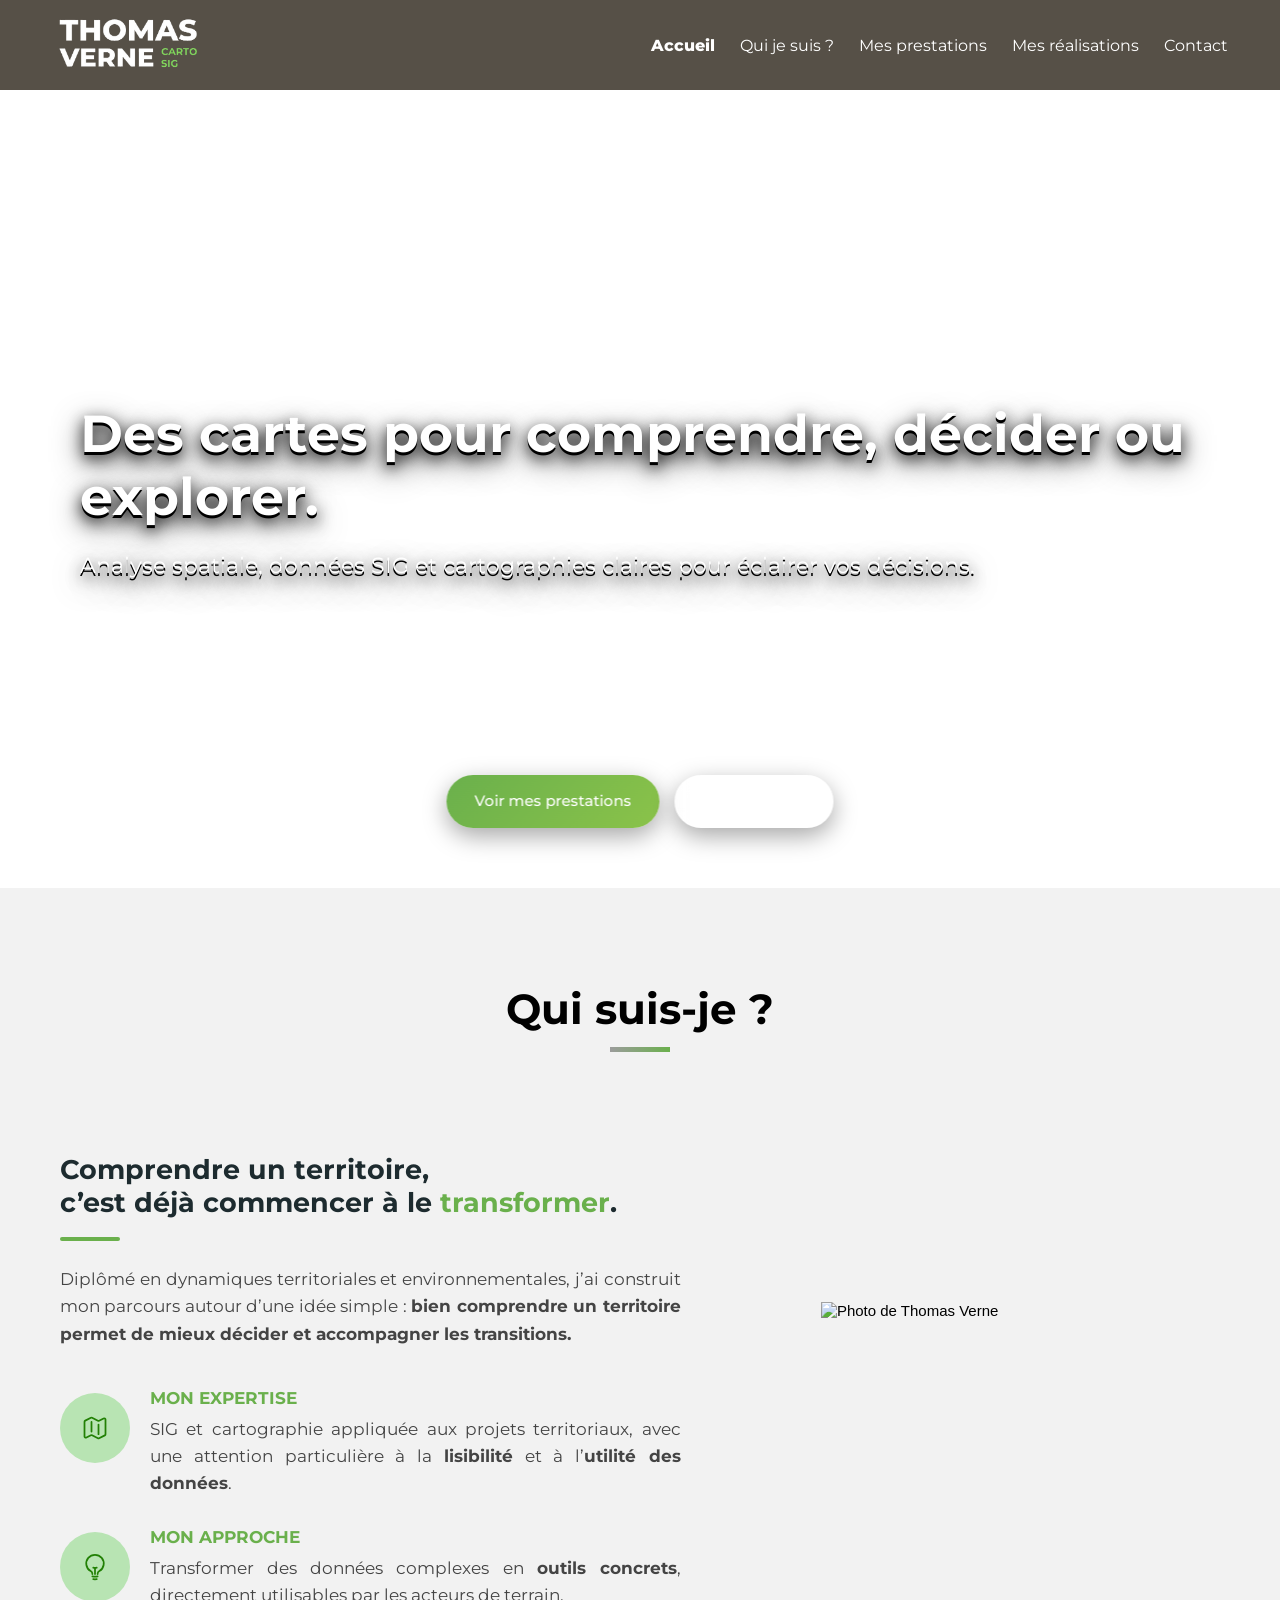
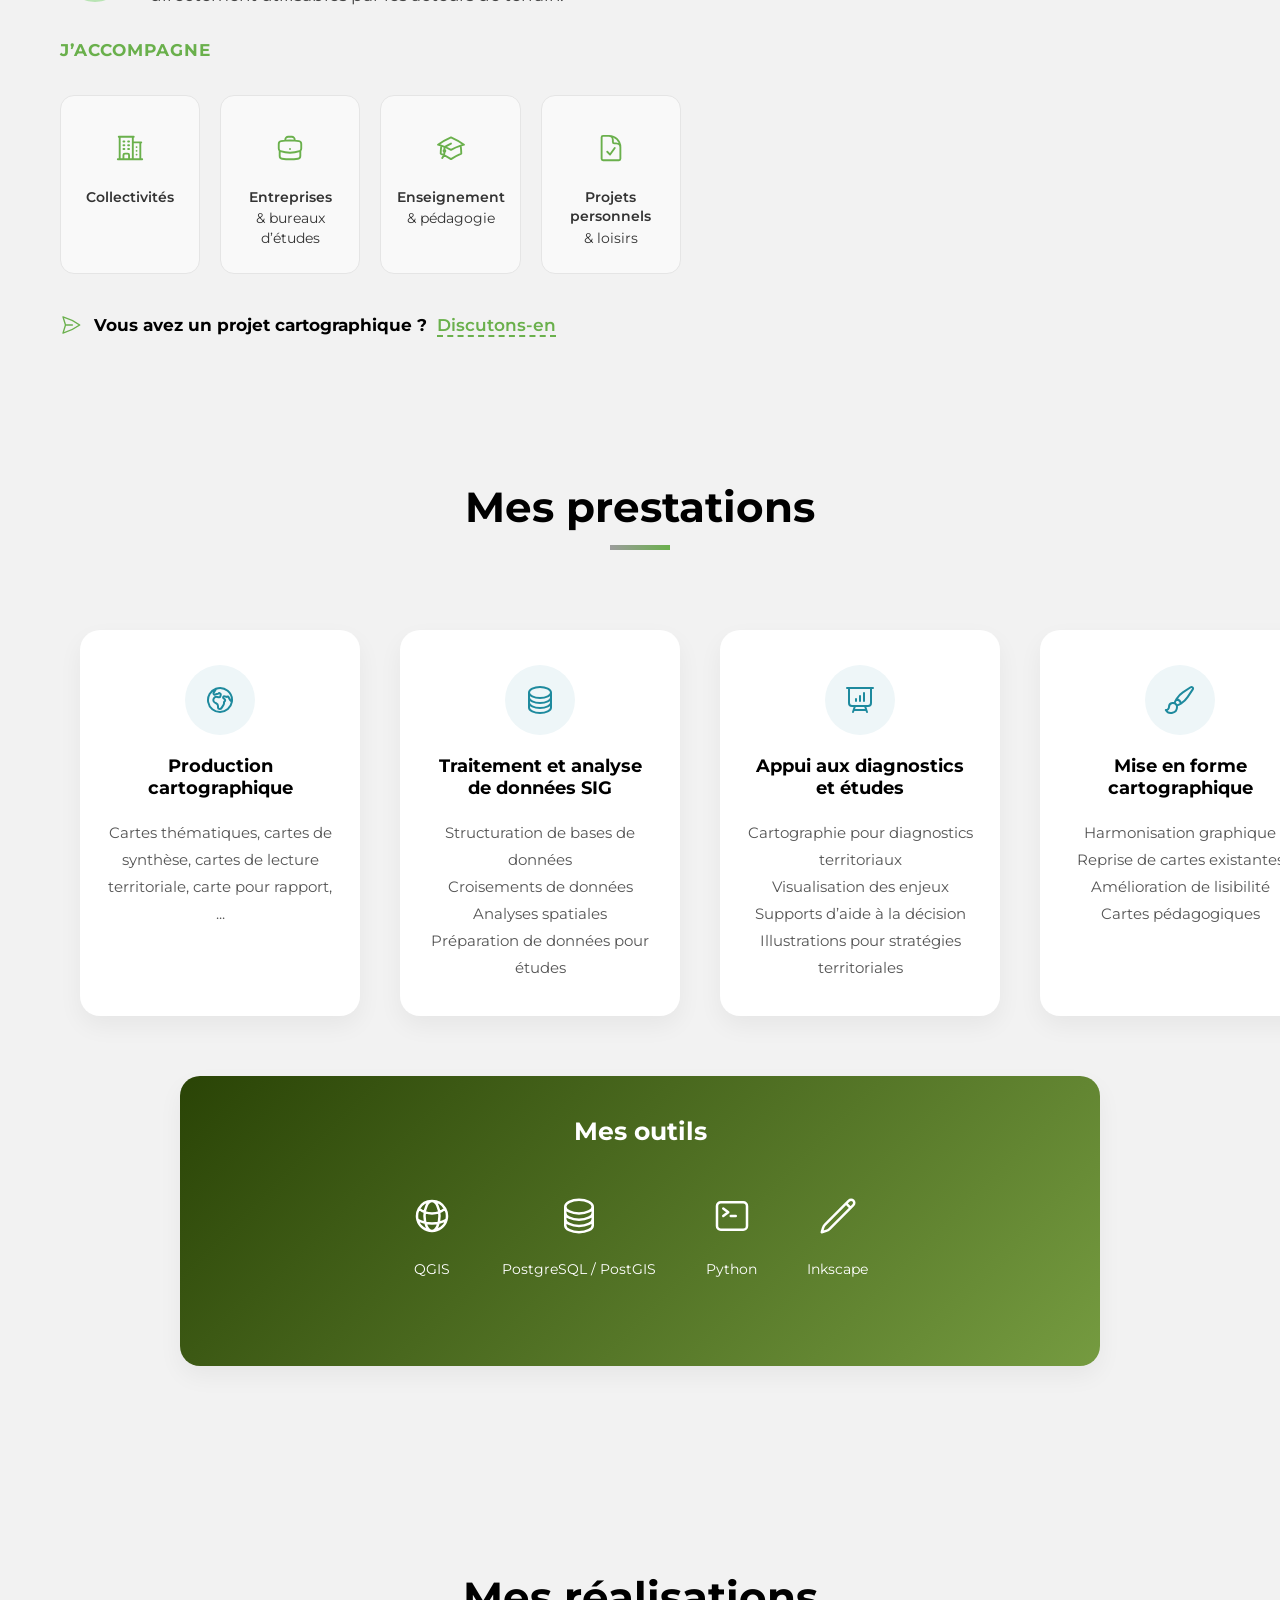
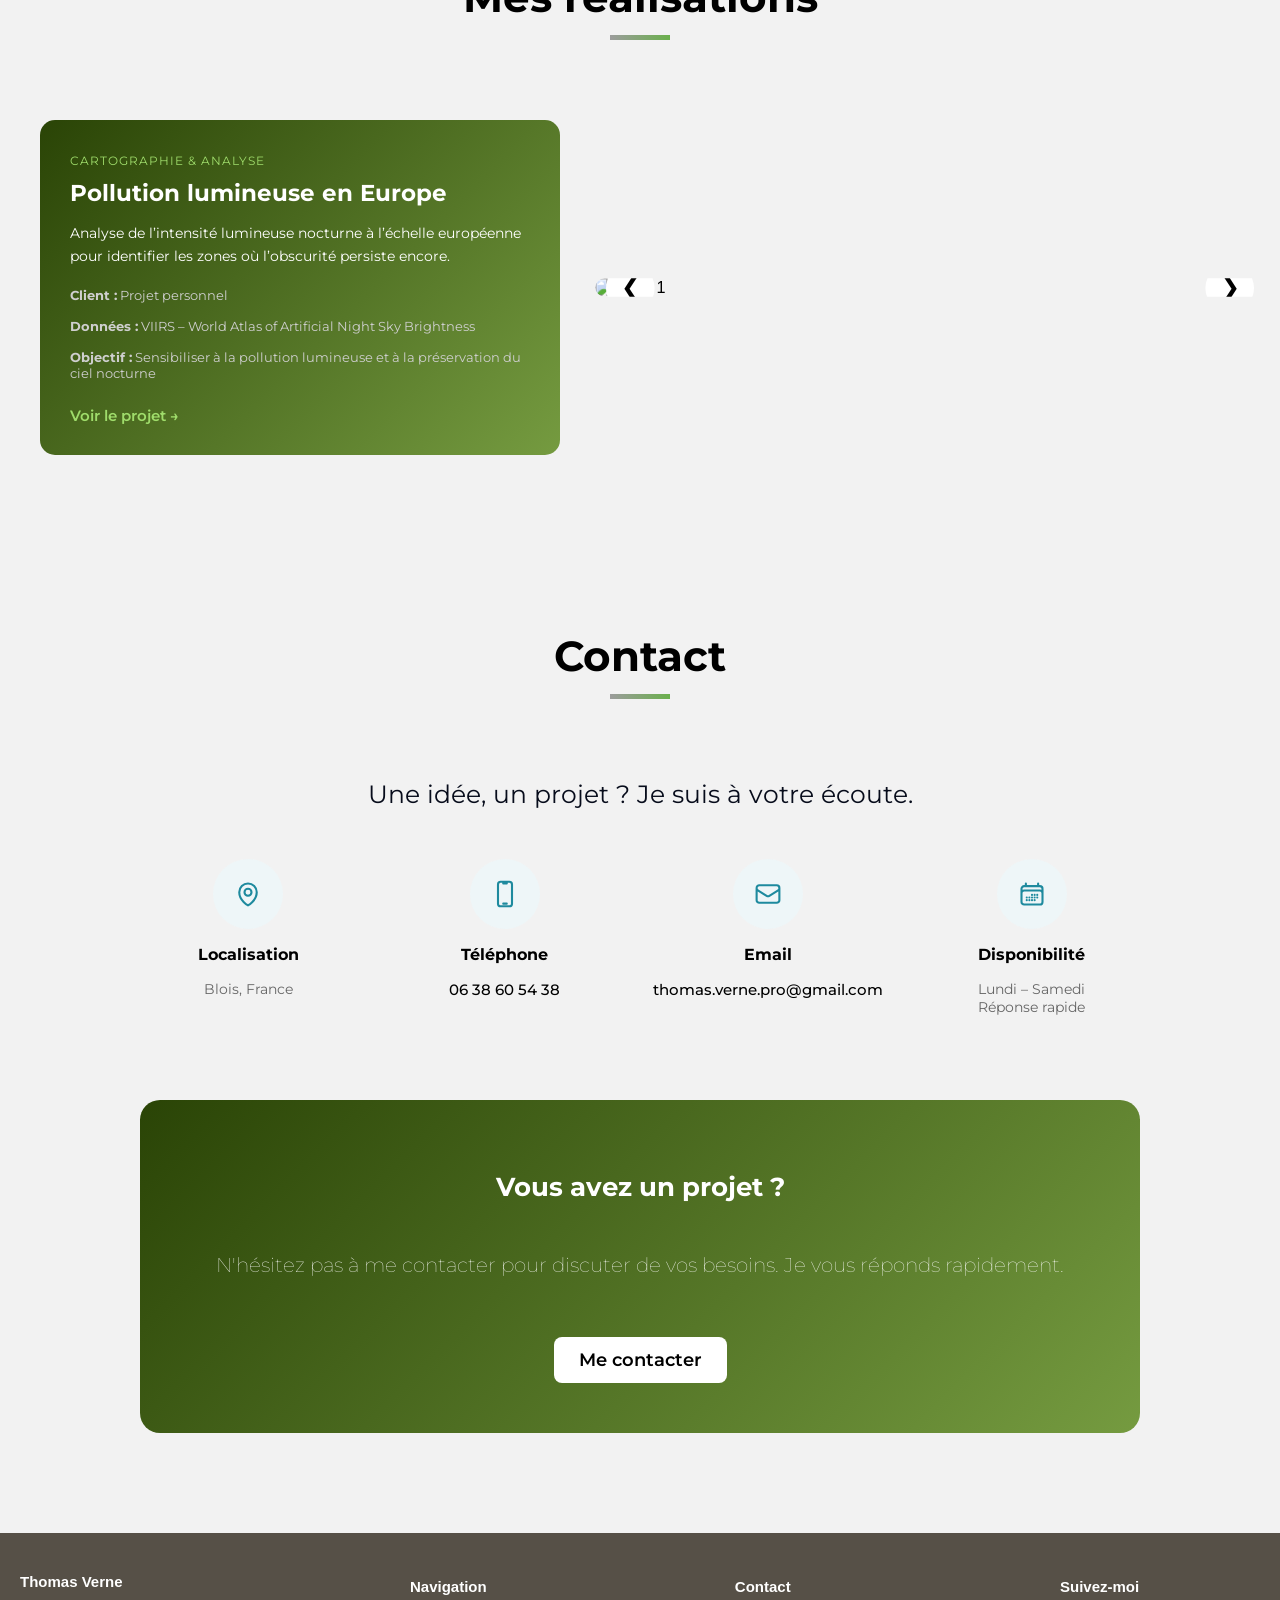
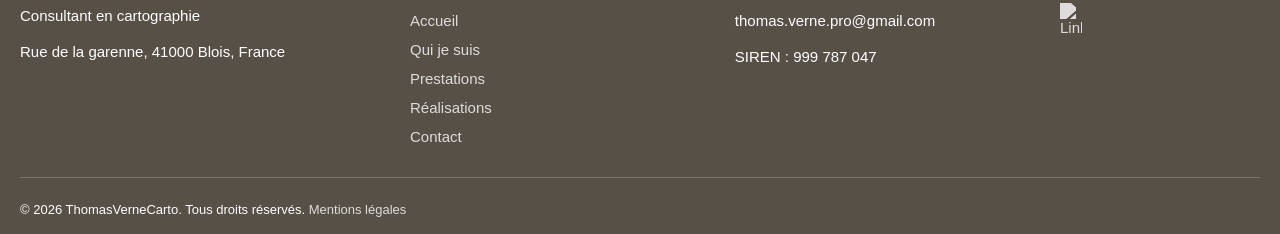
==== index.html @ 0d6efa5f "Add files via upload" ====
<!DOCTYPE html>
<html lang="fr">

<head>
    <meta charset="UTF-8">
    <meta name="viewport" content="width=device-width, initial-scale=1.0">
    <meta name="description"
        content="Consultant cartographe spécialisé en analyse territoriale, SIG et cartographie pour collectivités et bureaux d’étude.">

    <title>Thomas Verne - Consultant en cartographie</title>

    <link rel="stylesheet" href="style.css">

    <!-- Favicon -->
    <link rel="icon" href="images/faviconsvg.svg">

    <!-- Police logo -->
    <link href="https://fonts.googleapis.com/css2?family=Lato:wght@300;900&display=swap" rel="stylesheet">
    <link href="https://fonts.googleapis.com/css2?family=Montserrat:wght@400;600;700&display=swap" rel="stylesheet">
</head>

<body>

    <div id="top"></div>

    <!-- ================= NAVBAR ================= -->

    <nav class="navbar">

        <a href="#top" class="logo">
            <img src="images/logo2.png" alt="Logo Thomas Verne">
        </a>

        <!-- MENU -->
        <ul id="nav-links">
            <li><a href="#top" class="active">Accueil</a></li>
            <li><a href="#about">Qui je suis ?</a></li>
            <li><a href="#services">Mes prestations</a></li>
            <li><a href="#portfolio">Mes réalisations</a></li>
            <li><a href="#contact">Contact</a></li>
        </ul>

        <!-- BURGER -->
        <div class="burger" id="burger">
            <span></span>
            <span></span>
            <span></span>
        </div>
    </nav>
    <!-- ================= HERO ================= -->

    <section id="top" class="hero">
        <div class="hero-content">

            <h1>
                Des cartes pour comprendre, décider ou explorer.
            </h1>

            <p class="hero-sub">
                Analyse spatiale, données SIG et cartographies claires pour éclairer vos décisions.
            </p>

            <div class="hero-buttons">
                <a href="#services" class="btn-primary">Voir mes prestations</a>
                <a href="#contact" class="btn-secondary">Me contacter</a>
            </div>

        </div>
    </section>

    <!-- ================= qui suis-je ================= -->

    <section id="about" class="about">

        <h1 class="section-title">Qui suis-je ?</h1>

        <div class="about-content">

            <div class="about-text">

                <!-- BLOC 1 -->
                <h2 class="about-main-title">
                    Comprendre un territoire,<br>
                    c’est déjà commencer à le <span>transformer</span>.
                </h2>

                <!-- BLOC 2 -->
                <p class="about-intro">
                    Diplômé en dynamiques territoriales et environnementales,
                    j’ai construit mon parcours autour d’une idée simple :
                    <strong>bien comprendre un territoire permet de mieux décider et accompagner les
                        transitions.</strong>
                </p>

                <div class="about-feature">

                    <div class="feature-icon">
                        <svg xmlns="http://www.w3.org/2000/svg" fill="none" viewBox="0 0 24 24" stroke-width="1.5"
                            stroke="currentColor">
                            <path stroke-linecap="round" stroke-linejoin="round"
                                d="M9 6.75V15m6-6v8.25m.503 3.498 4.875-2.437c.381-.19.622-.58.622-1.006V4.82c0-.836-.88-1.38-1.628-1.006l-3.869 1.934c-.317.159-.69.159-1.006 0L9.503 3.252a1.125 1.125 0 0 0-1.006 0L3.622 5.689C3.24 5.88 3 6.27 3 6.695V19.18c0 .836.88 1.38 1.628 1.006l3.869-1.934c.317-.159.69-.159 1.006 0l4.994 2.497c.317.158.69.158 1.006 0Z" />
                        </svg>
                    </div>

                    <div class="feature-text">
                        <h3>Mon expertise</h3>
                        <p>
                            SIG et cartographie appliquée aux projets territoriaux,
                            avec une attention particulière à la <strong>lisibilité</strong>
                            et à l’<strong>utilité des données</strong>.
                        </p>
                    </div>

                </div>

                <div class="about-feature">

                    <div class="feature-icon">
                        <svg xmlns="http://www.w3.org/2000/svg" fill="none" viewBox="0 0 24 24" stroke-width="1.5"
                            stroke="currentColor">
                            <path stroke-linecap="round" stroke-linejoin="round"
                                d="M12 18v-5.25m0 0a6.01 6.01 0 0 0 1.5-.189m-1.5.189a6.01 6.01 0 0 1-1.5-.189m3.75 7.478a12.06 12.06 0 0 1-4.5 0m3.75 2.383a14.406 14.406 0 0 1-3 0M14.25 18v-.192c0-.983.658-1.823 1.508-2.316a7.5 7.5 0 1 0-7.517 0c.85.493 1.509 1.333 1.509 2.316V18" />
                        </svg>
                    </div>

                    <div class="feature-text">
                        <h3>Mon approche</h3>
                        <p>
                            Transformer des données complexes en <strong>outils concrets</strong>,
                            directement utilisables par les acteurs de terrain.
                        </p>
                    </div>

                </div>

                <!-- BLOC 5 -->
                <h4 class="about-subtitle">J’accompagne</h4>
                <div class="about-cards">

                    <div class="about-card">
                        <div class="card-icon">
                            <svg xmlns="http://www.w3.org/2000/svg" fill="none" viewBox="0 0 24 24" stroke-width="1.5"
                                stroke="currentColor">
                                <path stroke-linecap="round" stroke-linejoin="round"
                                    d="M2.25 21h19.5m-18-18v18m10.5-18v18m6-13.5V21M6.75 6.75h.75m-.75 3h.75m-.75 3h.75m3-6h.75m-.75 3h.75m-.75 3h.75M6.75 21v-3.375c0-.621.504-1.125 1.125-1.125h2.25c.621 0 1.125.504 1.125 1.125V21M3 3h12m-.75 4.5H21m-3.75 3.75h.008v.008h-.008v-.008Zm0 3h.008v.008h-.008v-.008Zm0 3h.008v.008h-.008v-.008Z" />
                            </svg>

                        </div>
                        <p><strong>Collectivités</strong></p>
                    </div>

                    <div class="about-card">
                        <div class="card-icon">
                            <svg xmlns="http://www.w3.org/2000/svg" fill="none" viewBox="0 0 24 24" stroke-width="1.5"
                                stroke="currentColor" class="size-6">
                                <path stroke-linecap="round" stroke-linejoin="round"
                                    d="M20.25 14.15v4.25c0 1.094-.787 2.036-1.872 2.18-2.087.277-4.216.42-6.378.42s-4.291-.143-6.378-.42c-1.085-.144-1.872-1.086-1.872-2.18v-4.25m16.5 0a2.18 2.18 0 0 0 .75-1.661V8.706c0-1.081-.768-2.015-1.837-2.175a48.114 48.114 0 0 0-3.413-.387m4.5 8.006c-.194.165-.42.295-.673.38A23.978 23.978 0 0 1 12 15.75c-2.648 0-5.195-.429-7.577-1.22a2.016 2.016 0 0 1-.673-.38m0 0A2.18 2.18 0 0 1 3 12.489V8.706c0-1.081.768-2.015 1.837-2.175a48.111 48.111 0 0 1 3.413-.387m7.5 0V5.25A2.25 2.25 0 0 0 13.5 3h-3a2.25 2.25 0 0 0-2.25 2.25v.894m7.5 0a48.667 48.667 0 0 0-7.5 0M12 12.75h.008v.008H12v-.008Z" />
                            </svg>

                        </div>
                        <p>
                            <strong>Entreprises</strong>
                            & bureaux d’études
                        </p>
                    </div>

                    <div class="about-card">
                        <div class="card-icon">
                            <svg xmlns="http://www.w3.org/2000/svg" fill="none" viewBox="0 0 24 24" stroke-width="1.5"
                                stroke="currentColor" class="size-6">
                                <path stroke-linecap="round" stroke-linejoin="round"
                                    d="M4.26 10.147a60.438 60.438 0 0 0-.491 6.347A48.62 48.62 0 0 1 12 20.904a48.62 48.62 0 0 1 8.232-4.41 60.46 60.46 0 0 0-.491-6.347m-15.482 0a50.636 50.636 0 0 0-2.658-.813A59.906 59.906 0 0 1 12 3.493a59.903 59.903 0 0 1 10.399 5.84c-.896.248-1.783.52-2.658.814m-15.482 0A50.717 50.717 0 0 1 12 13.489a50.702 50.702 0 0 1 7.74-3.342M6.75 15a.75.75 0 1 0 0-1.5.75.75 0 0 0 0 1.5Zm0 0v-3.675A55.378 55.378 0 0 1 12 8.443m-7.007 11.55A5.981 5.981 0 0 0 6.75 15.75v-1.5" />
                            </svg>

                        </div>
                        <p>
                            <strong>Enseignement</strong>
                            & pédagogie
                        </p>
                    </div>

                    <div class="about-card">
                        <div class="card-icon">
                            <svg xmlns="http://www.w3.org/2000/svg" fill="none" viewBox="0 0 24 24" stroke-width="1.5"
                                stroke="currentColor" class="size-6">
                                <path stroke-linecap="round" stroke-linejoin="round"
                                    d="M10.125 2.25h-4.5c-.621 0-1.125.504-1.125 1.125v17.25c0 .621.504 1.125 1.125 1.125h12.75c.621 0 1.125-.504 1.125-1.125v-9M10.125 2.25h.375a9 9 0 0 1 9 9v.375M10.125 2.25A3.375 3.375 0 0 1 13.5 5.625v1.5c0 .621.504 1.125 1.125 1.125h1.5a3.375 3.375 0 0 1 3.375 3.375M9 15l2.25 2.25L15 12" />
                            </svg>

                        </div>
                        <p>
                            <strong>Projets personnels</strong>
                            & loisirs
                        </p>
                    </div>

                </div>

                <!-- BLOC 6 -->
                <div class="about-cta">

                    <div class="cta-left">

                        <span class="cta-icon">
                            <svg xmlns="http://www.w3.org/2000/svg" fill="none" viewBox="0 0 24 24" stroke-width="1.5"
                                stroke="currentColor">
                                <path stroke-linecap="round" stroke-linejoin="round"
                                    d="M6 12 3.269 3.125A59.769 59.769 0 0 1 21.485 12 59.768 59.768 0 0 1 3.27 20.875L5.999 12Zm0 0h7.5" />
                            </svg>
                        </span>

                        <p class="cta-text">
                            <strong>Vous avez un projet cartographique ?</strong>
                            <a href="#contact" class="cta-link">Discutons-en</a>
                        </p>

                    </div>

                </div>

            </div>

            <div class="about-photo">

                <div class="photo-bg"></div>

                <img src="images/thomas2.png" alt="Photo de Thomas Verne">

            </div>

        </div>

    </section>


    <!-- ================= SERVICES ================= -->

    <section id="services" class="services">

        <h1 class="section-title">Mes prestations</h1>

        <div class="services-split">

            <div class="expertise-grid">
                <!-- 1 -->
                <div class="expertise-card">
                    <div class="icon">
                        <svg xmlns="http://www.w3.org/2000/svg" viewBox="0 0 24 24" stroke-width="1.5"
                            stroke="currentColor">
                            <path stroke-linecap="round" stroke-linejoin="round"
                                d="m20.893 13.393-1.135-1.135a2.252 2.252 0 0 1-.421-.585l-1.08-2.16a.414.414 0 0 0-.663-.107.827.827 0 0 1-.812.21l-1.273-.363a.89.89 0 0 0-.738 1.595l.587.39c.59.395.674 1.23.172 1.732l-.2.2c-.212.212-.33.498-.33.796v.41c0 .409-.11.809-.320 1.158l-1.315 2.191a2.11 2.11 0 0 1-1.810 1.025 1.055 1.055 0 0 1-1.055-1.055v-1.172c0-.920-.560-1.747-1.414-2.089l-.655-.261a2.25 2.25 0 0 1-1.383-2.460l.007-.042a2.25 2.25 0 0 1 .290-.787l.090-.150a2.25 2.25 0 0 1 2.370-1.048l1.178.236a1.125 1.125 0 0 0 1.302-.795l.208-.730a1.125 1.125 0 0 0-.578-1.315l-.665-.332-.091.091a2.25 2.25 0 0 1-1.591.659h-.180c-.249 0-.487.100-.662.274a.931.931 0 0 1-1.458-1.137l1.411-2.353a2.25 2.25 0 0 0 .286-.760m11.928 9.869A9 9 0 0 0 8.965 3.525m11.928 9.868A9 9 0 1 1 8.965 3.525" />
                        </svg>
                    </div>
                    <h3>Production cartographique</h3>
                    <ul>
                        <li>Cartes thématiques, cartes de synthèse, cartes de lecture territoriale, carte pour
                            rapport, ...</li>
                    </ul>
                </div>

                <!-- 2 -->
                <div class="expertise-card">
                    <div class="icon">
                        <svg xmlns="http://www.w3.org/2000/svg" viewBox="0 0 24 24" stroke-width="1.5"
                            stroke="currentColor">
                            <path stroke-linecap="round" stroke-linejoin="round"
                                d="M20.25 6.375c0 2.278-3.694 4.125-8.25 4.125S3.75 8.653 3.75 6.375m16.5 0c0-2.278-3.694-4.125-8.25-4.125S3.75 4.097 3.75 6.375m16.5 0v11.25c0 2.278-3.694 4.125-8.25 4.125s-8.25-1.847-8.25-4.125V6.375m16.5 0v3.75m-16.5-3.75v3.75m16.5 0v3.75C20.25 16.153 16.556 18 12 18s-8.25-1.847-8.25-4.125v-3.75m16.5 0c0 2.278-3.694 4.125-8.25 4.125s-8.25-1.847-8.25-4.125" />
                        </svg>
                    </div>
                    <h3>Traitement et analyse de données SIG</h3>
                    <ul>
                        <li>Structuration de bases de données</li>
                        <li>Croisements de données</li>
                        <li>Analyses spatiales</li>
                        <li>Préparation de données pour études</li>
                    </ul>
                </div>

                <!-- 3 -->
                <div class="expertise-card">
                    <div class="icon">
                        <svg xmlns="http://www.w3.org/2000/svg" viewBox="0 0 24 24" stroke-width="1.5"
                            stroke="currentColor">
                            <path stroke-linecap="round" stroke-linejoin="round"
                                d="M3.75 3v11.25A2.25 2.25 0 0 0 6 16.5h2.25M3.75 3h-1.5m1.5 0h16.5m0 0h1.5m-1.5 0v11.25A2.25 2.25 0 0 1 18 16.5h-2.25m-7.5 0h7.5m-7.5 0-1 3m8.5-3 1 3m0 0 .5 1.5m-.5-1.5h-9.5m0 0-.5 1.5M9 11.25v1.5M12 9v3.75m3-6v6" />
                        </svg>
                    </div>
                    <h3>Appui aux diagnostics et études</h3>
                    <ul>
                        <li>Cartographie pour diagnostics territoriaux</li>
                        <li>Visualisation des enjeux</li>
                        <li>Supports d’aide à la décision</li>
                        <li>Illustrations pour stratégies territoriales</li>
                    </ul>
                </div>

                <!-- 4 -->
                <div class="expertise-card">
                    <div class="icon">
                        <svg xmlns="http://www.w3.org/2000/svg" viewBox="0 0 24 24" stroke-width="1.5"
                            stroke="currentColor">
                            <path stroke-linecap="round" stroke-linejoin="round"
                                d="M9.53 16.122a3 3 0 0 0-5.78 1.128 2.25 2.25 0 0 1-2.4 2.245 4.5 4.5 0 0 0 8.4-2.245c0-.399-.078-.78-.22-1.128Zm0 0a15.998 15.998 0 0 0 3.388-1.62m-5.043-.025a15.994 15.994 0 0 1 1.622-3.395m3.42 3.42a15.995 15.995 0 0 0 4.764-4.648l3.876-5.814a1.151 1.151 0 0 0-1.597-1.597L14.146 6.32a15.996 15.996 0 0 0-4.649 4.763m3.42 3.42a6.776 6.776 0 0 0-3.42-3.42" />
                        </svg>
                    </div>
                    <h3>Mise en forme cartographique</h3>
                    <ul>
                        <li>Harmonisation graphique</li>
                        <li>Reprise de cartes existantes</li>
                        <li>Amélioration de lisibilité</li>
                        <li>Cartes pédagogiques</li>
                    </ul>
                </div>
            </div> <!-- FIN expertise-grid -->

            <div class="tools-wrapper">

                <div class="tools-block expertise-card">

                    <h3>Mes outils</h3>

                    <div class="tools-row">

                        <div class="tool-item">
                            <!-- QGIS -->
                            <svg xmlns="http://www.w3.org/2000/svg" fill="none" viewBox="0 0 24 24" stroke-width="1.5"
                                stroke="currentColor" class="size-6">
                                <path stroke-linecap="round" stroke-linejoin="round"
                                    d="M12 21a9.004 9.004 0 0 0 8.716-6.747M12 21a9.004 9.004 0 0 1-8.716-6.747M12 21c2.485 0 4.5-4.03 4.5-9S14.485 3 12 3m0 18c-2.485 0-4.5-4.03-4.5-9S9.515 3 12 3m0 0a8.997 8.997 0 0 1 7.843 4.582M12 3a8.997 8.997 0 0 0-7.843 4.582m15.686 0A11.953 11.953 0 0 1 12 10.5c-2.998 0-5.74-1.1-7.843-2.918m15.686 0A8.959 8.959 0 0 1 21 12c0 .778-.099 1.533-.284 2.253m0 0A17.919 17.919 0 0 1 12 16.5c-3.162 0-6.133-.815-8.716-2.247m0 0A9.015 9.015 0 0 1 3 12c0-1.605.42-3.113 1.157-4.418" />
                            </svg>

                            <p>QGIS</p>
                        </div>

                        <div class="tool-item">
                            <!-- PostgreSQL -->
                            <svg xmlns="http://www.w3.org/2000/svg" fill="none" viewBox="0 0 24 24" stroke-width="1.5"
                                stroke="currentColor" class="size-6">
                                <path stroke-linecap="round" stroke-linejoin="round"
                                    d="M20.25 6.375c0 2.278-3.694 4.125-8.25 4.125S3.75 8.653 3.75 6.375m16.5 0c0-2.278-3.694-4.125-8.25-4.125S3.75 4.097 3.75 6.375m16.5 0v11.25c0 2.278-3.694 4.125-8.25 4.125s-8.25-1.847-8.25-4.125V6.375m16.5 0v3.75m-16.5-3.75v3.75m16.5 0v3.75C20.25 16.153 16.556 18 12 18s-8.25-1.847-8.25-4.125v-3.75m16.5 0c0 2.278-3.694 4.125-8.25 4.125s-8.25-1.847-8.25-4.125" />
                            </svg>

                            <p>PostgreSQL / PostGIS</p>
                        </div>

                        <div class="tool-item">
                            <!-- Python -->
                            <svg xmlns="http://www.w3.org/2000/svg" fill="none" viewBox="0 0 24 24" stroke-width="1.5"
                                stroke="currentColor" class="size-6">
                                <path stroke-linecap="round" stroke-linejoin="round"
                                    d="m6.75 7.5 3 2.25-3 2.25m4.5 0h3m-9 8.25h13.5A2.25 2.25 0 0 0 21 18V6a2.25 2.25 0 0 0-2.25-2.25H5.25A2.25 2.25 0 0 0 3 6v12a2.25 2.25 0 0 0 2.25 2.25Z" />
                            </svg>

                            <p>Python</p>
                        </div>

                        <div class="tool-item">
                            <!-- Adobe -->
                            <svg xmlns="http://www.w3.org/2000/svg" fill="none" viewBox="0 0 24 24" stroke-width="1.5"
                                stroke="currentColor" class="size-6">
                                <path stroke-linecap="round" stroke-linejoin="round"
                                    d="m16.862 4.487 1.687-1.688a1.875 1.875 0 1 1 2.652 2.652L6.832 19.82a4.5 4.5 0 0 1-1.897 1.13l-2.685.8.8-2.685a4.5 4.5 0 0 1 1.13-1.897L16.863 4.487Zm0 0L19.5 7.125" />
                            </svg>

                            <p>Inkscape</p>
                        </div>

                    </div>

                </div>

            </div>

        </div>

        </div>

    </section>
    <!-- ================= PORTFOLIO ================= -->

    <section id="portfolio" class="portfolio">
        <h1 class="section-title">Mes réalisations</h1>

        <div class="portfolio-layout">

            <!-- BLOC TEXTE -->
            <div class="portfolio-info">
                <span class="portfolio-tag" id="p-tag">Cartographie & analyse</span>

                <h2 id="p-title">Titre</h2>

                <p class="portfolio-desc" id="p-desc">
                    Description
                </p>

                <div class="portfolio-meta">
                    <p><strong>Client :</strong> <span id="p-client"></span></p>
                    <p><strong>Données :</strong> <span id="p-data"></span></p>
                    <p><strong>Objectif :</strong> <span id="p-objectif"></span></p>
                </div>

                <a href="#" class="portfolio-link" id="p-link">Voir le projet →</a>
            </div>

            <!-- CAROUSEL -->
            <div class="carousel">
                <button class="arrow prev">&#10094;</button>

                <div class="carousel-track">
                    <img src="images/carte1.png" class="slide" alt="Carte 1">
                    <img src="images/carte2.png" class="slide" alt="Carte 2">
                    <img src="images/carte3.png" class="slide" alt="Carte 3">
                    <img src="images/carte4.png" class="slide" alt="Carte 4">
                    <img src="images/carte5.png" class="slide" alt="Carte 5">
                    <img src="images/carte6.png" class="slide" alt="Carte 6">
                    <img src="images/carte7.png" class="slide" alt="Carte 7">
                    <img src="images/carte8.png" class="slide" alt="Carte 8">
                    <img src="images/carte9.png" class="slide" alt="Carte 9">
                    <img src="images/carte10.png" class="slide" alt="Carte 10">
                    <img src="images/carte11.png" class="slide" alt="Carte 11">
                    <img src="images/carte12.png" class="slide" alt="Carte 12">
                    <img src="images/carte13.png" class="slide" alt="Carte 13">
                    <img src="images/carte14.png" class="slide" alt="Carte 14">
                    <img src="images/carte15.png" class="slide" alt="Carte 15">
                    <img src="images/carte16.png" class="slide" alt="Carte 16">
                </div>

                <button class="arrow next">&#10095;</button>
            </div>

        </div>
    </section>
    <!-- 🔥 MODAL (A METTRE ICI) -->
    <div class="portfolio-modal" id="portfolio-modal">
        <span class="modal-close" id="modal-close">&times;</span>

        <img class="modal-img" id="modal-img">

        <div class="modal-caption" id="modal-caption"></div>
    </div>

    <!-- ================= CONTACT ================= -->

    <section id="contact" class="contact">

        <h1 class="section-title">Contact</h1>

        <p class="contact-sub">
            Une idée, un projet ? Je suis à votre écoute.
        </p>

        <!-- INFOS -->
        <div class="contact-grid">

            <div class="contact-item">
                <div class="contact-icon">
                    <!-- Localisation -->
                    <svg xmlns="http://www.w3.org/2000/svg" fill="none" viewBox="0 0 24 24" stroke-width="1.5"
                        stroke="currentColor" class="size-6">
                        <path stroke-linecap="round" stroke-linejoin="round"
                            d="M15 10.5a3 3 0 1 1-6 0 3 3 0 0 1 6 0Z" />
                        <path stroke-linecap="round" stroke-linejoin="round"
                            d="M19.5 10.5c0 7.142-7.5 11.25-7.5 11.25S4.5 17.642 4.5 10.5a7.5 7.5 0 1 1 15 0Z" />
                    </svg>

                </div>
                <h3>Localisation</h3>
                <p>Blois, France</p>
            </div>

            <div class="contact-item">
                <div class="contact-icon">
                    <!-- Téléphone -->
                    <svg xmlns="http://www.w3.org/2000/svg" fill="none" viewBox="0 0 24 24" stroke-width="1.5"
                        stroke="currentColor" class="size-6">
                        <path stroke-linecap="round" stroke-linejoin="round"
                            d="M10.5 1.5H8.25A2.25 2.25 0 0 0 6 3.75v16.5a2.25 2.25 0 0 0 2.25 2.25h7.5A2.25 2.25 0 0 0 18 20.25V3.75a2.25 2.25 0 0 0-2.25-2.25H13.5m-3 0V3h3V1.5m-3 0h3m-3 18.75h3" />
                    </svg>

                </div>
                <h3>Téléphone</h3>
                <a href="tel:0638605438">06 38 60 54 38</a>
            </div>

            <div class="contact-item">
                <div class="contact-icon">
                    <!-- Email -->
                    <svg xmlns="http://www.w3.org/2000/svg" fill="none" viewBox="0 0 24 24" stroke-width="1.5"
                        stroke="currentColor" class="size-6">
                        <path stroke-linecap="round" stroke-linejoin="round"
                            d="M21.75 6.75v10.5a2.25 2.25 0 0 1-2.25 2.25h-15a2.25 2.25 0 0 1-2.25-2.25V6.75m19.5 0A2.25 2.25 0 0 0 19.5 4.5h-15a2.25 2.25 0 0 0-2.25 2.25m19.5 0v.243a2.25 2.25 0 0 1-1.07 1.916l-7.5 4.615a2.25 2.25 0 0 1-2.36 0L3.32 8.91a2.25 2.25 0 0 1-1.07-1.916V6.75" />
                    </svg>

                </div>
                <h3>Email</h3>
                <a href="mailto:thomas.verne.pro@gmail.com">thomas.verne.pro@gmail.com</a>
            </div>

            <div class="contact-item">
                <div class="contact-icon">
                    <!-- Horloge -->
                    <svg xmlns="http://www.w3.org/2000/svg" fill="none" viewBox="0 0 24 24" stroke-width="1.5"
                        stroke="currentColor" class="size-6">
                        <path stroke-linecap="round" stroke-linejoin="round"
                            d="M6.75 3v2.25M17.25 3v2.25M3 18.75V7.5a2.25 2.25 0 0 1 2.25-2.25h13.5A2.25 2.25 0 0 1 21 7.5v11.25m-18 0A2.25 2.25 0 0 0 5.25 21h13.5A2.25 2.25 0 0 0 21 18.75m-18 0v-7.5A2.25 2.25 0 0 1 5.25 9h13.5A2.25 2.25 0 0 1 21 11.25v7.5m-9-6h.008v.008H12v-.008ZM12 15h.008v.008H12V15Zm0 2.25h.008v.008H12v-.008ZM9.75 15h.008v.008H9.75V15Zm0 2.25h.008v.008H9.75v-.008ZM7.5 15h.008v.008H7.5V15Zm0 2.25h.008v.008H7.5v-.008Zm6.75-4.5h.008v.008h-.008v-.008Zm0 2.25h.008v.008h-.008V15Zm0 2.25h.008v.008h-.008v-.008Zm2.25-4.5h.008v.008H16.5v-.008Zm0 2.25h.008v.008H16.5V15Z" />
                    </svg>

                </div>
                <h3>Disponibilité</h3>
                <p>Lundi – Samedi<br>Réponse rapide</p>
            </div>

        </div>

        <!-- BLOC CTA -->
        <div class="contact-cta">

            <h2>Vous avez un projet ?</h2>

            <p>
                N'hésitez pas à me contacter pour discuter de vos besoins.
                Je vous réponds rapidement.
            </p>

            <a href="#" class="btn-cta" id="openModal">
                Me contacter
            </a>

        </div>

    </section>

    <!-- ================= FOOTER ================= -->

    <footer class="footer">

        <div class="footer-container">

            <!-- COL 1 -->
            <div class="footer-col">
                <h3>Thomas Verne</h3>
                <p>Consultant en cartographie</p>
                <p>Rue de la garenne, 41000 Blois, France</p>
            </div>

            <!-- COL 2 -->
            <div class="footer-col">
                <h4>Navigation</h4>
                <ul>
                    <li><a href="#home">Accueil</a></li>
                    <li><a href="#about">Qui je suis</a></li>
                    <li><a href="#services">Prestations</a></li>
                    <li><a href="#portfolio">Réalisations</a></li>
                    <li><a href="#contact">Contact</a></li>
                </ul>
            </div>

            <!-- COL 3 -->
            <div class="footer-col">
                <h4>Contact</h4>
                <p>thomas.verne.pro@gmail.com</p>
                <p>SIREN : 999 787 047</p>
            </div>

            <!-- COL 4 -->
            <div class="footer-col">
                <h4>Suivez-moi</h4>
                <a href="https://www.linkedin.com/in/thomas-verne-03a4521a6/" target="_blank" rel="noopener noreferrer"
                    class="linkedin-link">
                    <img src="images/linkedin.png" alt="LinkedIn">
                </a>
            </div>
        </div>

        <!-- BAS FOOTER -->
        <div class="footer-bottom">
            <p>© 2026 ThomasVerneCarto. Tous droits réservés. <a href="mentions-legales.html">Mentions légales</a></p>
        </div>

    </footer>

    <div class="contact-modal" id="contactModal">

        <div class="modal-box">

            <!-- HEADER -->
            <div class="modal-header">
                <h2>Demande de devis</h2>
                <p>Partagez votre projet</p>
                <span class="modal-close">&times;</span>
            </div>

            <!-- FORM -->
            <form class="modal-form" action="https://formspree.io/f/xlgwpzbr" method="POST" id="contact-form">

                <div class="form-row">
                    <input type="text" name="prenom" placeholder="Prénom *" required>
                    <input type="text" name="nom" placeholder="Nom *" required>
                </div>

                <div class="form-row">
                    <input type="email" name="email" placeholder="Email *" required>
                    <input type="text" name="telephone" placeholder="Téléphone">
                </div>

                <input type="text" name="organisation" placeholder="Organisation">

                <select name="type_projet" required>
                    <option disabled selected>Type de projet</option>
                    <option>Cartographie</option>
                    <option>Analyse SIG</option>
                    <option>Diagnostic territorial</option>
                    <option>Autre</option>
                </select>

                <textarea name="message" placeholder="Décrivez votre projet..." required></textarea>

                <div class="form-row">
                    <select name="budget">
                        <option disabled selected>Budget approximatif</option>
                        <option>&lt; 500</option>
                        <option>500 - 1 000€</option>
                        <option>1 000€ - 5 000€</option>
                        <option>5 000€ +</option>
                    </select>

                    <select name="delai">
                        <option disabled selected>Délais souhaités</option>
                        <option>Urgent</option>
                        <option>1 mois</option>
                        <option>Flexible</option>
                    </select>
                </div>

                <!-- ACTIONS -->
                <div class="form-actions">
                    <button type="button" class="btn-cancel">Annuler</button>
                    <button type="submit" class="btn-submit">Envoyer la demande</button>
                </div>
                <p id="form-message" class="form-success">
                    ✔ Votre demande a bien été envoyée. Je vous réponds rapidement.
                </p>

            </form>

        </div>

    </div>

    <script>
        /*JS*/
        /* ===== NAVBAR ACTIVE ===== */

        const sections = document.querySelectorAll("section[id]");
        const navLinks = document.querySelectorAll("#nav-links a");

        window.addEventListener("scroll", () => {

            let current = "";

            sections.forEach(section => {

                const rect = section.getBoundingClientRect();

                if (
                    rect.top <= window.innerHeight * 0.35 &&
                    rect.bottom >= window.innerHeight * 0.35
                ) {
                    current = section.id;
                }

            });

            navLinks.forEach(link => {
                link.classList.remove("active");

                if (link.getAttribute("href") === "#" + current) {
                    link.classList.add("active");
                }
            });

        });


        /* ===== FORMULAIRE ===== */

        const form = document.getElementById("contact-form");
        const msg = document.getElementById("form-message");

        if (form) {
            form.addEventListener("submit", async function (e) {
                e.preventDefault();

                const data = new FormData(form);

                const response = await fetch(form.action, {
                    method: form.method,
                    body: data,
                    headers: { 'Accept': 'application/json' }
                });

                if (response.ok) {
                    form.reset();
                    msg.style.display = "block";
                    setTimeout(() => {
                        msg.style.display = "none";
                    }, 6000);
                }
            });
        }
        /*PORTFOLIO-CAROUSEL*/

        const track = document.querySelector(".carousel-track");
        const slides = document.querySelectorAll(".slide");
        const next = document.querySelector(".next");
        const prev = document.querySelector(".prev");

        let index = 0;

        function update() {
            track.style.transform = `translateX(-${index * 100}%)`;
            updateContent(index);
        }

        next.addEventListener("click", () => {
            index = (index + 1) % slides.length;
            update();
        });

        prev.addEventListener("click", () => {
            index = (index - 1 + slides.length) % slides.length;
            update();
        });

        /* ===== DATA PORTFOLIO ===== */

        const projects = [
            {
                title: "Pollution lumineuse en Europe",
                desc: "Analyse de l’intensité lumineuse nocturne à l’échelle européenne pour identifier les zones où l’obscurité persiste encore.",
                client: "Projet personnel",
                data: "VIIRS – World Atlas of Artificial Night Sky Brightness",
                objectif: "Sensibiliser à la pollution lumineuse et à la préservation du ciel nocturne",
                link: "#"
            },
            {
                title: "Vulnérabilité aux fortes chaleurs (Loir-et-Cher)",
                desc: "Indice croisé intégrant densité, artificialisation et profils sociaux pour évaluer l’exposition aux vagues de chaleur.",
                client: "Projet personnel",
                data: "INSEE, données territoriales",
                objectif: "Identifier les territoires les plus vulnérables au changement climatique",
                link: "#"
            },
            {
                title: "Bassin Rhône-Méditerranée",
                desc: "Cartographie des principaux cours d’eau et de l’organisation hydrographique du bassin Rhône-Méditerranée.",
                client: "Projet personnel",
                data: "BD Topage, OpenData",
                objectif: "Visualiser la structuration hydrographique du territoire",
                link: "#"
            },
            {
                title: "Vieillissement de la population en France",
                desc: "Analyse de la part des 65 ans et plus et de son évolution entre 2009 et 2020 à l’échelle des EPCI.",
                client: "Projet académique",
                data: "INSEE",
                objectif: "Comprendre les dynamiques territoriales du vieillissement",
                link: "#"
            },
            {
                title: "Production hydroélectrique du Rhône",
                desc: "Localisation et caractéristiques des centrales hydroélectriques le long du Rhône.",
                client: "Projet personnel",
                data: "OpenData énergie",
                objectif: "Valoriser le potentiel énergétique du fleuve",
                link: "#"
            },
            {
                title: "Offre commerciale (SCOT)",
                desc: "Représentation spatiale des surfaces commerciales et de leur répartition par type d’activité.",
                client: "Projet académique",
                data: "OSM, IGN",
                objectif: "Analyser la structuration commerciale du territoire",
                link: "#"
            },
            {
                title: "Occupation du sol – Chambéry",
                desc: "Cartographie détaillée de l’occupation du sol et des infrastructures sur l’agglomération de Chambéry.",
                client: "Projet académique",
                data: "BD TOPO, OSM",
                objectif: "Comprendre l’organisation urbaine et les dynamiques spatiales",
                link: "#"
            },
            {
                title: "Quartier de la Meinau (Strasbourg)",
                desc: "Localisation et analyse d’un quartier prioritaire dans son contexte urbain.",
                client: "Projet académique",
                data: "OpenData Strasbourg",
                objectif: "Appréhender les enjeux urbains à l’échelle locale",
                link: "#"
            },
            {
                title: "Services de proximité – quartier",
                desc: "Cartographie fine des commerces et services de proximité à l’échelle d’un quartier.",
                client: "Projet académique",
                data: "Relevés terrain, OSM",
                objectif: "Évaluer l’accessibilité aux services du quotidien",
                link: "#"
            },
            {
                title: "Accessibilité aux médecins généralistes",
                desc: "Analyse de l’accessibilité potentielle localisée (APL) aux médecins généralistes en France.",
                client: "Projet académique",
                data: "DREES, CNAM, INSEE",
                objectif: "Identifier les déserts médicaux",
                link: "#"
            },
            {
                title: "Établissements pour personnes âgées",
                desc: "Répartition du nombre d’établissements pour personnes âgées dépendantes en France.",
                client: "Projet académique",
                data: "FINESS",
                objectif: "Analyser l’offre médico-sociale",
                link: "#"
            },
            {
                title: "Capacité des établissements (EHPAD)",
                desc: "Cartographie du nombre de places disponibles dans les établissements pour personnes âgées.",
                client: "Projet académique",
                data: "FINESS",
                objectif: "Évaluer la capacité d’accueil des territoires",
                link: "#"
            },
            {
                title: "Part des +65 ans en France",
                desc: "Répartition fine de la population âgée de 65 ans et plus à l’échelle communale.",
                client: "Projet académique",
                data: "INSEE",
                objectif: "Visualiser le vieillissement à haute résolution",
                link: "#"
            },
            {
                title: "Densité de médecins généralistes",
                desc: "Répartition territoriale des médecins généralistes libéraux en France.",
                client: "Projet académique",
                data: "DREES, RPPS",
                objectif: "Comprendre les inégalités d’accès aux soins",
                link: "#"
            },
            {
                title: "Localisation d’Évreux",
                desc: "Carte de localisation de la ville d’Évreux dans son environnement départemental.",
                client: "Projet académique",
                data: "BD TOPO",
                objectif: "Situer un territoire dans son contexte géographique",
                link: "#"
            },
            {
                title: "Exposition au PM2.5 – Grand Chambéry",
                desc: "Analyse de l’exposition de la population aux particules fines à l’échelle locale.",
                client: "Projet académique",
                data: "Données environnementales",
                objectif: "Évaluer les enjeux sanitaires liés à la qualité de l’air",
                link: "#"
            }
        ];

        /* ELEMENTS */
        const pTitle = document.getElementById("p-title");
        const pDesc = document.getElementById("p-desc");
        const pClient = document.getElementById("p-client");
        const pData = document.getElementById("p-data");
        const pObjectif = document.getElementById("p-objectif");
        const pLink = document.getElementById("p-link");

        /* UPDATE */
        function updateContent(index) {
            const p = projects[index];

            pTitle.innerHTML = p.title;
            pDesc.innerHTML = p.desc;
            pClient.innerHTML = p.client;
            pData.innerHTML = p.data;
            pObjectif.innerHTML = p.objectif;
            pLink.href = p.link;
        }


        /* 👉 ICI */
        updateContent(0);

        /* ===== MODAL PORTFOLIO ===== */

        const portfolioModal = document.getElementById("portfolio-modal");
        const modalImg = document.getElementById("modal-img");
        const modalCaption = document.getElementById("modal-caption");
        const modalClosePortfolio = document.querySelector("#portfolio-modal .modal-close");

        if (pLink) {
            pLink.addEventListener("click", (e) => {
                e.preventDefault();

                const currentImg = slides[index].src;

                portfolioModal.style.display = "flex";
                modalImg.src = currentImg;
                modalCaption.textContent = projects[index].title;
            });
        }

        if (modalClosePortfolio) {
            modalClosePortfolio.addEventListener("click", () => {
                portfolioModal.style.display = "none";
            });
        }

        portfolioModal.addEventListener("click", (e) => {
            if (e.target === portfolioModal) {
                portfolioModal.style.display = "none";
            }
        });

        /* ===== MODAL CONTACT ===== */

        const modal = document.getElementById("contactModal");
        const openBtn = document.getElementById("openModal");
        const closeBtn = document.querySelector(".modal-close");
        const cancelBtn = document.querySelector(".btn-cancel");

        if (openBtn) {
            openBtn.addEventListener("click", (e) => {
                e.preventDefault();
                modal.style.display = "flex";
            });
        }

        closeBtn.onclick = () => modal.style.display = "none";
        cancelBtn.onclick = () => modal.style.display = "none";

        modal.onclick = (e) => {
            if (e.target === modal) {
                modal.style.display = "none";
            }
        };

        /*Burger mobile*/

        const burger = document.getElementById("burger");
        const navMenu = document.getElementById("nav-links");

        burger.addEventListener("click", () => {
            navMenu.classList.toggle("active");
            burger.classList.toggle("active");
        });
        document.querySelectorAll("#nav-links a").forEach(link => {
            link.addEventListener("click", () => {
                navMenu.classList.remove("active");
                burger.classList.remove("active");
            });
        });

        window.addEventListener("scroll", () => {
            const nav = document.querySelector(".navbar");

            if (window.scrollY > 50) {
                nav.classList.add("scrolled");
            } else {
                nav.classList.remove("scrolled");
            }
        });

    </script>

</body>

</html>
---- style.css ----
/* =========================
   GLOBAL
========================= */

body{
    margin:0;
    font-family:'Segoe UI', sans-serif;
}

html{
    scroll-behavior:smooth;
    font-size:15px;
}

a{
    text-decoration:none;
    color:black;
    font-weight:500;
}

/* =========================
   NAVBAR
========================= */

.navbar{
    display:flex;
    justify-content:space-between;
    align-items:center;
    padding:12px 40px;
    /*background:linear-gradient(90deg,#ffde59,#ff914d);*/
    background:#565047;
    position:sticky;
    top:0;
    z-index:1000;
    width:100%;
    box-sizing:border-box;
    overflow:visible;
    transition: all 0.3s ease;
}

.navbar.scrolled {
    background: rgba(86, 80, 71, 0.9);
    backdrop-filter: blur(10px);
}

/* ===== LOGO ===== */

.logo{
    display:flex;
    align-items:center;
    gap:18px;
}

.logo img {
    height: 50px;
    transition: transform 0.2s ease;
}

.logo:hover img {
    transform: scale(1.05);
}

.logo-text{
    display:flex;
    flex-direction:column;
    line-height:1.05;
    color: #ffffff
}

.logo h2{
    font-family:'Lato', sans-serif;
    font-weight:600;
    font-size:28px;
    margin:0;
}

.logo span{
    font-family:'Lato', sans-serif;
    font-weight:300;
    font-size:16px;
    opacity:0.8;
}

/* ===== MENU ===== */

.navbar ul{
    list-style:none;
    display:flex;
    gap:1px;
    margin:0;
    padding:0;
    flex-wrap:wrap;
}

.navbar a{
    padding:6px 12px;
    font-size:16px;
    display:inline-block;
    transition:0.2s;
    font-weight:400;
    white-space:nowrap;
    color: #ffffff;
    font-family: 'Montserrat', sans-serif;
    transition:0.3s ease;
}

.navbar a.active{
    font-weight:800;
}

.navbar a:hover{
    color:#ffc98b;
}

/* =========================
   HERO
========================= */

.hero{ 
    padding:270px 80px;
    display:flex;
    justify-content:flex-start;
    background-image:url("images/fond2.png");
    background-size:cover;
    background-position:center;

    position:relative; /* AJOUT */
}

.hero-content{
    max-width:1200px;
}

.hero h1{
    font-family: 'Montserrat', sans-serif;
    text-align:left;
    font-size:52px;
    line-height:1.2;
    margin-bottom:20px;
    color:white;
    text-shadow:
        0px 3px 0px rgba(0,0,0,1),
        0px 6px 15px rgba(0,0,0,0.9),
        0px 10px 30px rgba(0,0,0,0.7);
}

.hero-sub{
    font-family: 'Montserrat', sans-serif;
    text-align:left;
    max-width:none;
    margin:0 0 35px 0;
    line-height:1.6;
    font-size:22px;
    color:white;
    white-space:nowrap;
    text-shadow:
        0px 3px 0px rgba(0,0,0,1),
        0px 6px 15px rgba(0,0,0,0.9),
        0px 10px 30px rgba(0,0,0,0.7);
}

.hero-buttons{
    position:absolute;              /* MODIF */
    bottom:60px;                   /* MODIF */
    left:50%;                      /* MODIF */
    transform:translateX(-50%);    /* MODIF */

    display:flex;
    gap:15px;
    flex-wrap:wrap;
}
/* ===== BOUTONS ===== */

.btn-primary,
.btn-secondary{
    font-family:'Montserrat', sans-serif;
    padding:16px 28px;
    border-radius:50px;
    font-weight:500;
    font-size:15px;

    backdrop-filter:blur(8px);
    -webkit-backdrop-filter:blur(8px);

    transition:all 0.3s ease;
    box-shadow:0 8px 25px rgba(0,0,0,0.35);
}

/* PRIMARY */
.btn-primary{
    background:linear-gradient(135deg,#6ab04c,#8bc34a);
    border:none;
    color:white;
}

.btn-primary:hover{
    transform:translateY(-3px);
    box-shadow:0 15px 35px rgba(0,0,0,0.5);
    filter:brightness(1.1);
}

/* SECONDARY */
.btn-secondary{
    background:rgba(255,255,255,0.08);
    border:1px solid rgba(255,255,255,0.3);
    color:white;
}

.btn-secondary:hover{
    background:rgba(255,255,255,0.15);
    transform:translateY(-3px);
    box-shadow:0 15px 35px rgba(0,0,0,0.5);
}

/* =========================
   TITRE DE SECTION
========================= */

.section-title{
    text-align:center;
    font-family: 'Montserrat', sans-serif;
    font-size:42px;
    margin-bottom:80px;
    position:relative;
}

.section-title::after{
    content:"";
    display:block;
    width:60px;
    height:5px;
    background:linear-gradient(90deg,#9c9c9c,#6ab04c);
    margin:12px auto 0 auto;

    animation:test 2s infinite;
}

@keyframes test{
    0%{ width:60px; }
    50%{ width:120px; }
    100%{ width:60px; }
}

/* =========================
   ABOUT
========================= */

.about{
    padding:60px 60px 10px 60px;
    background:#f2f2f2;
}

.about-content{
    display:flex;
    align-items:flex-start;
    justify-content:center;
    gap:140px;
}

.about-text{
    width:700px;
    text-align:justify;
    font-size:19px;
}

.about-main-title{
    font-family: 'Montserrat', sans-serif;
    font-size: 27px;
    line-height: 1.2;
    font-weight: 700;
    margin-bottom: 25px;
    color: #1d2b2f;
}

/* mot en vert */
.about-main-title span{
    color: #6ab04c;
}

/* petit trait décoratif en dessous */
.about-main-title::after{
    content:"";
    display:block;
    width:60px;
    height:4px;
    background:#6ab04c;
    margin-top:18px;
    border-radius:10px;
}

.about-intro{
    font-size:17px;
    line-height:1.6;
    color:#444;
    margin-bottom:5px; /* ↓ réduit */
    font-family: 'Montserrat', sans-serif;
}

.about-feature:first-of-type{
    margin-top:40px; /* ajuste : 30 / 40 / 50 selon ton goût */
}
.about-feature{
    display:flex;
    align-items:flex-start;
    gap:20px;
    margin-bottom:30px;
}

/* icône ronde */
.feature-icon{
    min-width:70px;
    height:70px;
    border-radius:50%;
    background:#b8e4b3;

    display:flex;
    align-items:center;
    justify-content:center;

    margin-top:5px; /* petit ajustement fin */
}

/* taille + style SVG */
.feature-icon svg{
    width:28px;
    height:28px;
    stroke:#228005; /* couleur de base */
    transition:0.3s;
}

/* effet hover (optionnel mais stylé) */
.about-feature:hover .feature-icon svg{
    stroke:#ffb23e;
    transform:scale(1.1);
}

/* texte */
.feature-text h3{
    margin:0 0 8px 0;
    font-size:17px;
    font-family:'Montserrat', sans-serif;

    text-transform:uppercase;   /* MAJUSCULE */
    color:#6ab04c;              /* VERT */
    font-weight:700;            /* un peu plus impactant */
}

.feature-text p{
    margin:0;
    font-size:17px;
    line-height:1.6;
    color:#444;
    font-family: 'Montserrat', sans-serif;
}

/*SOUS TITRE J'ACCOMPAGNE*/

.about-subtitle{
    font-family:'Montserrat', sans-serif;
    font-size:17px;
    font-weight:700;
    color:#6ab04c;

    text-transform:uppercase;
    letter-spacing:1px;

    margin: 20px 0 8px 0;
}
/*CARDS JE TRAVAILLE AVEC*/

.about-cards{
    display:grid;
    grid-template-columns:repeat(4, 1fr);
    gap:20px;
    margin:35px 0;
}

/* carte */
.about-card{
    background:#f9f9f9;
    border:1px solid #e5e5e5;
    border-radius:14px;
    padding:25px 15px;

    text-align:center;

    transition:0.25s ease;
}

/* hover subtil */
.about-card:hover{
    border-color:#b07c4c;
    transform:translateY(-3px);
}

/* icône */
.card-icon{
    width:55px;
    height:55px;
    margin:0 auto 12px;

    display:flex;
    align-items:center;
    justify-content:center;
}

/* SVG */
.card-icon svg{
    width:30px;
    height:30px;
    stroke:#6ab04c;
}

/* texte */
.about-card p{
    margin:0;
    font-family:'Montserrat', sans-serif;
    font-size:14px;
    color:#333;
    line-height:1.4;
}

.about-card strong{
    display:block;
    font-weight:600;
    margin-bottom:2px;
}

/*BLOC DISCUTONS EN*/

/* bloc global */
.about-cta{
    margin-top:40px;
}

/* alignement */
.cta-left{
    display:flex;
    align-items:center;
    gap:12px;
}

/* texte */
.cta-text{
    margin:0;
    font-size:17px;
    font-weight:500;
    font-family: 'Montserrat', sans-serif;
}

/* lien stylé */
.cta-link{
    color:#6ab04c;
    font-weight:600;
    margin-left:5px;

    text-decoration:none;
    border-bottom:2px dashed #6ab04c;

    transition:0.2s;
}

/* hover */
.cta-link:hover{
    opacity:0.7;
    border-bottom:2px solid #6ab04c;
}
.cta-icon{
    display:flex;
    align-items:center;
    justify-content:center;
}

/* SVG propre */
.cta-icon svg{
    width:22px;
    height:22px;
    stroke:#6ab04c;
    transition:0.3s;
}

/* petit effet hover global */
.about-cta:hover .cta-icon svg{
    transform:translateX(3px);
}

/*PHOTO*/

.about-photo{
    position:relative;
    width:450px;
    height:500px;
    overflow: visible;
}


/* image */
.about-photo img{
    width:100%;
    max-width:520px; /* ↑ augmente la taille (teste 500 → 550 si besoin) */
    
    transform:translateY(170px); /* ↓ descend la photo */
}

/* =========================
   SERVICES
========================= */

.services{
    padding:100px 40px;
    background:#f2f2f2;
}

/* ===== GRID PRINCIPALE ===== */

.services-split{
    max-width:1400px;
    margin:0 auto;
}

/* ===== GRID DES CARTES ===== */

.expertise-grid{
    display:grid;
    grid-template-columns:repeat(4, minmax(280px, 1fr));
    gap:40px;

    width:100vw;
    margin-left:calc(50% - 50vw);

    padding:0 80px; /* ← espace avec les bords */
    box-sizing:border-box; /* IMPORTANT */
}
/* ===== CARTE ===== */

.expertise-card{
    background:white;
    border-radius:20px;
    padding:35px 25px;
    min-height:260px;

    box-shadow:0 10px 25px rgba(0,0,0,0.05);
    transition:all 0.35s ease;

    position:relative;
    overflow:hidden;
}

/* ===== BARRE HAUT ===== */

.expertise-card::before{
    content:"";
    position:absolute;
    top:0;
    left:0;
    width:100%;
    height:6px;
    background:linear-gradient(90deg,#565047,#6ab04c);

    transform:scaleX(0);
    transform-origin:left;
    transition:0.4s ease;
}

/* ===== HOVER ===== */

.expertise-card:hover{
    transform:translateY(-10px);
    box-shadow:0 20px 40px rgba(0,0,0,0.12);
}

.expertise-card:hover::before{
    transform:scaleX(1);
}

/* ===== ICON ===== */

.expertise-card .icon{
    width:70px;
    height:70px;
    margin:0 auto 20px;

    display:flex;
    align-items:center;
    justify-content:center;

    background:#eef6f8;      /* fond léger */
    border-radius:50%;
}

.expertise-card .icon svg{
    width:32px;
    height:32px;

    stroke:#1e8a9e;          /* couleur icône */
    fill:none;
}

/* hover */
.expertise-card:hover .icon svg{
    stroke:#6ab04c;              /* vert */
    transform:rotate(12deg) scale(1.1); /* pivot + léger zoom */
}

/* ===== TITRE CARTE ===== */

.expertise-card h3{
    text-align:center;
    margin-bottom:20px;
    font-family: 'Montserrat', sans-serif;
    font-size:18px;
}

/* ===== LISTE ===== */

.expertise-card ul{
    list-style:none;
    padding:0;
    margin:0;

    text-align:center;
    line-height:1.8;

    color:#555;
    font-size:15px;
    font-family: 'Montserrat', sans-serif;
    text-align: center;
}

/* ===== RESPONSIVE ===== */

@media(max-width:768px){
    .services{
        padding:70px 20px;
    }

    .section-title{
        font-size:32px;
    }

    .expertise-card{
        padding:30px 20px;
    }
}

/* =========================
   SERVICES BOX (SOUS CARTES)
========================= */

/* texte */

.tool strong{
    font-size:14px;
}

.tool p{
    margin:2px 0 0;
    font-size:13px;
    color:#777;
}
.tools-wrapper{
    max-width:1400px;
    margin: 60px auto 0 auto;
    padding:0 40px;
}

/* bloc outil = même style que carte */

.tools-block{
    max-width:900px;
    margin:auto;
    text-align:center;
    background:linear-gradient(135deg,#2A4406,#759b40);
    margin-bottom:30px; /* ↓ avant probablement 60+ */
    padding: 15px 10px;
}

.tools-block::before{
    background:linear-gradient(90deg,#adadad,#faa92f); /* ← ta couleur */
}

.tools-block h3{
    font-size: 25px;
    margin-bottom:50px; /* ← augmente ici */
    color: white;
}

.tools-row{
    display:flex;
    justify-content:center;
    gap:50px;
    margin-top:20px;
    flex-wrap:wrap;
}

.tool-item{
    display:flex;
    flex-direction:column;
    align-items:center;
    gap:10px;
}

.tool-item svg{
    width:40px;
    height:40px;
    stroke:#ffffff;
    fill:none;
    stroke-width:1.5;
    transition:0.3s ease;
}

.tool-item p{
    font-size:14px;
    font-family:'Montserrat', sans-serif;
    color:#ffffff;
    transition:0.3s ease;
}

.tool-item:hover svg{
    stroke:#ff914d; /* orange */
    transform:rotate(8deg) scale(1.1);
}

.tool-item:hover p{
    color:#ff914d;
}

/* =========================
   PORTFOLIO
========================= */

/* PORTFOLIO */
.portfolio{
    padding:40px;
    background:#f2f2f2;
}

/* CONTAINER */
.carousel{
    position:relative;
    max-width:1500px;
    margin:auto;
    overflow:hidden;
    border-radius:20px;
    flex:1;
    transform:scale(1.08);
    transform-origin:center;
}

/* TRACK */
.carousel-track{
    display:flex;
    transition:transform 0.4s ease;
    align-items:center; /* ← centre les images verticalement */
}

/* IMAGES */
.slide{
    min-width:100%;
    height:auto;              /* ← important */
    object-fit:contain;       /* ← garde le ratio */
    border-radius:16px;
}

/* FLÈCHES */
.arrow{
    position:absolute;
    top:50%;
    transform:translateY(-50%);
    background:white;
    border:none;
    width:45px;
    height:45px;
    border-radius:50%;
    cursor:pointer;
    font-size:22px;
    z-index:10;
}

.prev{ left:10px; }
.next{ right:10px; }

.arrow:hover{
    background:#ddd;
}

.portfolio-layout{
    display:flex;
    align-items:center;
    justify-content:center;
    gap:60px;
    max-width:1200px;
    margin:0 auto;
}

/* BLOC GAUCHE */
.portfolio-info{
    width:460px;
    background:linear-gradient(135deg,#2A4406,#759b40);
    color:white;
    padding:30px;
    border-radius:15px;
    font-family:'Montserrat', sans-serif;
    flex-shrink: 0;
}

/* petit badge */
.portfolio-tag{
    font-size:12px;
    text-transform:uppercase;
    color:#9fdc6b;
    letter-spacing:1px;
}

/* titre */
.portfolio-info h2{
    margin:10px 0 15px;
}

/* texte */
.portfolio-desc{
    font-size:14px;
    line-height:1.6;
    margin-bottom:20px;
}

/* meta infos */
.portfolio-meta p{
    font-size:13px;
    margin-bottom:15px;
    color:#cfcfcf;
}

/* lien */
.portfolio-link{
    display:inline-block;
    margin-top:10px;
    color:#9fdc6b;
    font-weight:600;
}
.portfolio-modal{
    display:none;
    position:fixed;
    inset:0;
    background:rgba(0,0,0,0.85);
    backdrop-filter:blur(6px);
    justify-content:center;
    align-items:center;
    flex-direction:column;
    z-index:9999;
}

.modal-img{
    max-width:90%;
    max-height:80%;
    border-radius:12px;
    box-shadow:0 20px 60px rgba(0,0,0,0.7);
}

.modal-caption{
    margin-top:20px;
    color:white;
    font-size:20px;
    font-family:'Montserrat', sans-serif;
}

.modal-close{
    position:absolute;
    top:30px;
    right:40px;
    font-size:40px;
    color:white;
    cursor:pointer;
}

/* =========================
   CONTACT
========================= */

.contact{
    padding:100px 20px;
    background:#f2f2f2;
    text-align:center;
}

.contact-sub{
    max-width:600px;
    margin:0 auto 50px;
    color:#070c1b;
    font-family:'Montserrat', sans-serif;
    font-size: 25px;
}

.contact-grid{
    display:grid;
    grid-template-columns:repeat(4,1fr);
    gap:40px;
    max-width:1000px;
    margin:auto;
    font-family:'Montserrat', sans-serif;
}

.contact-icon{
    width:70px;
    height:70px;
    margin:0 auto 15px;

    display:flex;
    align-items:center;
    justify-content:center;

    background:#eef6f8;
    border-radius:50%;
    font-size:26px;
}

.contact-icon svg{
    width:28px;
    height:28px;
    stroke:#1e8a9e; /* couleur principale */
    fill:none;
    stroke-width:1.8;
    transition:0.3s ease;
}

.contact-item:hover svg{
    stroke:#6ab04c;
    transform:rotate(8deg) scale(1.1);
}
.contact-item h3{
    font-size:16px;
}

.contact-item p{
    font-size:14px;
    color:#666;
}

/* CTA */

.contact-cta{
    margin:70px auto 0;
    padding:50px;

    max-width:900px;
    background:linear-gradient(135deg,#2A4406,#759b40);
    color:white;

    border-radius:20px;
    position:relative;
    overflow:hidden;
}

.contact-cta h2{
    margin-bottom:50px;
    font-family:'Montserrat', sans-serif;
    font-size:26px
}

.contact-cta p{
    margin-top: 20px;
    margin-bottom:60px;
    font-family:'Montserrat', sans-serif;
    font-size:20px;
    font-weight: 100;
}

.btn-cta{
    display:inline-block;
    padding:12px 25px;

    background:white;
    color:#000000;

    border-radius:8px;
    text-decoration:none;
    font-weight:600;
    font-family:'Montserrat', sans-serif;
    font-size: 18px;
}

.contact-cta::before{
    content:"";
    position:absolute;
    top:0;
    left:0;
    width:100%;
    height:6px;

    background:linear-gradient(90deg,#adadad,#faa92f); /* ← ta couleur */

    transform:scaleX(0);
    transform-origin:left;
    transition:0.4s ease;
}

.contact-cta:hover::before{
    transform:scaleX(1);
}

/* =========================
   FOOTER
========================= */

.footer {
    background: #565047;
    color: white;
    padding: 25px 20px 10px; /* 👈 moins d’espace vertical */
    .footer {
    line-height: 1.4;
}
}

.footer-container {
    display: flex;
    justify-content: space-between;
    flex-wrap: wrap;
    gap: 40px;
}

.footer-col {
    min-width: 200px;
}

.footer h3,
.footer h4 {
    margin-bottom: 8px;
    font-size: 15px;
}

.footer p,
.footer li {
    margin-bottom: 4px; /* 👈 avant souvent 10+ */
    line-height: 1.4;
}

.footer ul {
    list-style: none;
    padding: 0;
}

.footer ul li {
    margin-bottom: 8px;
}

.footer a {
    color: white;
    text-decoration: none;
    opacity: 0.8;
}

.footer a:hover {
    opacity: 1;
}

.footer-bottom {
    border-top: 1px solid rgba(255,255,255,0.2);
    margin-top: 15px;
    padding-top: 10px;
    display: flex;
    justify-content: space-between;
    flex-wrap: wrap;
    font-size: 13px;
}

.linkedin-link{
    display:flex;
    align-items:center;
    gap:10px;
    margin-top:5px;
}

.linkedin-link img{
    width:22px;
    filter:brightness(0) invert(1);
}

.linkedin-link:hover{ opacity:0.7; }

/* =========================
   OFFSET NAVBAR (FIX FINAL)
========================= */

#about,
#services,
#portfolio,
#contact{
    scroll-margin-top:95px;
}

/* =========================
   MODAL FIX (IMPORTANT)
========================= */

/* BACKGROUND */
.contact-modal{
    display:none;
    position:fixed;
    inset:0;
    background:rgba(0,0,0,0.6);
    backdrop-filter:blur(4px);
    justify-content:center;
    align-items:center;
    z-index:999;
}

/* BOX */
.modal-box{
    width:90%;
    max-width:700px;
    background:white;
    border-radius:15px;
    overflow:hidden;
    animation:fadeIn 0.3s ease;
}

/* HEADER */
.modal-header{
    background:linear-gradient(135deg,#2A4406,#759b40);
    color:white;
    padding:25px;
    position:relative;
    font-family:'Montserrat', sans-serif;
}

.modal-header h2{
    margin:0;
}

.modal-header p{
    margin:5px 0 0;
    font-size:14px;
}

.modal-close{
    position:absolute;
    right:20px;
    top:15px;
    font-size:22px;
    cursor:pointer;
}

/* FORM */
.modal-form{
    padding:25px;
}

.form-row{
    display:flex;
    gap:15px;
}

.modal-form input,
.modal-form textarea,
.modal-form select{
    width:100%;
    padding:12px;
    margin-bottom:15px;
    border-radius:8px;
    border:1px solid #ddd;
    font-family:'Montserrat', sans-serif;
}

textarea{
    min-height:100px;
}

/* ACTIONS */
.form-actions{
    display:flex;
    justify-content:flex-end;
    gap:10px;
}

.btn-cancel{
    background:#eee;
    border:none;
    padding:10px 15px;
    border-radius:8px;
    font-family:'Montserrat', sans-serif;
}

.btn-submit{
    background:#759b40;
    color:white;
    border:none;
    padding:10px 20px;
    border-radius:8px;
    font-family:'Montserrat', sans-serif;
}

/* ANIMATION */
@keyframes fadeIn{
    from{opacity:0; transform:translateY(20px);}
    to{opacity:1; transform:translateY(0);}
}



/* =========================
   MOBILE OPTIMISATION
========================= */

@media (max-width: 900px){

    body{
        font-size: 14px;
    }

    h1{
        font-size: 28px;
    }

    h2{
        font-size: 22px;
    }

    h3{
        font-size: 18px;
    }

    p{
        font-size: 14px;
    }

}

@media (max-width:768px){

/* NAVBAR */
.navbar{
    padding:10px 15px;
}

.logo h2{
    font-size:20px;
}

.logo span{
    font-size:12px;
}

.navbar ul{
    display:none;
}

/* HERO */
.hero{
    padding:140px 20px;
}

.hero h1{
    font-size:28px;
    text-align:center;
}

.hero-sub{
    font-size:16px;
    text-align:center;
    white-space:normal;
}

.hero-buttons{
    position:static;
    transform:none;
    justify-content:center;
    margin-top:30px;
}

/* ABOUT */
.about-content{
    flex-direction:column;
    gap:40px;
}

.about-text{
    width:100%;
    font-size:16px;
    text-align:left;
}

.about-photo{
    width:100%;
    height:auto;
}

.about-photo img{
    transform:none;
    max-width:100%;
}

.about-cards{
    grid-template-columns:1fr 1fr;
}

/* SERVICES */
.expertise-grid{
    grid-template-columns:1fr;
    padding:0 20px;
}

.tools-row{
    gap:25px;
}

/* CONTACT */
.contact-grid{
    grid-template-columns:1fr;
    gap:30px;
}

.contact-sub{
    font-size:18px;
}

.contact-cta{
    padding:30px 20px;
}

/* MODAL */
.modal-box{
    width:95%;
    max-height:90vh;
    overflow-y:auto;
}

.form-row{
    flex-direction:column;
}

}

@media(max-width:768px){
    .portfolio-layout{
        flex-direction:column;
    }

    .portfolio-info{
        width:100%;
    }
}
/* =========================
   BURGER MENU MOBILE FIX
========================= */

.burger{
    display:none;
    flex-direction:column;
    gap:5px;
    cursor:pointer;
}

.burger span{
    width:25px;
    height:3px;
    background:white;
    border-radius:2px;
    transition:0.3s;
}

.burger.active span:nth-child(1){
    transform:rotate(45deg) translateY(8px);
}

.burger.active span:nth-child(2){
    opacity:0;
}

.burger.active span:nth-child(3){
    transform:rotate(-45deg) translateY(-8px);
}

/* MOBILE */
@media (max-width:768px){

    .burger{
        display:flex;
    }

    .navbar ul{
        display:none !important;
    }

    #nav-links{
        position:absolute;
        top:70px;
        left:0;
        width:100%;
        background:#565047;

        display:none;
        flex-direction:column;
        align-items:center;
        padding:20px 0;

        z-index:2000; /* 🔥 clé */
        transform:translateY(-20px);
        opacity:0;
        transition:0.3s ease;
}
    

    #nav-links.active{
        display:flex !important;
        transform:translateY(0);
        opacity:1;
    }

    #nav-links li{
        margin:15px 0;
    }
}
/*CARTE MOBILE*/

@media (max-width: 900px){

    .portfolio-layout{
        flex-direction:column;
        align-items:center; /* 👈 important */
    }

    .portfolio-info{
        width:90%;        /* 👈 au lieu de 100% */
        max-width:500px;  /* 👈 limite propre */
    }

    .carousel{
        width:100%;
        max-width:600px;
    }

    .slide{
        height:260px;
        object-fit:contain;
    }

    .arrow{
        width:40px;
        height:40px;
        font-size:18px;
    }

}
@media (max-width: 768px) {
    .footer-container {
        flex-direction: column;
    }

    .footer-bottom {
        flex-direction: column;
        gap: 10px;
    }
}
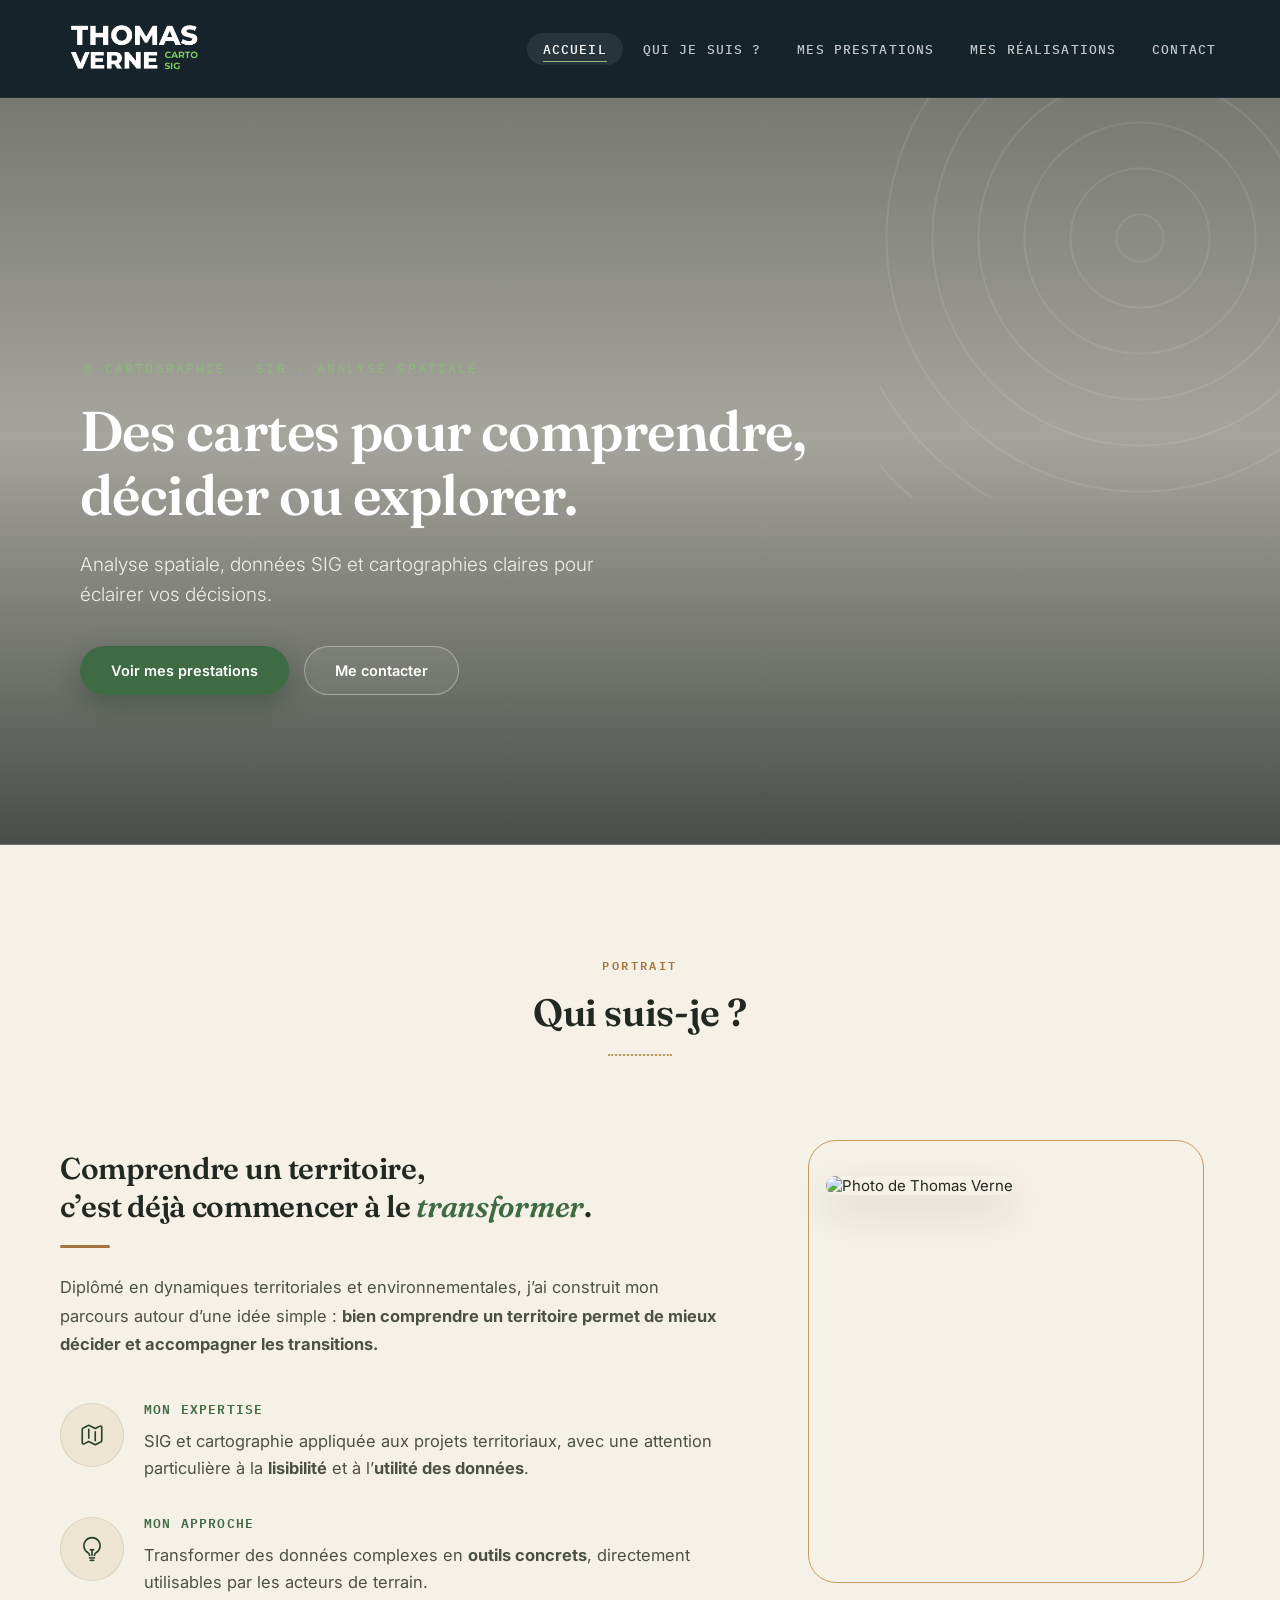
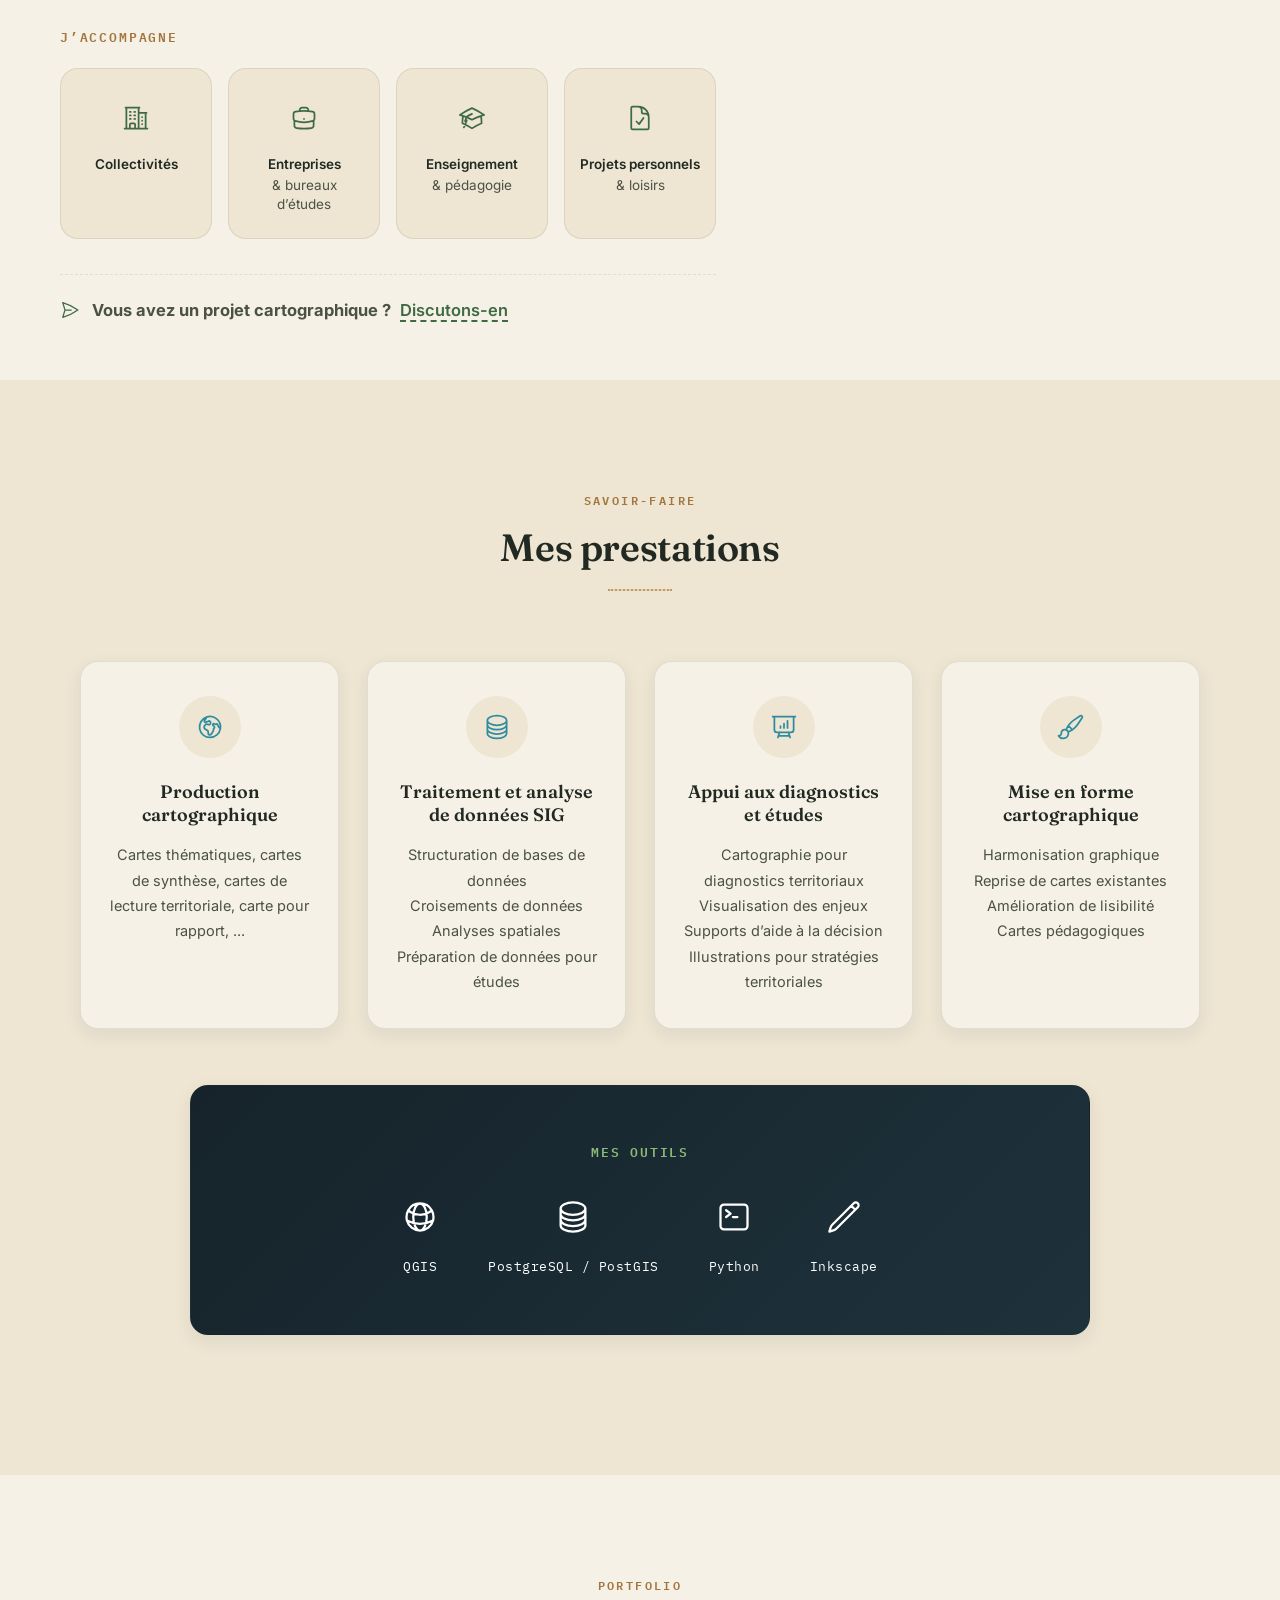
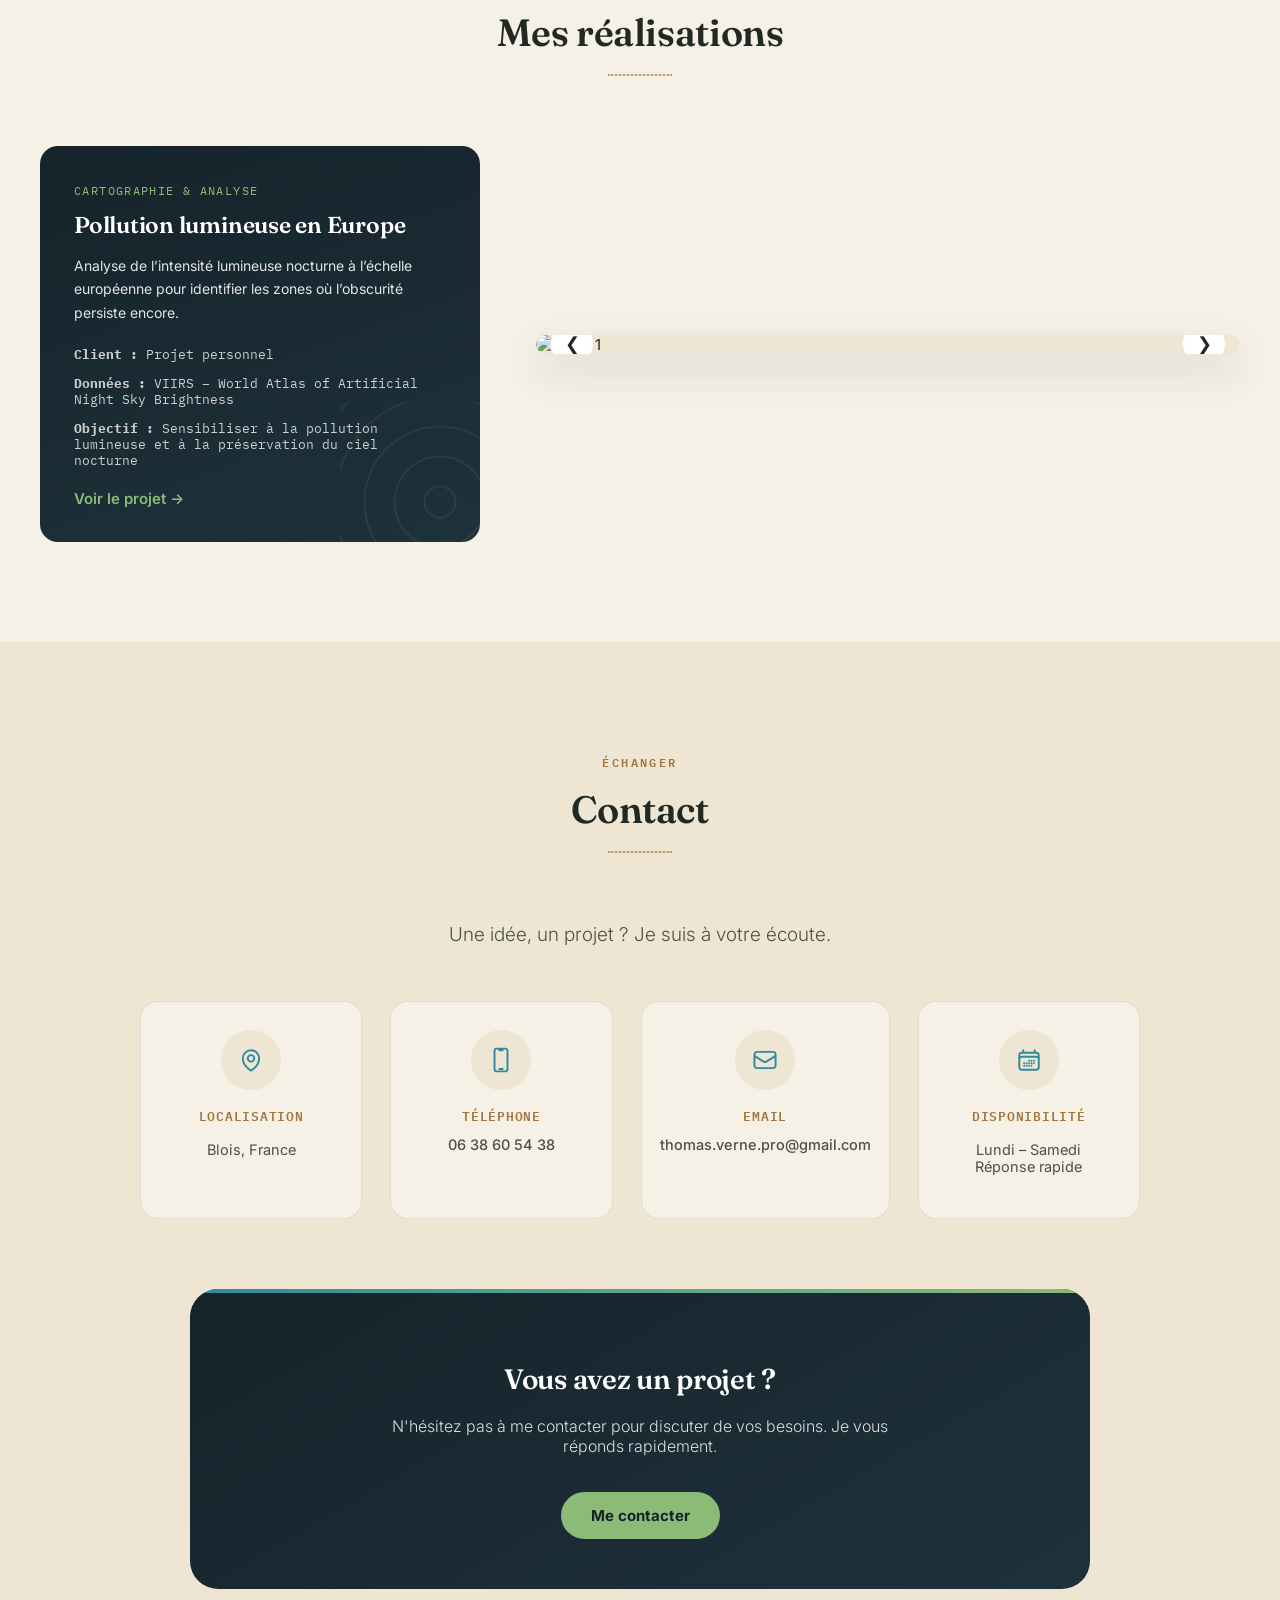
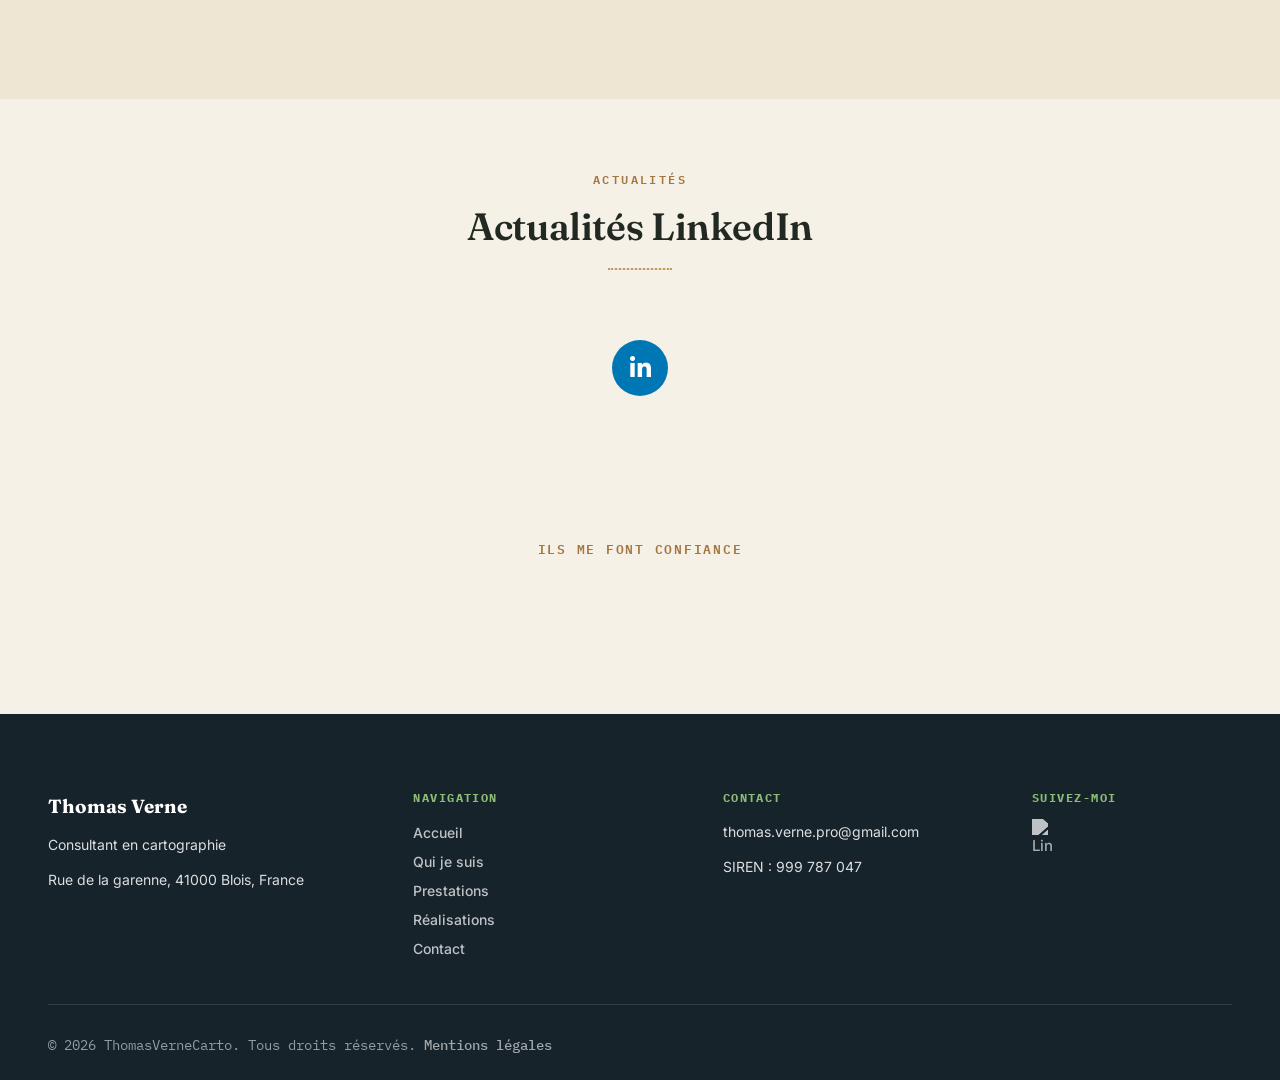
==== commit 5b363b50: "Add files via upload" ====
--- a/index.html
+++ b/index.html
@@ -14,9 +14,11 @@
     <!-- Favicon -->
     <link rel="icon" href="images/faviconsvg.svg">
 
-    <!-- Police logo -->
-    <link href="https://fonts.googleapis.com/css2?family=Lato:wght@300;900&display=swap" rel="stylesheet">
-    <link href="https://fonts.googleapis.com/css2?family=Montserrat:wght@400;600;700&display=swap" rel="stylesheet">
+    <!-- Polices -->
+    <link rel="preconnect" href="https://fonts.googleapis.com">
+    <link rel="preconnect" href="https://fonts.gstatic.com" crossorigin>
+    <link href="https://fonts.googleapis.com/css2?family=Fraunces:ital,wght@0,300;0,600;0,700;1,500&family=Inter:wght@300;400;500;600;700&family=IBM+Plex+Mono:wght@400;500;600&display=swap" rel="stylesheet">
+    <link href="https://cdnjs.cloudflare.com/ajax/libs/font-awesome/6.5.1/css/all.min.css" rel="stylesheet">
 </head>
 
 <body>
@@ -52,6 +54,8 @@
     <section id="top" class="hero">
         <div class="hero-content">
 
+            <p class="hero-eyebrow">Cartographie · SIG · Analyse spatiale</p>
+
             <h1>
                 Des cartes pour comprendre, décider ou explorer.
             </h1>
@@ -72,7 +76,7 @@
 
     <section id="about" class="about">
 
-        <h1 class="section-title">Qui suis-je ?</h1>
+        <h1 class="section-title" data-eyebrow="Portrait">Qui suis-je ?</h1>
 
         <div class="about-content">
 
@@ -237,7 +241,7 @@
 
     <section id="services" class="services">
 
-        <h1 class="section-title">Mes prestations</h1>
+        <h1 class="section-title" data-eyebrow="Savoir-faire">Mes prestations</h1>
 
         <div class="services-split">
 
@@ -379,7 +383,7 @@
     <!-- ================= PORTFOLIO ================= -->
 
     <section id="portfolio" class="portfolio">
-        <h1 class="section-title">Mes réalisations</h1>
+        <h1 class="section-title" data-eyebrow="Portfolio">Mes réalisations</h1>
 
         <div class="portfolio-layout">
 
@@ -423,6 +427,7 @@
                     <img src="images/carte14.png" class="slide" alt="Carte 14">
                     <img src="images/carte15.png" class="slide" alt="Carte 15">
                     <img src="images/carte16.png" class="slide" alt="Carte 16">
+                    <img src="images/carte17.png" class="slide" alt="Carte 17">
                 </div>
 
                 <button class="arrow next">&#10095;</button>
@@ -439,11 +444,13 @@
         <div class="modal-caption" id="modal-caption"></div>
     </div>
 
+
+
     <!-- ================= CONTACT ================= -->
 
     <section id="contact" class="contact">
 
-        <h1 class="section-title">Contact</h1>
+        <h1 class="section-title" data-eyebrow="Échanger">Contact</h1>
 
         <p class="contact-sub">
             Une idée, un projet ? Je suis à votre écoute.
@@ -530,6 +537,53 @@
 
     </section>
 
+    <!-- ================= LINKEDIN ================= -->
+
+    <section class="linkedin-feed">
+
+        <h1 class="section-title" data-eyebrow="Actualités">Actualités LinkedIn</h1>
+
+        <div class="sk-ww-linkedin-profile-post" data-embed-id="25689531"></div>
+        <script src="https://widgets.sociablekit.com/linkedin-profile-posts/widget.js" defer></script>
+
+        <a href="https://www.linkedin.com/in/thomas-verne-03a4521a6/" target="_blank" class="linkedin-follow">
+
+            <span class="linkedin-icon">
+                <i class="fa-brands fa-linkedin-in"></i>
+            </span>
+
+            <span class="linkedin-text">
+                Suivez-moi sur LinkedIn
+            </span>
+
+        </a>
+
+    </section>
+
+    <!-- ================= REFERENCES ================= -->
+
+    <section class="clients-strip">
+
+        <h3>Ils me font confiance</h3>
+
+        <div class="client-fade">
+
+            <a href="https://www.parc-montagnedereims.fr/" target="_blank" class="client-logo active">
+                <img src="images/logo-pnrmr.svg" alt="">
+            </a>
+<!--
+            <a href="https://domeliaconseil.fr/" target="_blank" class="client-logo">
+                <img src="images/logo-domelia.png" alt="">
+            </a>
+
+            <a href="https://www.vienne-condrieu-agglomeration.fr/" target="_blank" class="client-logo">
+                <img src="images/logo-vca.png" alt="">
+            </a>
+        -->
+        </div>
+
+    </section>
+
     <!-- ================= FOOTER ================= -->
 
     <footer class="footer">
@@ -862,6 +916,14 @@
                 data: "Données environnementales",
                 objectif: "Évaluer les enjeux sanitaires liés à la qualité de l’air",
                 link: "#"
+            },
+            {
+                title: "Le recul des glaciers dans la région de Zermatt",
+                desc: "Analyse de l'évolution des glaciers de Zermatt entre 1850 et 2018 à partir des données GLAMOS",
+                client: "Projet personnel",
+                data: "GLAMOS",
+                objectif: "Comparer les emprises glaciaires historiques et récentes afin de visualiser l'impact du changement climatique sur les glaciers alpins à l'aide d'outils SIG et de cartographie.",
+                link: "#"
             }
         ];
 
@@ -969,6 +1031,24 @@
             }
         });
 
+        /* ===== LOGOS CLIENTS ===== */
+
+        const logos = document.querySelectorAll(".client-logo");
+
+        let current = 0;
+
+        setInterval(() => {
+
+            logos[current].classList.remove("active");
+
+            current = (current + 1) % logos.length;
+
+            logos[current].classList.add("active");
+
+        }, 3000);
+
+        /* ===== LOGOS LINKEDIN ===== */
+
     </script>
 
 </body>
--- a/style.css
+++ b/style.css
@@ -1,1453 +1,1714 @@
-/* =========================
-   GLOBAL
-========================= */
-
-body{
-    margin:0;
-    font-family:'Segoe UI', sans-serif;
-}
-
-html{
-    scroll-behavior:smooth;
-    font-size:15px;
-}
-
-a{
-    text-decoration:none;
-    color:black;
-    font-weight:500;
-}
-
-/* =========================
-   NAVBAR
-========================= */
-
-.navbar{
-    display:flex;
-    justify-content:space-between;
-    align-items:center;
-    padding:12px 40px;
-    /*background:linear-gradient(90deg,#ffde59,#ff914d);*/
-    background:#565047;
-    position:sticky;
-    top:0;
-    z-index:1000;
-    width:100%;
-    box-sizing:border-box;
-    overflow:visible;
-    transition: all 0.3s ease;
-}
-
-.navbar.scrolled {
-    background: rgba(86, 80, 71, 0.9);
-    backdrop-filter: blur(10px);
-}
-
-/* ===== LOGO ===== */
-
-.logo{
-    display:flex;
-    align-items:center;
-    gap:18px;
-}
-
-.logo img {
-    height: 50px;
-    transition: transform 0.2s ease;
-}
-
-.logo:hover img {
-    transform: scale(1.05);
-}
-
-.logo-text{
-    display:flex;
-    flex-direction:column;
-    line-height:1.05;
-    color: #ffffff
-}
-
-.logo h2{
-    font-family:'Lato', sans-serif;
-    font-weight:600;
-    font-size:28px;
-    margin:0;
-}
-
-.logo span{
-    font-family:'Lato', sans-serif;
-    font-weight:300;
-    font-size:16px;
-    opacity:0.8;
-}
-
-/* ===== MENU ===== */
-
-.navbar ul{
-    list-style:none;
-    display:flex;
-    gap:1px;
-    margin:0;
-    padding:0;
-    flex-wrap:wrap;
-}
-
-.navbar a{
-    padding:6px 12px;
-    font-size:16px;
-    display:inline-block;
-    transition:0.2s;
-    font-weight:400;
-    white-space:nowrap;
-    color: #ffffff;
-    font-family: 'Montserrat', sans-serif;
-    transition:0.3s ease;
-}
-
-.navbar a.active{
-    font-weight:800;
-}
-
-.navbar a:hover{
-    color:#ffc98b;
-}
-
-/* =========================
-   HERO
-========================= */
-
-.hero{ 
-    padding:270px 80px;
-    display:flex;
-    justify-content:flex-start;
-    background-image:url("images/fond2.png");
-    background-size:cover;
-    background-position:center;
-
-    position:relative; /* AJOUT */
-}
-
-.hero-content{
-    max-width:1200px;
-}
-
-.hero h1{
-    font-family: 'Montserrat', sans-serif;
-    text-align:left;
-    font-size:52px;
-    line-height:1.2;
-    margin-bottom:20px;
-    color:white;
-    text-shadow:
-        0px 3px 0px rgba(0,0,0,1),
-        0px 6px 15px rgba(0,0,0,0.9),
-        0px 10px 30px rgba(0,0,0,0.7);
-}
-
-.hero-sub{
-    font-family: 'Montserrat', sans-serif;
-    text-align:left;
-    max-width:none;
-    margin:0 0 35px 0;
-    line-height:1.6;
-    font-size:22px;
-    color:white;
-    white-space:nowrap;
-    text-shadow:
-        0px 3px 0px rgba(0,0,0,1),
-        0px 6px 15px rgba(0,0,0,0.9),
-        0px 10px 30px rgba(0,0,0,0.7);
-}
-
-.hero-buttons{
-    position:absolute;              /* MODIF */
-    bottom:60px;                   /* MODIF */
-    left:50%;                      /* MODIF */
-    transform:translateX(-50%);    /* MODIF */
-
-    display:flex;
-    gap:15px;
-    flex-wrap:wrap;
-}
-/* ===== BOUTONS ===== */
-
-.btn-primary,
-.btn-secondary{
-    font-family:'Montserrat', sans-serif;
-    padding:16px 28px;
-    border-radius:50px;
-    font-weight:500;
-    font-size:15px;
-
-    backdrop-filter:blur(8px);
-    -webkit-backdrop-filter:blur(8px);
-
-    transition:all 0.3s ease;
-    box-shadow:0 8px 25px rgba(0,0,0,0.35);
-}
-
-/* PRIMARY */
-.btn-primary{
-    background:linear-gradient(135deg,#6ab04c,#8bc34a);
-    border:none;
-    color:white;
-}
-
-.btn-primary:hover{
-    transform:translateY(-3px);
-    box-shadow:0 15px 35px rgba(0,0,0,0.5);
-    filter:brightness(1.1);
-}
-
-/* SECONDARY */
-.btn-secondary{
-    background:rgba(255,255,255,0.08);
-    border:1px solid rgba(255,255,255,0.3);
-    color:white;
-}
-
-.btn-secondary:hover{
-    background:rgba(255,255,255,0.15);
-    transform:translateY(-3px);
-    box-shadow:0 15px 35px rgba(0,0,0,0.5);
-}
-
-/* =========================
-   TITRE DE SECTION
-========================= */
-
-.section-title{
-    text-align:center;
-    font-family: 'Montserrat', sans-serif;
-    font-size:42px;
-    margin-bottom:80px;
-    position:relative;
-}
-
-.section-title::after{
-    content:"";
-    display:block;
-    width:60px;
-    height:5px;
-    background:linear-gradient(90deg,#9c9c9c,#6ab04c);
-    margin:12px auto 0 auto;
-
-    animation:test 2s infinite;
-}
-
-@keyframes test{
-    0%{ width:60px; }
-    50%{ width:120px; }
-    100%{ width:60px; }
-}
-
-/* =========================
-   ABOUT
-========================= */
-
-.about{
-    padding:60px 60px 10px 60px;
-    background:#f2f2f2;
-}
-
-.about-content{
-    display:flex;
-    align-items:flex-start;
-    justify-content:center;
-    gap:140px;
-}
-
-.about-text{
-    width:700px;
-    text-align:justify;
-    font-size:19px;
-}
-
-.about-main-title{
-    font-family: 'Montserrat', sans-serif;
-    font-size: 27px;
-    line-height: 1.2;
-    font-weight: 700;
-    margin-bottom: 25px;
-    color: #1d2b2f;
-}
-
-/* mot en vert */
-.about-main-title span{
-    color: #6ab04c;
-}
-
-/* petit trait décoratif en dessous */
-.about-main-title::after{
-    content:"";
-    display:block;
-    width:60px;
-    height:4px;
-    background:#6ab04c;
-    margin-top:18px;
-    border-radius:10px;
-}
-
-.about-intro{
-    font-size:17px;
-    line-height:1.6;
-    color:#444;
-    margin-bottom:5px; /* ↓ réduit */
-    font-family: 'Montserrat', sans-serif;
-}
-
-.about-feature:first-of-type{
-    margin-top:40px; /* ajuste : 30 / 40 / 50 selon ton goût */
-}
-.about-feature{
-    display:flex;
-    align-items:flex-start;
-    gap:20px;
-    margin-bottom:30px;
-}
-
-/* icône ronde */
-.feature-icon{
-    min-width:70px;
-    height:70px;
-    border-radius:50%;
-    background:#b8e4b3;
-
-    display:flex;
-    align-items:center;
-    justify-content:center;
-
-    margin-top:5px; /* petit ajustement fin */
-}
-
-/* taille + style SVG */
-.feature-icon svg{
-    width:28px;
-    height:28px;
-    stroke:#228005; /* couleur de base */
-    transition:0.3s;
-}
-
-/* effet hover (optionnel mais stylé) */
-.about-feature:hover .feature-icon svg{
-    stroke:#ffb23e;
-    transform:scale(1.1);
-}
-
-/* texte */
-.feature-text h3{
-    margin:0 0 8px 0;
-    font-size:17px;
-    font-family:'Montserrat', sans-serif;
-
-    text-transform:uppercase;   /* MAJUSCULE */
-    color:#6ab04c;              /* VERT */
-    font-weight:700;            /* un peu plus impactant */
-}
-
-.feature-text p{
-    margin:0;
-    font-size:17px;
-    line-height:1.6;
-    color:#444;
-    font-family: 'Montserrat', sans-serif;
-}
-
-/*SOUS TITRE J'ACCOMPAGNE*/
-
-.about-subtitle{
-    font-family:'Montserrat', sans-serif;
-    font-size:17px;
-    font-weight:700;
-    color:#6ab04c;
-
-    text-transform:uppercase;
-    letter-spacing:1px;
-
-    margin: 20px 0 8px 0;
-}
-/*CARDS JE TRAVAILLE AVEC*/
-
-.about-cards{
-    display:grid;
-    grid-template-columns:repeat(4, 1fr);
-    gap:20px;
-    margin:35px 0;
-}
-
-/* carte */
-.about-card{
-    background:#f9f9f9;
-    border:1px solid #e5e5e5;
-    border-radius:14px;
-    padding:25px 15px;
-
-    text-align:center;
-
-    transition:0.25s ease;
-}
-
-/* hover subtil */
-.about-card:hover{
-    border-color:#b07c4c;
-    transform:translateY(-3px);
-}
-
-/* icône */
-.card-icon{
-    width:55px;
-    height:55px;
-    margin:0 auto 12px;
-
-    display:flex;
-    align-items:center;
-    justify-content:center;
-}
-
-/* SVG */
-.card-icon svg{
-    width:30px;
-    height:30px;
-    stroke:#6ab04c;
-}
-
-/* texte */
-.about-card p{
-    margin:0;
-    font-family:'Montserrat', sans-serif;
-    font-size:14px;
-    color:#333;
-    line-height:1.4;
-}
-
-.about-card strong{
-    display:block;
-    font-weight:600;
-    margin-bottom:2px;
-}
-
-/*BLOC DISCUTONS EN*/
-
-/* bloc global */
-.about-cta{
-    margin-top:40px;
-}
-
-/* alignement */
-.cta-left{
-    display:flex;
-    align-items:center;
-    gap:12px;
-}
-
-/* texte */
-.cta-text{
-    margin:0;
-    font-size:17px;
-    font-weight:500;
-    font-family: 'Montserrat', sans-serif;
-}
-
-/* lien stylé */
-.cta-link{
-    color:#6ab04c;
-    font-weight:600;
-    margin-left:5px;
-
-    text-decoration:none;
-    border-bottom:2px dashed #6ab04c;
-
-    transition:0.2s;
-}
-
-/* hover */
-.cta-link:hover{
-    opacity:0.7;
-    border-bottom:2px solid #6ab04c;
-}
-.cta-icon{
-    display:flex;
-    align-items:center;
-    justify-content:center;
-}
-
-/* SVG propre */
-.cta-icon svg{
-    width:22px;
-    height:22px;
-    stroke:#6ab04c;
-    transition:0.3s;
-}
-
-/* petit effet hover global */
-.about-cta:hover .cta-icon svg{
-    transform:translateX(3px);
-}
-
-/*PHOTO*/
-
-.about-photo{
-    position:relative;
-    width:450px;
-    height:500px;
-    overflow: visible;
-}
-
-
-/* image */
-.about-photo img{
-    width:100%;
-    max-width:520px; /* ↑ augmente la taille (teste 500 → 550 si besoin) */
-    
-    transform:translateY(170px); /* ↓ descend la photo */
-}
-
-/* =========================
-   SERVICES
-========================= */
-
-.services{
-    padding:100px 40px;
-    background:#f2f2f2;
-}
-
-/* ===== GRID PRINCIPALE ===== */
-
-.services-split{
-    max-width:1400px;
-    margin:0 auto;
-}
-
-/* ===== GRID DES CARTES ===== */
-
-.expertise-grid{
-    display:grid;
-    grid-template-columns:repeat(4, minmax(280px, 1fr));
-    gap:40px;
-
-    width:100vw;
-    margin-left:calc(50% - 50vw);
-
-    padding:0 80px; /* ← espace avec les bords */
-    box-sizing:border-box; /* IMPORTANT */
-}
-/* ===== CARTE ===== */
-
-.expertise-card{
-    background:white;
-    border-radius:20px;
-    padding:35px 25px;
-    min-height:260px;
-
-    box-shadow:0 10px 25px rgba(0,0,0,0.05);
-    transition:all 0.35s ease;
-
-    position:relative;
-    overflow:hidden;
-}
-
-/* ===== BARRE HAUT ===== */
-
-.expertise-card::before{
-    content:"";
-    position:absolute;
-    top:0;
-    left:0;
-    width:100%;
-    height:6px;
-    background:linear-gradient(90deg,#565047,#6ab04c);
-
-    transform:scaleX(0);
-    transform-origin:left;
-    transition:0.4s ease;
-}
-
-/* ===== HOVER ===== */
-
-.expertise-card:hover{
-    transform:translateY(-10px);
-    box-shadow:0 20px 40px rgba(0,0,0,0.12);
-}
-
-.expertise-card:hover::before{
-    transform:scaleX(1);
-}
-
-/* ===== ICON ===== */
-
-.expertise-card .icon{
-    width:70px;
-    height:70px;
-    margin:0 auto 20px;
-
-    display:flex;
-    align-items:center;
-    justify-content:center;
-
-    background:#eef6f8;      /* fond léger */
-    border-radius:50%;
-}
-
-.expertise-card .icon svg{
-    width:32px;
-    height:32px;
-
-    stroke:#1e8a9e;          /* couleur icône */
-    fill:none;
-}
-
-/* hover */
-.expertise-card:hover .icon svg{
-    stroke:#6ab04c;              /* vert */
-    transform:rotate(12deg) scale(1.1); /* pivot + léger zoom */
-}
-
-/* ===== TITRE CARTE ===== */
-
-.expertise-card h3{
-    text-align:center;
-    margin-bottom:20px;
-    font-family: 'Montserrat', sans-serif;
-    font-size:18px;
-}
-
-/* ===== LISTE ===== */
-
-.expertise-card ul{
-    list-style:none;
-    padding:0;
-    margin:0;
-
-    text-align:center;
-    line-height:1.8;
-
-    color:#555;
-    font-size:15px;
-    font-family: 'Montserrat', sans-serif;
-    text-align: center;
-}
-
-/* ===== RESPONSIVE ===== */
-
-@media(max-width:768px){
-    .services{
-        padding:70px 20px;
-    }
-
-    .section-title{
-        font-size:32px;
-    }
-
-    .expertise-card{
-        padding:30px 20px;
-    }
-}
-
-/* =========================
-   SERVICES BOX (SOUS CARTES)
-========================= */
-
-/* texte */
-
-.tool strong{
-    font-size:14px;
-}
-
-.tool p{
-    margin:2px 0 0;
-    font-size:13px;
-    color:#777;
-}
-.tools-wrapper{
-    max-width:1400px;
-    margin: 60px auto 0 auto;
-    padding:0 40px;
-}
-
-/* bloc outil = même style que carte */
-
-.tools-block{
-    max-width:900px;
-    margin:auto;
-    text-align:center;
-    background:linear-gradient(135deg,#2A4406,#759b40);
-    margin-bottom:30px; /* ↓ avant probablement 60+ */
-    padding: 15px 10px;
-}
-
-.tools-block::before{
-    background:linear-gradient(90deg,#adadad,#faa92f); /* ← ta couleur */
-}
-
-.tools-block h3{
-    font-size: 25px;
-    margin-bottom:50px; /* ← augmente ici */
-    color: white;
-}
-
-.tools-row{
-    display:flex;
-    justify-content:center;
-    gap:50px;
-    margin-top:20px;
-    flex-wrap:wrap;
-}
-
-.tool-item{
-    display:flex;
-    flex-direction:column;
-    align-items:center;
-    gap:10px;
-}
-
-.tool-item svg{
-    width:40px;
-    height:40px;
-    stroke:#ffffff;
-    fill:none;
-    stroke-width:1.5;
-    transition:0.3s ease;
-}
-
-.tool-item p{
-    font-size:14px;
-    font-family:'Montserrat', sans-serif;
-    color:#ffffff;
-    transition:0.3s ease;
-}
-
-.tool-item:hover svg{
-    stroke:#ff914d; /* orange */
-    transform:rotate(8deg) scale(1.1);
-}
-
-.tool-item:hover p{
-    color:#ff914d;
-}
-
-/* =========================
-   PORTFOLIO
-========================= */
-
-/* PORTFOLIO */
-.portfolio{
-    padding:40px;
-    background:#f2f2f2;
-}
-
-/* CONTAINER */
-.carousel{
-    position:relative;
-    max-width:1500px;
-    margin:auto;
-    overflow:hidden;
-    border-radius:20px;
-    flex:1;
-    transform:scale(1.08);
-    transform-origin:center;
-}
-
-/* TRACK */
-.carousel-track{
-    display:flex;
-    transition:transform 0.4s ease;
-    align-items:center; /* ← centre les images verticalement */
-}
-
-/* IMAGES */
-.slide{
-    min-width:100%;
-    height:auto;              /* ← important */
-    object-fit:contain;       /* ← garde le ratio */
-    border-radius:16px;
-}
-
-/* FLÈCHES */
-.arrow{
-    position:absolute;
-    top:50%;
-    transform:translateY(-50%);
-    background:white;
-    border:none;
-    width:45px;
-    height:45px;
-    border-radius:50%;
-    cursor:pointer;
-    font-size:22px;
-    z-index:10;
-}
-
-.prev{ left:10px; }
-.next{ right:10px; }
-
-.arrow:hover{
-    background:#ddd;
-}
-
-.portfolio-layout{
-    display:flex;
-    align-items:center;
-    justify-content:center;
-    gap:60px;
-    max-width:1200px;
-    margin:0 auto;
-}
-
-/* BLOC GAUCHE */
-.portfolio-info{
-    width:460px;
-    background:linear-gradient(135deg,#2A4406,#759b40);
-    color:white;
-    padding:30px;
-    border-radius:15px;
-    font-family:'Montserrat', sans-serif;
-    flex-shrink: 0;
-}
-
-/* petit badge */
-.portfolio-tag{
-    font-size:12px;
-    text-transform:uppercase;
-    color:#9fdc6b;
-    letter-spacing:1px;
-}
-
-/* titre */
-.portfolio-info h2{
-    margin:10px 0 15px;
-}
-
-/* texte */
-.portfolio-desc{
-    font-size:14px;
-    line-height:1.6;
-    margin-bottom:20px;
-}
-
-/* meta infos */
-.portfolio-meta p{
-    font-size:13px;
-    margin-bottom:15px;
-    color:#cfcfcf;
-}
-
-/* lien */
-.portfolio-link{
-    display:inline-block;
-    margin-top:10px;
-    color:#9fdc6b;
-    font-weight:600;
-}
-.portfolio-modal{
-    display:none;
-    position:fixed;
-    inset:0;
-    background:rgba(0,0,0,0.85);
-    backdrop-filter:blur(6px);
-    justify-content:center;
-    align-items:center;
-    flex-direction:column;
-    z-index:9999;
-}
-
-.modal-img{
-    max-width:90%;
-    max-height:80%;
-    border-radius:12px;
-    box-shadow:0 20px 60px rgba(0,0,0,0.7);
-}
-
-.modal-caption{
-    margin-top:20px;
-    color:white;
-    font-size:20px;
-    font-family:'Montserrat', sans-serif;
-}
-
-.modal-close{
-    position:absolute;
-    top:30px;
-    right:40px;
-    font-size:40px;
-    color:white;
-    cursor:pointer;
-}
-
-/* =========================
-   CONTACT
-========================= */
-
-.contact{
-    padding:100px 20px;
-    background:#f2f2f2;
-    text-align:center;
-}
-
-.contact-sub{
-    max-width:600px;
-    margin:0 auto 50px;
-    color:#070c1b;
-    font-family:'Montserrat', sans-serif;
-    font-size: 25px;
-}
-
-.contact-grid{
-    display:grid;
-    grid-template-columns:repeat(4,1fr);
-    gap:40px;
-    max-width:1000px;
-    margin:auto;
-    font-family:'Montserrat', sans-serif;
-}
-
-.contact-icon{
-    width:70px;
-    height:70px;
-    margin:0 auto 15px;
-
-    display:flex;
-    align-items:center;
-    justify-content:center;
-
-    background:#eef6f8;
-    border-radius:50%;
-    font-size:26px;
-}
-
-.contact-icon svg{
-    width:28px;
-    height:28px;
-    stroke:#1e8a9e; /* couleur principale */
-    fill:none;
-    stroke-width:1.8;
-    transition:0.3s ease;
-}
-
-.contact-item:hover svg{
-    stroke:#6ab04c;
-    transform:rotate(8deg) scale(1.1);
-}
-.contact-item h3{
-    font-size:16px;
-}
-
-.contact-item p{
-    font-size:14px;
-    color:#666;
-}
-
-/* CTA */
-
-.contact-cta{
-    margin:70px auto 0;
-    padding:50px;
-
-    max-width:900px;
-    background:linear-gradient(135deg,#2A4406,#759b40);
-    color:white;
-
-    border-radius:20px;
-    position:relative;
-    overflow:hidden;
-}
-
-.contact-cta h2{
-    margin-bottom:50px;
-    font-family:'Montserrat', sans-serif;
-    font-size:26px
-}
-
-.contact-cta p{
-    margin-top: 20px;
-    margin-bottom:60px;
-    font-family:'Montserrat', sans-serif;
-    font-size:20px;
-    font-weight: 100;
-}
-
-.btn-cta{
-    display:inline-block;
-    padding:12px 25px;
-
-    background:white;
-    color:#000000;
-
-    border-radius:8px;
-    text-decoration:none;
-    font-weight:600;
-    font-family:'Montserrat', sans-serif;
-    font-size: 18px;
-}
-
-.contact-cta::before{
-    content:"";
-    position:absolute;
-    top:0;
-    left:0;
-    width:100%;
-    height:6px;
-
-    background:linear-gradient(90deg,#adadad,#faa92f); /* ← ta couleur */
-
-    transform:scaleX(0);
-    transform-origin:left;
-    transition:0.4s ease;
-}
-
-.contact-cta:hover::before{
-    transform:scaleX(1);
-}
-
-/* =========================
-   FOOTER
-========================= */
-
-.footer {
-    background: #565047;
-    color: white;
-    padding: 25px 20px 10px; /* 👈 moins d’espace vertical */
-    .footer {
-    line-height: 1.4;
-}
-}
-
-.footer-container {
-    display: flex;
-    justify-content: space-between;
-    flex-wrap: wrap;
-    gap: 40px;
-}
-
-.footer-col {
-    min-width: 200px;
-}
-
-.footer h3,
-.footer h4 {
-    margin-bottom: 8px;
-    font-size: 15px;
-}
-
-.footer p,
-.footer li {
-    margin-bottom: 4px; /* 👈 avant souvent 10+ */
-    line-height: 1.4;
-}
-
-.footer ul {
-    list-style: none;
-    padding: 0;
-}
-
-.footer ul li {
-    margin-bottom: 8px;
-}
-
-.footer a {
-    color: white;
-    text-decoration: none;
-    opacity: 0.8;
-}
-
-.footer a:hover {
-    opacity: 1;
-}
-
-.footer-bottom {
-    border-top: 1px solid rgba(255,255,255,0.2);
-    margin-top: 15px;
-    padding-top: 10px;
-    display: flex;
-    justify-content: space-between;
-    flex-wrap: wrap;
-    font-size: 13px;
-}
-
-.linkedin-link{
-    display:flex;
-    align-items:center;
-    gap:10px;
-    margin-top:5px;
-}
-
-.linkedin-link img{
-    width:22px;
-    filter:brightness(0) invert(1);
-}
-
-.linkedin-link:hover{ opacity:0.7; }
-
-/* =========================
-   OFFSET NAVBAR (FIX FINAL)
-========================= */
-
-#about,
-#services,
-#portfolio,
-#contact{
-    scroll-margin-top:95px;
-}
-
-/* =========================
-   MODAL FIX (IMPORTANT)
-========================= */
-
-/* BACKGROUND */
-.contact-modal{
-    display:none;
-    position:fixed;
-    inset:0;
-    background:rgba(0,0,0,0.6);
-    backdrop-filter:blur(4px);
-    justify-content:center;
-    align-items:center;
-    z-index:999;
-}
-
-/* BOX */
-.modal-box{
-    width:90%;
-    max-width:700px;
-    background:white;
-    border-radius:15px;
-    overflow:hidden;
-    animation:fadeIn 0.3s ease;
-}
-
-/* HEADER */
-.modal-header{
-    background:linear-gradient(135deg,#2A4406,#759b40);
-    color:white;
-    padding:25px;
-    position:relative;
-    font-family:'Montserrat', sans-serif;
-}
-
-.modal-header h2{
-    margin:0;
-}
-
-.modal-header p{
-    margin:5px 0 0;
-    font-size:14px;
-}
-
-.modal-close{
-    position:absolute;
-    right:20px;
-    top:15px;
-    font-size:22px;
-    cursor:pointer;
-}
-
-/* FORM */
-.modal-form{
-    padding:25px;
-}
-
-.form-row{
-    display:flex;
-    gap:15px;
-}
-
-.modal-form input,
-.modal-form textarea,
-.modal-form select{
-    width:100%;
-    padding:12px;
-    margin-bottom:15px;
-    border-radius:8px;
-    border:1px solid #ddd;
-    font-family:'Montserrat', sans-serif;
-}
-
-textarea{
-    min-height:100px;
-}
-
-/* ACTIONS */
-.form-actions{
-    display:flex;
-    justify-content:flex-end;
-    gap:10px;
-}
-
-.btn-cancel{
-    background:#eee;
-    border:none;
-    padding:10px 15px;
-    border-radius:8px;
-    font-family:'Montserrat', sans-serif;
-}
-
-.btn-submit{
-    background:#759b40;
-    color:white;
-    border:none;
-    padding:10px 20px;
-    border-radius:8px;
-    font-family:'Montserrat', sans-serif;
-}
-
-/* ANIMATION */
-@keyframes fadeIn{
-    from{opacity:0; transform:translateY(20px);}
-    to{opacity:1; transform:translateY(0);}
-}
-
-
-
-/* =========================
-   MOBILE OPTIMISATION
-========================= */
-
-@media (max-width: 900px){
-
-    body{
-        font-size: 14px;
-    }
-
-    h1{
-        font-size: 28px;
-    }
-
-    h2{
-        font-size: 22px;
-    }
-
-    h3{
-        font-size: 18px;
-    }
-
-    p{
-        font-size: 14px;
-    }
-
-}
-
-@media (max-width:768px){
-
-/* NAVBAR */
-.navbar{
-    padding:10px 15px;
-}
-
-.logo h2{
-    font-size:20px;
-}
-
-.logo span{
-    font-size:12px;
-}
-
-.navbar ul{
-    display:none;
-}
-
-/* HERO */
-.hero{
-    padding:140px 20px;
-}
-
-.hero h1{
-    font-size:28px;
-    text-align:center;
-}
-
-.hero-sub{
-    font-size:16px;
-    text-align:center;
-    white-space:normal;
-}
-
-.hero-buttons{
-    position:static;
-    transform:none;
-    justify-content:center;
-    margin-top:30px;
-}
-
-/* ABOUT */
-.about-content{
-    flex-direction:column;
-    gap:40px;
-}
-
-.about-text{
-    width:100%;
-    font-size:16px;
-    text-align:left;
-}
-
-.about-photo{
-    width:100%;
-    height:auto;
-}
-
-.about-photo img{
-    transform:none;
-    max-width:100%;
-}
-
-.about-cards{
-    grid-template-columns:1fr 1fr;
-}
-
-/* SERVICES */
-.expertise-grid{
-    grid-template-columns:1fr;
-    padding:0 20px;
-}
-
-.tools-row{
-    gap:25px;
-}
-
-/* CONTACT */
-.contact-grid{
-    grid-template-columns:1fr;
-    gap:30px;
-}
-
-.contact-sub{
-    font-size:18px;
-}
-
-.contact-cta{
-    padding:30px 20px;
-}
-
-/* MODAL */
-.modal-box{
-    width:95%;
-    max-height:90vh;
-    overflow-y:auto;
-}
-
-.form-row{
-    flex-direction:column;
-}
-
-}
-
-@media(max-width:768px){
-    .portfolio-layout{
-        flex-direction:column;
-    }
-
-    .portfolio-info{
-        width:100%;
-    }
-}
-/* =========================
-   BURGER MENU MOBILE FIX
-========================= */
-
-.burger{
-    display:none;
-    flex-direction:column;
-    gap:5px;
-    cursor:pointer;
-}
-
-.burger span{
-    width:25px;
-    height:3px;
-    background:white;
-    border-radius:2px;
-    transition:0.3s;
-}
-
-.burger.active span:nth-child(1){
-    transform:rotate(45deg) translateY(8px);
-}
-
-.burger.active span:nth-child(2){
-    opacity:0;
-}
-
-.burger.active span:nth-child(3){
-    transform:rotate(-45deg) translateY(-8px);
-}
-
-/* MOBILE */
-@media (max-width:768px){
-
-    .burger{
-        display:flex;
-    }
-
-    .navbar ul{
-        display:none !important;
-    }
-
-    #nav-links{
-        position:absolute;
-        top:70px;
-        left:0;
-        width:100%;
-        background:#565047;
-
-        display:none;
-        flex-direction:column;
-        align-items:center;
-        padding:20px 0;
-
-        z-index:2000; /* 🔥 clé */
-        transform:translateY(-20px);
-        opacity:0;
-        transition:0.3s ease;
-}
-    
-
-    #nav-links.active{
-        display:flex !important;
-        transform:translateY(0);
-        opacity:1;
-    }
-
-    #nav-links li{
-        margin:15px 0;
-    }
-}
-/*CARTE MOBILE*/
-
-@media (max-width: 900px){
-
-    .portfolio-layout{
-        flex-direction:column;
-        align-items:center; /* 👈 important */
-    }
-
-    .portfolio-info{
-        width:90%;        /* 👈 au lieu de 100% */
-        max-width:500px;  /* 👈 limite propre */
-    }
-
-    .carousel{
-        width:100%;
-        max-width:600px;
-    }
-
-    .slide{
-        height:260px;
-        object-fit:contain;
-    }
-
-    .arrow{
-        width:40px;
-        height:40px;
-        font-size:18px;
-    }
-
-}
-@media (max-width: 768px) {
-    .footer-container {
-        flex-direction: column;
-    }
-
-    .footer-bottom {
-        flex-direction: column;
-        gap: 10px;
-    }
-}+/* =========================================================
+   TOKENS — identité "carnet de terrain / carte topographique"
+   ========================================================= */
+
+:root{
+    /* papier & encre */
+    --paper:       #F6F1E6;
+    --paper-dim:   #EEE6D3;
+    --paper-line:  rgba(32,38,28,0.10);
+    --ink:         #212922;
+    --ink-soft:    #4B5245;
+    --ink-faint:   #7A8171;
+
+    /* palette carto */
+    --forest:      #3E6B44;
+    --forest-deep: #24422A;
+    --forest-light:#8CBB78;
+    --navy:        #16232A;
+    --navy-soft:   #1E323C;
+    --water:       #2E8C9E;
+    --contour:     #A3763F;
+    --contour-soft:#C79B5D;
+
+    /* ombres */
+    --shadow-sm: 0 6px 18px rgba(22,35,42,0.08);
+    --shadow-md: 0 16px 40px rgba(22,35,42,0.14);
+    --shadow-lg: 0 28px 70px rgba(22,35,42,0.22);
+
+    /* rayons */
+    --r-sm: 10px;
+    --r-md: 18px;
+    --r-lg: 28px;
+
+    /* typo */
+    --font-display: 'Fraunces', Georgia, serif;
+    --font-body: 'Inter', 'Segoe UI', sans-serif;
+    --font-mono: 'IBM Plex Mono', ui-monospace, monospace;
+}
+
+/* =========================
+   GLOBAL
+========================= */
+
+*{ box-sizing:border-box; }
+
+body{
+    margin:0;
+    font-family:var(--font-body);
+    background:var(--paper);
+    color:var(--ink);
+}
+
+html{
+    scroll-behavior:smooth;
+    font-size:15px;
+}
+
+@media (prefers-reduced-motion: reduce){
+    html{ scroll-behavior:auto; }
+    *{ animation-duration:0.001ms !important; animation-iteration-count:1 !important; transition-duration:0.001ms !important; }
+}
+
+a{
+    text-decoration:none;
+    color:var(--ink);
+    font-weight:500;
+}
+
+:focus-visible{
+    outline:2px solid var(--water);
+    outline-offset:3px;
+    border-radius:4px;
+}
+
+h1, h2{
+    font-family:var(--font-display);
+    font-weight:600;
+    letter-spacing:-0.01em;
+}
+
+/* motif "courbes de niveau" réutilisable, en fond léger */
+.contour-motif{
+    background-image:
+        repeating-radial-gradient(circle at 85% 20%,
+            transparent 0, transparent 26px,
+            rgba(163,118,63,0.10) 27px, rgba(163,118,63,0.10) 28px,
+            transparent 29px, transparent 54px);
+    background-size:340px 340px;
+}
+
+/* =========================
+   NAVBAR
+========================= */
+
+.navbar{
+    display:flex;
+    justify-content:space-between;
+    align-items:center;
+    padding:16px 48px;
+    background:var(--navy);
+    position:sticky;
+    top:0;
+    z-index:1000;
+    width:100%;
+    box-sizing:border-box;
+    overflow:visible;
+    transition: all 0.3s ease;
+    border-bottom:1px solid rgba(255,255,255,0.06);
+}
+
+.navbar.scrolled {
+    background: rgba(22, 35, 42, 0.88);
+    backdrop-filter: blur(14px);
+    -webkit-backdrop-filter: blur(14px);
+    padding:10px 48px;
+}
+
+/* ===== LOGO ===== */
+
+.logo{
+    display:flex;
+    align-items:center;
+    gap:18px;
+}
+
+.logo img {
+    height: 46px;
+    transition: transform 0.25s ease;
+}
+
+.logo:hover img {
+    transform: scale(1.05) rotate(-2deg);
+}
+
+.logo-text{
+    display:flex;
+    flex-direction:column;
+    line-height:1.05;
+    color: #ffffff
+}
+
+.logo h2{
+    font-family:var(--font-display);
+    font-weight:600;
+    font-size:26px;
+    margin:0;
+}
+
+.logo span{
+    font-family:var(--font-mono);
+    font-weight:400;
+    font-size:12px;
+    letter-spacing:0.08em;
+    opacity:0.7;
+}
+
+/* ===== MENU (style "légende de carte") ===== */
+
+.navbar ul{
+    list-style:none;
+    display:flex;
+    gap:4px;
+    margin:0;
+    padding:0;
+    flex-wrap:wrap;
+}
+
+.navbar a{
+    padding:8px 16px;
+    font-size:12.5px;
+    display:inline-block;
+    transition:0.25s ease;
+    font-weight:500;
+    white-space:nowrap;
+    color: rgba(255,255,255,0.75);
+    font-family: var(--font-mono);
+    text-transform:uppercase;
+    letter-spacing:0.09em;
+    border-radius:100px;
+    position:relative;
+}
+
+.navbar a.active{
+    color:#ffffff;
+    background:rgba(255,255,255,0.08);
+}
+
+.navbar a.active::after{
+    content:"";
+    position:absolute;
+    left:16px; right:16px; bottom:3px;
+    height:1px;
+    background:var(--forest-light);
+}
+
+.navbar a:hover{
+    color:#ffffff;
+    background:rgba(255,255,255,0.06);
+}
+
+/* =========================
+   HERO
+========================= */
+
+.hero{
+    padding:260px 80px 150px;
+    display:flex;
+    justify-content:flex-start;
+    background-image:
+        linear-gradient(180deg, rgba(15,22,20,0.55) 0%, rgba(15,22,20,0.35) 45%, rgba(15,22,20,0.75) 100%),
+        url("images/fond2.png");
+    background-size:cover;
+    background-position:center;
+    position:relative;
+    overflow:hidden;
+}
+
+.hero::before{
+    /* liseré de courbes de niveau, coin haut-droit — signature carto */
+    content:"";
+    position:absolute;
+    top:-120px; right:-120px;
+    width:520px; height:520px;
+    background-image: repeating-radial-gradient(circle,
+        transparent 0, transparent 22px,
+        rgba(255,255,255,0.09) 23px, rgba(255,255,255,0.09) 24px,
+        transparent 25px, transparent 46px);
+    pointer-events:none;
+}
+
+.hero-content{
+    max-width:1200px;
+    position:relative;
+    z-index:1;
+}
+
+.hero-eyebrow{
+    display:inline-block;
+    font-family:var(--font-mono);
+    font-size:13px;
+    letter-spacing:0.16em;
+    text-transform:uppercase;
+    color:var(--forest-light);
+    margin:0 0 22px;
+    padding-left:2px;
+}
+
+.hero-eyebrow::before{
+    content:"◎ ";
+}
+
+.hero h1{
+    font-family: var(--font-display);
+    text-align:left;
+    font-size:56px;
+    font-weight:600;
+    line-height:1.15;
+    margin:0 0 22px;
+    color:white;
+    max-width:820px;
+}
+
+.hero-sub{
+    font-family: var(--font-body);
+    text-align:left;
+    max-width:560px;
+    margin:0 0 35px 0;
+    line-height:1.6;
+    font-size:19px;
+    font-weight:300;
+    color:rgba(255,255,255,0.88);
+    white-space:normal;
+}
+
+.hero-buttons{
+    display:flex;
+    gap:15px;
+    flex-wrap:wrap;
+    margin-top:10px;
+}
+
+/* ===== BOUTONS ===== */
+
+.btn-primary,
+.btn-secondary{
+    font-family:var(--font-body);
+    padding:15px 30px;
+    border-radius:100px;
+    font-weight:600;
+    font-size:14.5px;
+
+    transition:all 0.3s ease;
+}
+
+/* PRIMARY */
+.btn-primary{
+    background:var(--forest);
+    border:1px solid var(--forest);
+    color:white;
+    box-shadow:0 10px 26px rgba(36,66,42,0.4);
+}
+
+.btn-primary:hover{
+    transform:translateY(-3px);
+    background:var(--forest-deep);
+    box-shadow:0 16px 34px rgba(36,66,42,0.5);
+}
+
+/* SECONDARY */
+.btn-secondary{
+    background:rgba(255,255,255,0.06);
+    border:1px solid rgba(255,255,255,0.35);
+    color:white;
+}
+
+.btn-secondary:hover{
+    background:rgba(255,255,255,0.14);
+    transform:translateY(-3px);
+    border-color:rgba(255,255,255,0.6);
+}
+
+/* =========================
+   TITRE DE SECTION
+========================= */
+
+.section-title{
+    text-align:center;
+    font-family: var(--font-display);
+    font-size:38px;
+    font-weight:600;
+    margin:0 0 70px;
+    position:relative;
+    color:var(--ink);
+}
+
+.section-title::before{
+    content: attr(data-eyebrow);
+    display:block;
+    font-family:var(--font-mono);
+    font-size:12px;
+    letter-spacing:0.2em;
+    text-transform:uppercase;
+    color:var(--contour);
+    margin-bottom:14px;
+}
+
+.section-title::after{
+    content:"";
+    display:flex;
+    width:64px;
+    height:1px;
+    background:var(--paper-line);
+    margin:18px auto 0 auto;
+    border-top:2px dotted var(--contour-soft);
+    height:0;
+}
+
+/* =========================
+   ABOUT
+========================= */
+
+.about{
+    padding:110px 60px 60px;
+    background:var(--paper);
+}
+
+.about-content{
+    display:flex;
+    align-items:flex-start;
+    justify-content:center;
+    gap:110px;
+}
+
+.about-text{
+    width:700px;
+    text-align:left;
+    font-size:17px;
+}
+
+.about-main-title{
+    font-family: var(--font-display);
+    font-size: 30px;
+    line-height: 1.25;
+    font-weight: 600;
+    margin-bottom: 25px;
+    color: var(--ink);
+}
+
+/* mot en vert */
+.about-main-title span{
+    color: var(--forest);
+    font-style:italic;
+}
+
+/* petit trait décoratif en dessous */
+.about-main-title::after{
+    content:"";
+    display:block;
+    width:50px;
+    height:3px;
+    background:var(--contour);
+    margin-top:20px;
+    border-radius:10px;
+}
+
+.about-intro{
+    font-size:16.5px;
+    line-height:1.7;
+    color:var(--ink-soft);
+    margin-bottom:5px;
+    font-family: var(--font-body);
+}
+
+.about-feature:first-of-type{
+    margin-top:40px;
+}
+.about-feature{
+    display:flex;
+    align-items:flex-start;
+    gap:20px;
+    margin-bottom:30px;
+}
+
+/* icône ronde */
+.feature-icon{
+    min-width:64px;
+    height:64px;
+    border-radius:50%;
+    background:var(--paper-dim);
+    border:1px solid var(--paper-line);
+
+    display:flex;
+    align-items:center;
+    justify-content:center;
+
+    margin-top:5px;
+}
+
+.feature-icon svg{
+    width:26px;
+    height:26px;
+    stroke:var(--forest-deep);
+    transition:0.3s;
+}
+
+.about-feature:hover .feature-icon svg{
+    stroke:var(--contour);
+    transform:scale(1.1);
+}
+
+.feature-text h3{
+    margin:0 0 8px 0;
+    font-size:13px;
+    font-family:var(--font-mono);
+
+    text-transform:uppercase;
+    letter-spacing:0.09em;
+    color:var(--forest);
+    font-weight:600;
+}
+
+.feature-text p{
+    margin:0;
+    font-size:16.5px;
+    line-height:1.65;
+    color:var(--ink-soft);
+    font-family: var(--font-body);
+}
+
+/*SOUS TITRE J'ACCOMPAGNE*/
+
+.about-subtitle{
+    font-family:var(--font-mono);
+    font-size:13px;
+    font-weight:600;
+    color:var(--contour);
+
+    text-transform:uppercase;
+    letter-spacing:0.14em;
+
+    margin: 24px 0 12px 0;
+}
+/*CARDS JE TRAVAILLE AVEC*/
+
+.about-cards{
+    display:grid;
+    grid-template-columns:repeat(4, 1fr);
+    gap:16px;
+    margin:20px 0 35px;
+}
+
+.about-card{
+    background:var(--paper-dim);
+    border:1px solid var(--paper-line);
+    border-radius:var(--r-md);
+    padding:24px 15px;
+
+    text-align:center;
+
+    transition:0.25s ease;
+}
+
+.about-card:hover{
+    border-color:var(--contour);
+    background:#fff;
+    transform:translateY(-4px);
+    box-shadow:var(--shadow-sm);
+}
+
+.card-icon{
+    width:50px;
+    height:50px;
+    margin:0 auto 12px;
+
+    display:flex;
+    align-items:center;
+    justify-content:center;
+}
+
+.card-icon svg{
+    width:28px;
+    height:28px;
+    stroke:var(--forest);
+}
+
+.about-card p{
+    margin:0;
+    font-family:var(--font-body);
+    font-size:13.5px;
+    color:var(--ink-soft);
+    line-height:1.4;
+}
+
+.about-card strong{
+    display:block;
+    font-weight:600;
+    color:var(--ink);
+    margin-bottom:2px;
+}
+
+/*BLOC DISCUTONS EN*/
+
+.about-cta{
+    margin-top:35px;
+    padding-top:25px;
+    border-top:1px dashed var(--paper-line);
+}
+
+.cta-left{
+    display:flex;
+    align-items:center;
+    gap:12px;
+}
+
+.cta-text{
+    margin:0;
+    font-size:16.5px;
+    font-weight:500;
+    font-family: var(--font-body);
+    color:var(--ink-soft);
+}
+
+.cta-link{
+    color:var(--forest);
+    font-weight:600;
+    margin-left:5px;
+
+    text-decoration:none;
+    border-bottom:2px dashed var(--forest);
+
+    transition:0.2s;
+}
+
+.cta-link:hover{
+    opacity:0.7;
+    border-bottom:2px solid var(--forest);
+}
+.cta-icon{
+    display:flex;
+    align-items:center;
+    justify-content:center;
+}
+
+.cta-icon svg{
+    width:20px;
+    height:20px;
+    stroke:var(--forest);
+    transition:0.3s;
+}
+
+.about-cta:hover .cta-icon svg{
+    transform:translateX(3px);
+}
+
+/*PHOTO*/
+
+.about-photo{
+    position:relative;
+    width:420px;
+    height:480px;
+    overflow: visible;
+}
+
+.about-photo::before{
+    content:"";
+    position:absolute;
+    inset:24px -24px auto 24px;
+    top:14px; left:-18px;
+    width:100%; height:92%;
+    border:1px solid var(--contour-soft);
+    border-radius:var(--r-lg);
+    z-index:0;
+}
+
+.about-photo img{
+    position:relative;
+    z-index:1;
+    width:100%;
+    max-width:480px;
+    border-radius:var(--r-lg);
+    box-shadow:var(--shadow-md);
+    transform:translateY(50px);
+}
+
+/* =========================
+   SERVICES
+========================= */
+
+.services{
+    padding:110px 40px;
+    background:var(--paper-dim);
+}
+
+.services-split{
+    max-width:1400px;
+    margin:0 auto;
+}
+
+.expertise-grid{
+    display:grid;
+    grid-template-columns:repeat(4, minmax(240px, 1fr));
+    gap:28px;
+
+    width:100vw;
+    margin-left:calc(50% - 50vw);
+
+    padding:0 80px;
+    box-sizing:border-box;
+}
+
+.expertise-card{
+    background:var(--paper);
+    border:1px solid var(--paper-line);
+    border-radius:var(--r-md);
+    padding:34px 26px;
+    min-height:250px;
+
+    box-shadow:var(--shadow-sm);
+    transition:all 0.35s ease;
+
+    position:relative;
+    overflow:hidden;
+}
+
+.expertise-card::before{
+    content:"";
+    position:absolute;
+    top:0;
+    left:0;
+    width:100%;
+    height:4px;
+    background:var(--forest);
+
+    transform:scaleX(0);
+    transform-origin:left;
+    transition:0.4s ease;
+}
+
+.expertise-card:hover{
+    transform:translateY(-8px);
+    box-shadow:var(--shadow-md);
+    border-color:var(--paper-dim);
+}
+
+.expertise-card:hover::before{
+    transform:scaleX(1);
+}
+
+.expertise-card .icon{
+    width:62px;
+    height:62px;
+    margin:0 auto 22px;
+
+    display:flex;
+    align-items:center;
+    justify-content:center;
+
+    background:var(--paper-dim);
+    border-radius:50%;
+}
+
+.expertise-card .icon svg{
+    width:28px;
+    height:28px;
+
+    stroke:var(--water);
+    fill:none;
+}
+
+.expertise-card:hover .icon svg{
+    stroke:var(--forest);
+    transform:rotate(8deg) scale(1.08);
+}
+
+.expertise-card h3{
+    text-align:center;
+    margin-bottom:16px;
+    font-family: var(--font-display);
+    font-weight:600;
+    font-size:18px;
+    color:var(--ink);
+}
+
+.expertise-card ul{
+    list-style:none;
+    padding:0;
+    margin:0;
+
+    text-align:center;
+    line-height:1.75;
+
+    color:var(--ink-soft);
+    font-size:14.5px;
+    font-family: var(--font-body);
+}
+
+@media(max-width:768px){
+    .services{
+        padding:70px 20px;
+    }
+
+    .section-title{
+        font-size:30px;
+    }
+
+    .expertise-card{
+        padding:30px 20px;
+    }
+}
+
+/* =========================
+   SERVICES BOX (SOUS CARTES)
+========================= */
+
+.tools-wrapper{
+    max-width:1400px;
+    margin: 56px auto 0 auto;
+    padding:0 40px;
+}
+
+.tools-block{
+    max-width:900px;
+    margin:auto;
+    text-align:center;
+    background:linear-gradient(135deg,var(--navy),var(--navy-soft));
+    margin-bottom:30px;
+    padding: 42px 24px;
+    border-radius:var(--r-md);
+    position:relative;
+    overflow:hidden;
+}
+
+.tools-block::before{
+    content:"";
+    position:absolute;
+    top:0; left:0;
+    width:100%; height:4px;
+    background:linear-gradient(90deg,var(--water),var(--forest-light));
+}
+
+.tools-block h3{
+    font-family:var(--font-mono);
+    text-transform:uppercase;
+    letter-spacing:0.14em;
+    font-size:13px;
+    margin-bottom:36px;
+    color:var(--forest-light);
+}
+
+.tools-row{
+    display:flex;
+    justify-content:center;
+    gap:50px;
+    margin-top:20px;
+    flex-wrap:wrap;
+}
+
+.tool-item{
+    display:flex;
+    flex-direction:column;
+    align-items:center;
+    gap:10px;
+}
+
+.tool-item svg{
+    width:36px;
+    height:36px;
+    stroke:#ffffff;
+    fill:none;
+    stroke-width:1.5;
+    transition:0.3s ease;
+}
+
+.tool-item p{
+    font-size:13px;
+    font-family:var(--font-mono);
+    letter-spacing:0.04em;
+    color:#ffffff;
+    transition:0.3s ease;
+}
+
+.tool-item:hover svg{
+    stroke:var(--forest-light);
+    transform:rotate(8deg) scale(1.1);
+}
+
+.tool-item:hover p{
+    color:var(--forest-light);
+}
+
+/* =========================
+   PORTFOLIO
+========================= */
+
+.portfolio{
+    padding:100px 40px;
+    background:var(--paper);
+}
+
+.carousel{
+    position:relative;
+    max-width:1500px;
+    margin:auto;
+    overflow:hidden;
+    border-radius:var(--r-md);
+    flex:1;
+    box-shadow:var(--shadow-md);
+}
+
+.carousel-track{
+    display:flex;
+    transition:transform 0.4s ease;
+    align-items:center;
+}
+
+.slide{
+    min-width:100%;
+    height:auto;
+    object-fit:contain;
+    border-radius:var(--r-sm);
+    background:var(--paper-dim);
+}
+
+.arrow{
+    position:absolute;
+    top:50%;
+    transform:translateY(-50%);
+    background:white;
+    border:1px solid var(--paper-line);
+    width:44px;
+    height:44px;
+    border-radius:50%;
+    cursor:pointer;
+    font-size:18px;
+    color:var(--ink);
+    z-index:10;
+    transition:0.25s ease;
+}
+
+.prev{ left:14px; }
+.next{ right:14px; }
+
+.arrow:hover{
+    background:var(--forest);
+    color:white;
+    border-color:var(--forest);
+}
+
+.portfolio-layout{
+    display:flex;
+    align-items:center;
+    justify-content:center;
+    gap:56px;
+    max-width:1200px;
+    margin:0 auto;
+}
+
+.portfolio-info{
+    width:440px;
+    background:linear-gradient(160deg,var(--navy),var(--navy-soft));
+    color:white;
+    padding:34px;
+    border-radius:var(--r-md);
+    font-family:var(--font-body);
+    flex-shrink: 0;
+    position:relative;
+    overflow:hidden;
+}
+
+.portfolio-info::after{
+    content:"";
+    position:absolute;
+    bottom:-60px; right:-60px;
+    width:200px; height:200px;
+    background-image: repeating-radial-gradient(circle,
+        transparent 0, transparent 14px,
+        rgba(255,255,255,0.06) 15px, rgba(255,255,255,0.06) 16px,
+        transparent 17px, transparent 30px);
+    pointer-events:none;
+}
+
+.portfolio-tag{
+    font-size:11.5px;
+    text-transform:uppercase;
+    color:var(--forest-light);
+    letter-spacing:0.12em;
+    font-family:var(--font-mono);
+}
+
+.portfolio-info h2{
+    margin:12px 0 15px;
+    font-size:23px;
+    font-weight:600;
+    position:relative;
+}
+
+.portfolio-desc{
+    font-size:14px;
+    line-height:1.65;
+    margin-bottom:22px;
+    color:rgba(255,255,255,0.88);
+    position:relative;
+}
+
+.portfolio-meta p{
+    font-size:12.5px;
+    margin-bottom:13px;
+    color:#cfcfcf;
+    font-family:var(--font-mono);
+    position:relative;
+}
+
+.portfolio-link{
+    display:inline-block;
+    margin-top:8px;
+    color:var(--forest-light);
+    font-weight:600;
+    position:relative;
+}
+
+.portfolio-modal{
+    display:none;
+    position:fixed;
+    inset:0;
+    background:rgba(16,22,20,0.9);
+    backdrop-filter:blur(8px);
+    justify-content:center;
+    align-items:center;
+    flex-direction:column;
+    z-index:9999;
+}
+
+.modal-img{
+    max-width:90%;
+    max-height:80%;
+    border-radius:var(--r-sm);
+    box-shadow:var(--shadow-lg);
+}
+
+.modal-caption{
+    margin-top:20px;
+    color:white;
+    font-size:18px;
+    font-family:var(--font-display);
+}
+
+.modal-close{
+    position:absolute;
+    top:30px;
+    right:40px;
+    font-size:36px;
+    color:white;
+    cursor:pointer;
+    transition:0.2s;
+}
+
+.modal-close:hover{
+    color:var(--forest-light);
+}
+
+/* =========================
+   CONTACT
+========================= */
+
+.contact{
+    padding:110px 20px;
+    background:var(--paper-dim);
+    text-align:center;
+}
+
+.contact-sub{
+    max-width:600px;
+    margin:0 auto 55px;
+    color:var(--ink-soft);
+    font-family:var(--font-body);
+    font-size: 19px;
+    font-weight:300;
+}
+
+.contact-grid{
+    display:grid;
+    grid-template-columns:repeat(4,1fr);
+    gap:28px;
+    max-width:1000px;
+    margin:auto;
+    font-family:var(--font-body);
+}
+
+.contact-item{
+    background:var(--paper);
+    border:1px solid var(--paper-line);
+    border-radius:var(--r-md);
+    padding:28px 18px;
+    transition:0.25s ease;
+}
+
+.contact-item:hover{
+    transform:translateY(-4px);
+    box-shadow:var(--shadow-sm);
+}
+
+.contact-icon{
+    width:60px;
+    height:60px;
+    margin:0 auto 15px;
+
+    display:flex;
+    align-items:center;
+    justify-content:center;
+
+    background:var(--paper-dim);
+    border-radius:50%;
+}
+
+.contact-icon svg{
+    width:26px;
+    height:26px;
+    stroke:var(--water);
+    fill:none;
+    stroke-width:1.8;
+    transition:0.3s ease;
+}
+
+.contact-item:hover svg{
+    stroke:var(--forest);
+    transform:rotate(8deg) scale(1.1);
+}
+.contact-item h3{
+    font-family:var(--font-mono);
+    text-transform:uppercase;
+    letter-spacing:0.06em;
+    font-size:12.5px;
+    color:var(--contour);
+    font-weight:600;
+    margin:0 0 8px;
+}
+
+.contact-item p, .contact-item a{
+    font-size:14.5px;
+    color:var(--ink-soft);
+}
+
+/* CTA */
+
+.contact-cta{
+    margin:70px auto 0;
+    padding:50px;
+
+    max-width:900px;
+    background:linear-gradient(150deg,var(--navy),var(--navy-soft));
+    color:white;
+
+    border-radius:var(--r-lg);
+    position:relative;
+    overflow:hidden;
+}
+
+.contact-cta h2{
+    margin-bottom:20px;
+    font-family:var(--font-display);
+    font-weight:600;
+    font-size:28px
+}
+
+.contact-cta p{
+    margin-top: 0;
+    margin-bottom:36px;
+    font-family:var(--font-body);
+    font-size:16px;
+    font-weight:300;
+    max-width:520px;
+    margin-left:auto;
+    margin-right:auto;
+    color:rgba(255,255,255,0.85);
+}
+
+.btn-cta{
+    display:inline-block;
+    padding:14px 30px;
+
+    background:var(--forest-light);
+    color:var(--navy);
+
+    border-radius:100px;
+    text-decoration:none;
+    font-weight:700;
+    font-family:var(--font-body);
+    font-size: 15px;
+    transition:0.25s ease;
+}
+
+.btn-cta:hover{
+    background:#fff;
+    transform:translateY(-2px);
+}
+
+.contact-cta::before{
+    content:"";
+    position:absolute;
+    top:0;
+    left:0;
+    width:100%;
+    height:4px;
+
+    background:linear-gradient(90deg,var(--water),var(--forest-light));
+}
+
+/* =========================
+   CLIENTS
+========================= */
+
+.clients-strip{
+    text-align:center;
+    padding:40px 0;
+    background-color: var(--paper);
+}
+
+.clients-strip h3{
+    font-size: 12.5px;
+    font-weight: 600;
+    font-family: var(--font-mono);
+    text-transform:uppercase;
+    letter-spacing:0.14em;
+    color: var(--contour);
+    margin-bottom: 24px;
+}
+
+.client-fade{
+    position:relative;
+    height:90px;
+}
+
+.client-logo{
+    position:absolute;
+    left:50%;
+    transform:translateX(-50%);
+
+    opacity:0;
+    transition:opacity .8s ease;
+
+    pointer-events:none;
+}
+
+.client-logo.active{
+    opacity:1;
+    pointer-events:auto;
+}
+
+.client-logo img{
+    height:64px;
+    filter:grayscale(35%);
+    transition:filter 0.3s ease;
+}
+
+.client-logo:hover img{
+    filter:grayscale(0%);
+}
+
+/* =========================
+   LINKEDIN
+========================= */
+
+.linkedin-feed{
+    padding:70px 8% 90px;
+    background:var(--paper);
+}
+
+.linkedin-intro{
+    text-align:center;
+    max-width:700px;
+    margin:0 auto 40px;
+    color:var(--ink-soft);
+}
+
+.linkedin-follow{
+    width:56px;
+    height:56px;
+
+    background:#0077b5;
+
+    border-radius:40px;
+
+    display:flex;
+    align-items:center;
+
+    overflow:hidden;
+
+    cursor:pointer;
+
+    transition:width .4s ease;
+
+    text-decoration:none;
+    margin:40px auto 0;
+}
+
+.linkedin-icon{
+    min-width:56px;
+
+    display:flex;
+    justify-content:center;
+    align-items:center;
+
+    color:white;
+    font-size:24px;
+}
+
+.linkedin-text{
+    color:white;
+    font-weight:700;
+    font-family:var(--font-body);
+
+    white-space:nowrap;
+
+    opacity:0;
+
+    transition:opacity .3s ease;
+}
+
+.linkedin-follow:hover{
+    width:250px;
+}
+
+.linkedin-follow:hover .linkedin-text{
+    opacity:1;
+}
+
+/* =========================
+   FOOTER
+========================= */
+
+.footer {
+    background: var(--navy);
+    color: rgba(255,255,255,0.85);
+    padding: 60px 48px 18px;
+    line-height: 1.4;
+}
+
+.footer-container {
+    display: flex;
+    justify-content: space-between;
+    flex-wrap: wrap;
+    gap: 40px;
+    max-width:1400px;
+    margin:0 auto;
+}
+
+.footer-col {
+    min-width: 200px;
+}
+
+.footer h3{
+    font-family:var(--font-display);
+    font-size:19px;
+    color:#fff;
+    margin-bottom:8px;
+}
+
+.footer h4 {
+    margin-bottom: 12px;
+    font-size: 12px;
+    font-family:var(--font-mono);
+    text-transform:uppercase;
+    letter-spacing:0.12em;
+    color:var(--forest-light);
+}
+
+.footer p,
+.footer li {
+    margin-bottom: 6px;
+    line-height: 1.5;
+    font-size:14px;
+}
+
+.footer ul {
+    list-style: none;
+    padding: 0;
+}
+
+.footer ul li {
+    margin-bottom: 8px;
+}
+
+.footer a {
+    color: rgba(255,255,255,0.85);
+    text-decoration: none;
+    opacity: 0.85;
+}
+
+.footer a:hover {
+    opacity: 1;
+    color:var(--forest-light);
+}
+
+.footer-bottom {
+    border-top: 1px solid rgba(255,255,255,0.12);
+    margin-top: 30px;
+    padding-top: 16px;
+    display: flex;
+    justify-content: space-between;
+    flex-wrap: wrap;
+    font-size: 12.5px;
+    font-family:var(--font-mono);
+    color:rgba(255,255,255,0.55);
+    max-width:1400px;
+    margin-left:auto;
+    margin-right:auto;
+}
+
+.footer-bottom a{ color:rgba(255,255,255,0.7); }
+
+.linkedin-link{
+    display:flex;
+    align-items:center;
+    gap:10px;
+    margin-top:5px;
+}
+
+.linkedin-link img{
+    width:20px;
+    filter:brightness(0) invert(1);
+    opacity:0.85;
+}
+
+.linkedin-link:hover{ opacity:0.85; }
+.linkedin-link:hover img{ opacity:1; }
+
+/* =========================
+   OFFSET NAVBAR
+========================= */
+
+#about,
+#services,
+#portfolio,
+#contact{
+    scroll-margin-top:95px;
+}
+
+/* =========================
+   MODAL CONTACT
+========================= */
+
+.contact-modal{
+    display:none;
+    position:fixed;
+    inset:0;
+    background:rgba(16,22,20,0.65);
+    backdrop-filter:blur(6px);
+    justify-content:center;
+    align-items:center;
+    z-index:999;
+    padding:20px;
+}
+
+.modal-box{
+    width:90%;
+    max-width:680px;
+    background:var(--paper);
+    border-radius:var(--r-lg);
+    overflow:hidden;
+    animation:fadeIn 0.3s ease;
+    box-shadow:var(--shadow-lg);
+}
+
+.modal-header{
+    background:linear-gradient(135deg,var(--navy),var(--forest-deep));
+    color:white;
+    padding:28px;
+    position:relative;
+    font-family:var(--font-body);
+}
+
+.modal-header h2{
+    margin:0;
+    font-family:var(--font-display);
+    font-size:24px;
+}
+
+.modal-header p{
+    margin:6px 0 0;
+    font-size:14px;
+    color:rgba(255,255,255,0.8);
+}
+
+.modal-header .modal-close{
+    position:absolute;
+    right:22px;
+    top:18px;
+    font-size:22px;
+    cursor:pointer;
+    color:white;
+}
+
+/* FORM */
+.modal-form{
+    padding:28px;
+}
+
+.form-row{
+    display:flex;
+    gap:15px;
+}
+
+.modal-form input,
+.modal-form textarea,
+.modal-form select{
+    width:100%;
+    padding:13px 14px;
+    margin-bottom:15px;
+    border-radius:var(--r-sm);
+    border:1px solid var(--paper-line);
+    background:#fff;
+    font-family:var(--font-body);
+    font-size:14.5px;
+    color:var(--ink);
+}
+
+.modal-form input:focus,
+.modal-form textarea:focus,
+.modal-form select:focus{
+    outline:none;
+    border-color:var(--forest);
+}
+
+textarea{
+    min-height:100px;
+    resize:vertical;
+}
+
+.form-actions{
+    display:flex;
+    justify-content:flex-end;
+    gap:10px;
+}
+
+.btn-cancel{
+    background:var(--paper-dim);
+    border:none;
+    padding:11px 18px;
+    border-radius:var(--r-sm);
+    font-family:var(--font-body);
+    font-weight:600;
+    cursor:pointer;
+    color:var(--ink-soft);
+}
+
+.btn-submit{
+    background:var(--forest);
+    color:white;
+    border:none;
+    padding:11px 22px;
+    border-radius:var(--r-sm);
+    font-family:var(--font-body);
+    font-weight:600;
+    cursor:pointer;
+    transition:0.2s ease;
+}
+
+.btn-submit:hover{ background:var(--forest-deep); }
+
+.form-success{
+    display:none;
+    margin-top:14px;
+    padding:12px 16px;
+    background:rgba(62,107,68,0.12);
+    color:var(--forest-deep);
+    border-radius:var(--r-sm);
+    font-size:14px;
+    font-family:var(--font-body);
+    font-weight:500;
+}
+
+@keyframes fadeIn{
+    from{opacity:0; transform:translateY(20px);}
+    to{opacity:1; transform:translateY(0);}
+}
+
+/* =========================
+   BURGER MENU MOBILE
+========================= */
+
+.burger{
+    display:none;
+    flex-direction:column;
+    gap:5px;
+    cursor:pointer;
+}
+
+.burger span{
+    width:24px;
+    height:2px;
+    background:white;
+    border-radius:2px;
+    transition:0.3s;
+}
+
+.burger.active span:nth-child(1){
+    transform:rotate(45deg) translateY(7px);
+}
+
+.burger.active span:nth-child(2){
+    opacity:0;
+}
+
+.burger.active span:nth-child(3){
+    transform:rotate(-45deg) translateY(-7px);
+}
+
+/* =========================
+   MOBILE OPTIMISATION
+========================= */
+
+@media (max-width: 900px){
+
+    body{ font-size: 14px; }
+    h1{ font-size: 28px; }
+    h2{ font-size: 22px; }
+    h3{ font-size: 18px; }
+    p{ font-size: 14px; }
+
+    .portfolio-layout{
+        flex-direction:column;
+        align-items:center;
+    }
+
+    .portfolio-info{
+        width:90%;
+        max-width:500px;
+    }
+
+    .carousel{
+        width:100%;
+        max-width:600px;
+    }
+
+    .slide{
+        height:260px;
+        object-fit:contain;
+    }
+
+    .arrow{
+        width:40px;
+        height:40px;
+        font-size:18px;
+    }
+}
+
+@media (max-width:768px){
+
+    .navbar{ padding:12px 18px; }
+    .logo h2{ font-size:19px; }
+    .logo span{ font-size:11px; }
+
+    .burger{ display:flex; }
+
+    .navbar ul{ display:none !important; }
+
+    #nav-links{
+        position:absolute;
+        top:66px;
+        left:0;
+        width:100%;
+        background:var(--navy);
+
+        display:none;
+        flex-direction:column;
+        align-items:center;
+        padding:20px 0;
+
+        z-index:2000;
+        transform:translateY(-20px);
+        opacity:0;
+        transition:0.3s ease;
+    }
+
+    #nav-links.active{
+        display:flex !important;
+        transform:translateY(0);
+        opacity:1;
+    }
+
+    #nav-links li{ margin:12px 0; }
+
+    /* HERO */
+    .hero{ padding:150px 22px 200px; }
+
+    .hero h1{
+        font-size:30px;
+        text-align:center;
+    }
+
+    .hero-eyebrow{
+        display:block;
+        text-align:center;
+    }
+
+    .hero-sub{
+        font-size:16px;
+        text-align:center;
+        white-space:normal;
+        max-width:none;
+    }
+
+    .hero-content{ text-align:center; }
+
+    .hero-buttons{
+        justify-content:center;
+        margin-top:30px;
+    }
+
+    /* ABOUT */
+    .about{ padding:70px 20px 40px; }
+
+    .about-content{
+        flex-direction:column;
+        gap:50px;
+    }
+
+    .about-text{
+        width:100%;
+        font-size:15.5px;
+        text-align:left;
+    }
+
+    .about-photo{
+        width:100%;
+        height:auto;
+    }
+
+    .about-photo img{
+        transform:none;
+        max-width:100%;
+    }
+
+    .about-photo::before{ display:none; }
+
+    .about-cards{
+        grid-template-columns:1fr 1fr;
+    }
+
+    /* SERVICES */
+    .expertise-grid{
+        grid-template-columns:1fr;
+        padding:0 20px;
+    }
+
+    .tools-row{ gap:25px; }
+
+    /* CONTACT */
+    .contact-grid{
+        grid-template-columns:1fr;
+        gap:20px;
+    }
+
+    .contact-sub{ font-size:16px; }
+
+    .contact-cta{ padding:34px 22px; }
+
+    /* MODAL */
+    .modal-box{
+        width:95%;
+        max-height:90vh;
+        overflow-y:auto;
+    }
+
+    .form-row{ flex-direction:column; }
+
+    .portfolio-layout{ flex-direction:column; }
+    .portfolio-info{ width:100%; }
+
+    .footer{ padding:44px 22px 16px; }
+
+    .footer-container{ flex-direction:column; }
+    .footer-bottom{ flex-direction:column; gap:10px; }
+}
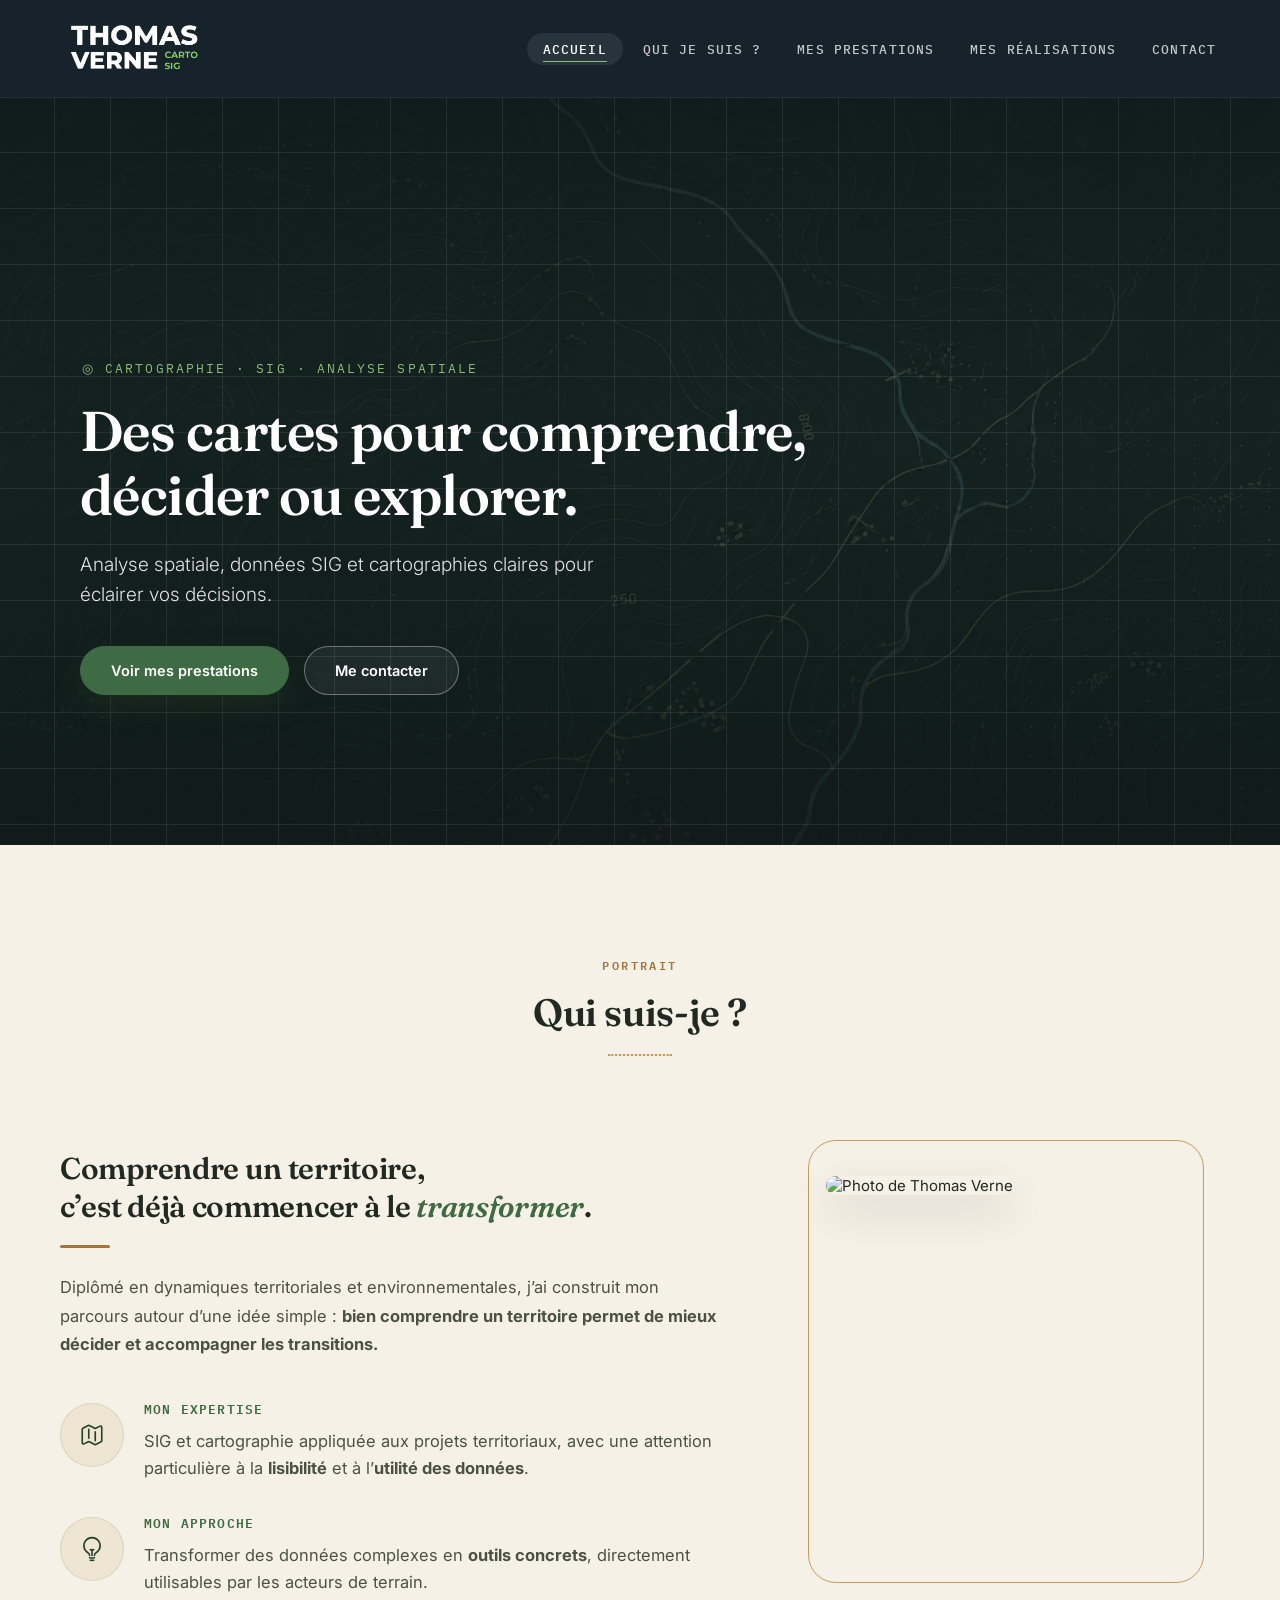
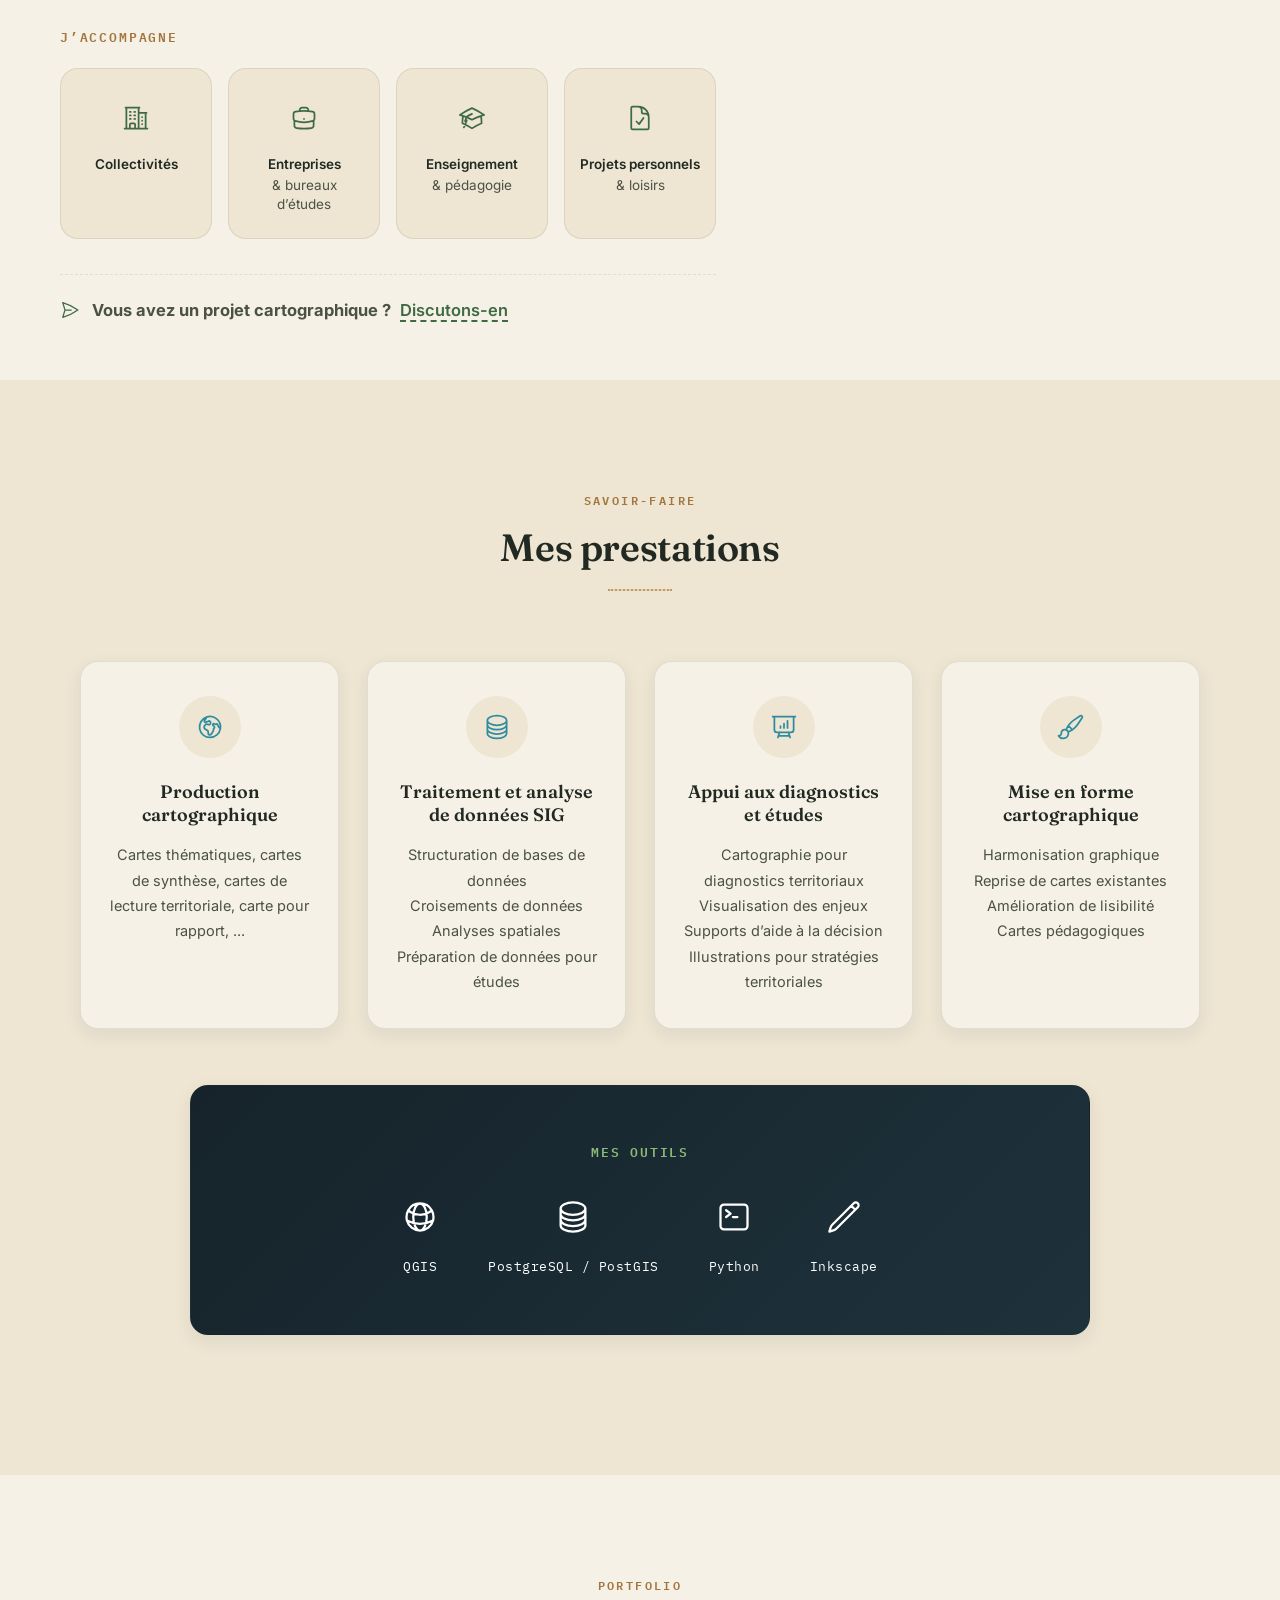
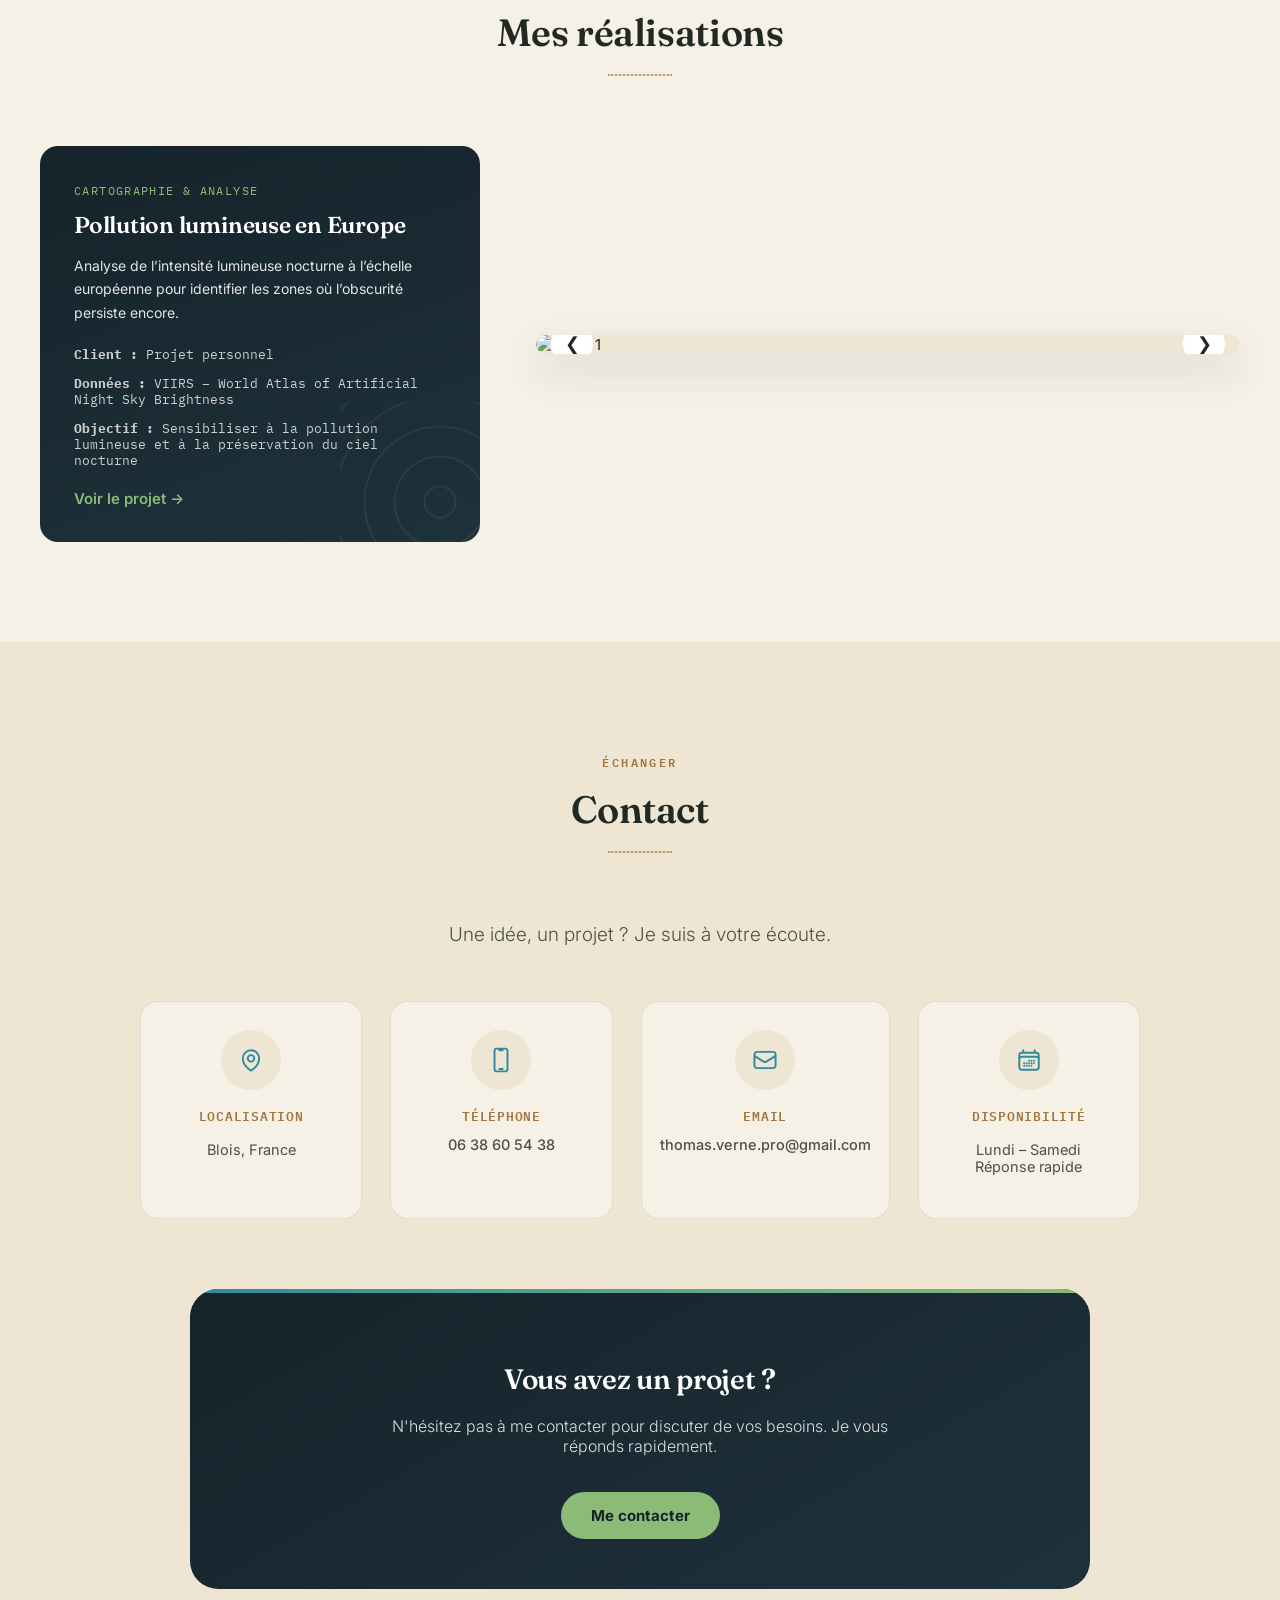
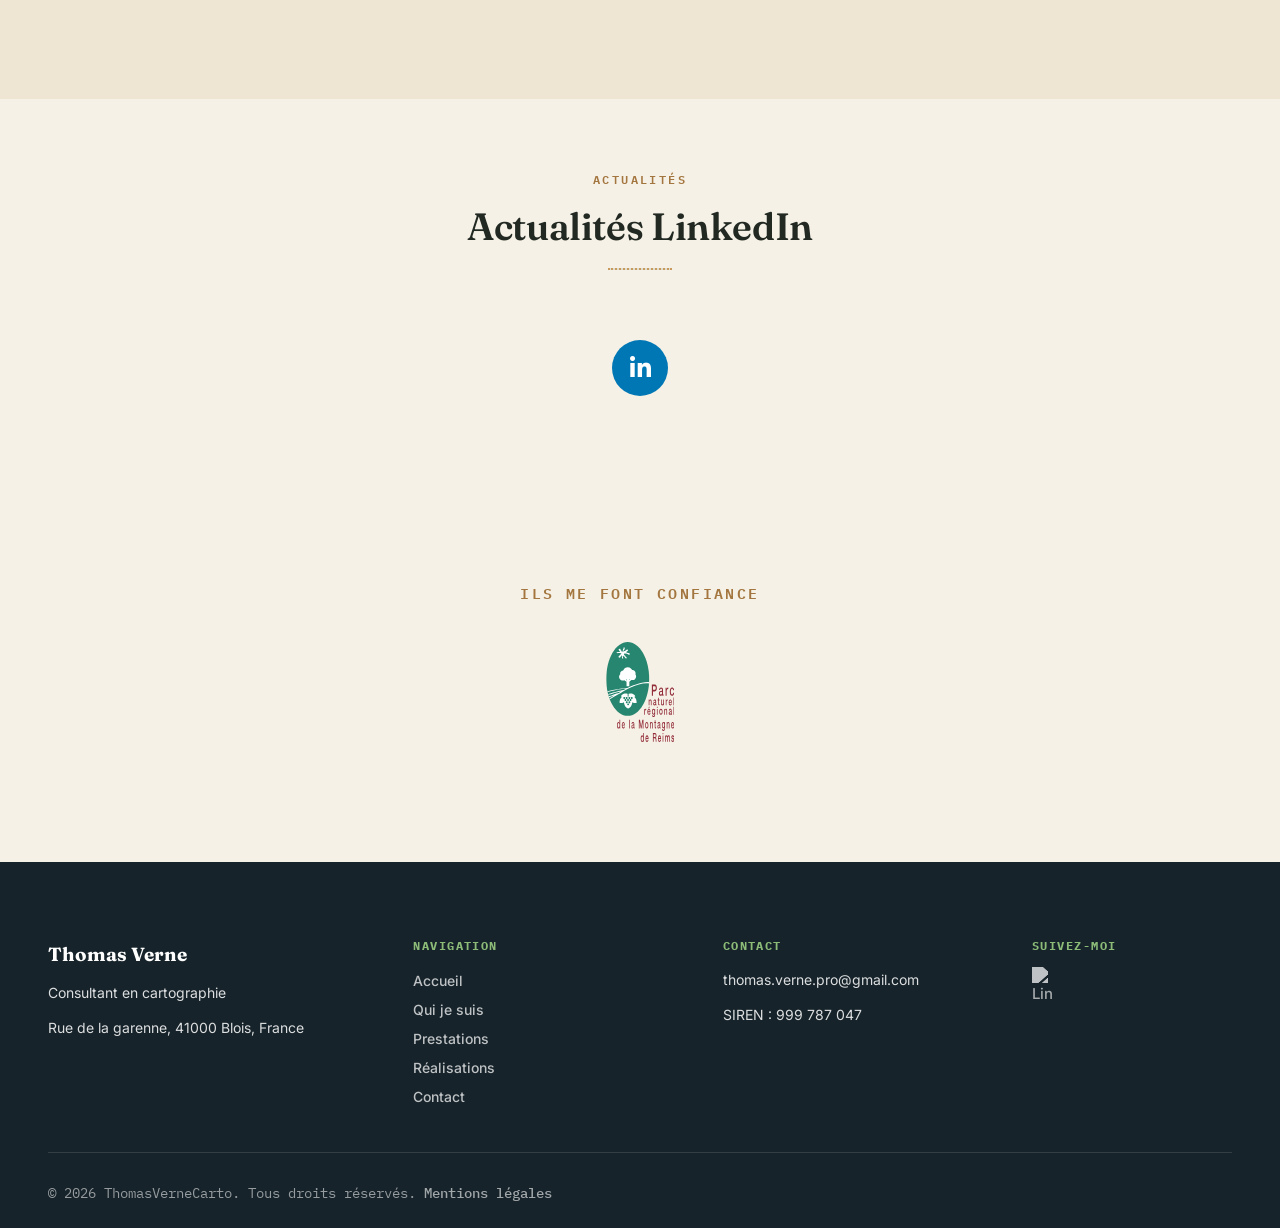
==== commit 3dcd3497: "Add files via upload" ====
--- a/index.html
+++ b/index.html
@@ -5,9 +5,28 @@
     <meta charset="UTF-8">
     <meta name="viewport" content="width=device-width, initial-scale=1.0">
     <meta name="description"
-        content="Consultant cartographe spécialisé en analyse territoriale, SIG et cartographie pour collectivités et bureaux d’étude.">
-
-    <title>Thomas Verne - Consultant en cartographie</title>
+        content="Thomas Verne — Consultant cartographe (ThomasVerneCarto), spécialisé en analyse territoriale, SIG et cartographie pour collectivités et bureaux d'étude. Basé à Blois.">
+
+    <title>Thomas Verne — Consultant en cartographie & SIG | ThomasVerneCarto</title>
+
+    <!-- Canonical -->
+    <link rel="canonical" href="https://www.thomasvernecarto.fr/">
+
+    <!-- Open Graph / réseaux sociaux -->
+    <meta property="og:type" content="website">
+    <meta property="og:site_name" content="ThomasVerneCarto">
+    <meta property="og:title" content="Thomas Verne — Consultant en cartographie & SIG">
+    <meta property="og:description"
+        content="Analyse spatiale, données SIG et cartographies claires pour éclairer vos décisions. Collectivités, bureaux d'étude, recherche.">
+    <meta property="og:url" content="https://www.thomasvernecarto.fr/">
+    <meta property="og:image" content="https://www.thomasvernecarto.fr/images/og-cover.png">
+    <meta property="og:locale" content="fr_FR">
+
+    <meta name="twitter:card" content="summary_large_image">
+    <meta name="twitter:title" content="Thomas Verne — Consultant en cartographie & SIG">
+    <meta name="twitter:description"
+        content="Analyse spatiale, données SIG et cartographies claires pour éclairer vos décisions.">
+    <meta name="twitter:image" content="https://www.thomasvernecarto.fr/images/og-cover.png">
 
     <link rel="stylesheet" href="style.css">
 
@@ -17,8 +36,40 @@
     <!-- Polices -->
     <link rel="preconnect" href="https://fonts.googleapis.com">
     <link rel="preconnect" href="https://fonts.gstatic.com" crossorigin>
-    <link href="https://fonts.googleapis.com/css2?family=Fraunces:ital,wght@0,300;0,600;0,700;1,500&family=Inter:wght@300;400;500;600;700&family=IBM+Plex+Mono:wght@400;500;600&display=swap" rel="stylesheet">
+    <link
+        href="https://fonts.googleapis.com/css2?family=Fraunces:ital,wght@0,300;0,600;0,700;1,500&family=Inter:wght@300;400;500;600;700&family=IBM+Plex+Mono:wght@400;500;600&display=swap"
+        rel="stylesheet">
     <link href="https://cdnjs.cloudflare.com/ajax/libs/font-awesome/6.5.1/css/all.min.css" rel="stylesheet">
+
+    <!-- Données structurées — aide Google à comprendre qui tu es -->
+    <script type="application/ld+json">
+    {
+        "@context": "https://schema.org",
+        "@type": "ProfessionalService",
+        "name": "ThomasVerneCarto",
+        "alternateName": "Thomas Verne Carto SIG",
+        "url": "https://www.thomasvernecarto.fr/",
+        "image": "https://www.thomasvernecarto.fr/images/og-cover.png",
+        "description": "Consultant en cartographie, SIG et analyse spatiale pour collectivités, bureaux d'étude et projets de recherche.",
+        "email": "thomas.verne.pro@gmail.com",
+        "founder": {
+            "@type": "Person",
+            "name": "Thomas Verne",
+            "jobTitle": "Consultant en cartographie et SIG",
+            "sameAs": [
+                "https://www.linkedin.com/in/thomas-verne-03a4521a6/"
+            ]
+        },
+        "address": {
+            "@type": "PostalAddress",
+            "streetAddress": "Rue de la garenne",
+            "postalCode": "41000",
+            "addressLocality": "Blois",
+            "addressCountry": "FR"
+        },
+        "areaServed": "FR"
+    }
+    </script>
 </head>
 
 <body>
@@ -52,6 +103,8 @@
     <!-- ================= HERO ================= -->
 
     <section id="top" class="hero">
+        <div class="hero-graticule"></div>
+
         <div class="hero-content">
 
             <p class="hero-eyebrow">Cartographie · SIG · Analyse spatiale</p>
@@ -71,6 +124,17 @@
 
         </div>
     </section>
+
+    <div class="hero-crosshair" id="heroCrosshair">
+        <svg viewBox="0 0 34 34">
+            <circle cx="17" cy="17" r="9" />
+            <line x1="17" y1="0" x2="17" y2="10" />
+            <line x1="17" y1="24" x2="17" y2="34" />
+            <line x1="0" y1="17" x2="10" y2="17" />
+            <line x1="24" y1="17" x2="34" y2="17" />
+        </svg>
+        <div class="hero-coords" id="heroCoords">48.8566° N · 2.3522° E</div>
+    </div>
 
     <!-- ================= qui suis-je ================= -->
 
@@ -428,6 +492,7 @@
                     <img src="images/carte15.png" class="slide" alt="Carte 15">
                     <img src="images/carte16.png" class="slide" alt="Carte 16">
                     <img src="images/carte17.png" class="slide" alt="Carte 17">
+                    <img src="images/carte18.svg" class="slide" alt="Préparation SIG - itinérance douce PNRMR">
                 </div>
 
                 <button class="arrow next">&#10095;</button>
@@ -571,15 +636,7 @@
             <a href="https://www.parc-montagnedereims.fr/" target="_blank" class="client-logo active">
                 <img src="images/logo-pnrmr.svg" alt="">
             </a>
-<!--
-            <a href="https://domeliaconseil.fr/" target="_blank" class="client-logo">
-                <img src="images/logo-domelia.png" alt="">
-            </a>
-
-            <a href="https://www.vienne-condrieu-agglomeration.fr/" target="_blank" class="client-logo">
-                <img src="images/logo-vca.png" alt="">
-            </a>
-        -->
+
         </div>
 
     </section>
@@ -924,7 +981,15 @@
                 data: "GLAMOS",
                 objectif: "Comparer les emprises glaciaires historiques et récentes afin de visualiser l'impact du changement climatique sur les glaciers alpins à l'aide d'outils SIG et de cartographie.",
                 link: "#"
-            }
+            },
+            {
+                title: "Préparation SIG pour intégration Geotrek",
+                desc: "Préparation de 25 tronçons d'itinéraires de randonnée (PR, escapades du Parc, boucles) calés sur la BD Topo, en vue de leur intégration dans la plateforme Geotrek.",
+                client: "Parc naturel régional de la Montagne de Reims",
+                data: "Tracés GPX, BD Topo IGN",
+                objectif: "Fournir un shapefile unique, topologiquement propre et prêt à l'import Geotrek, dans le cadre du projet Interreg MONA",
+                link: "#"
+            },
         ];
 
         /* ELEMENTS */
@@ -970,6 +1035,16 @@
             });
         }
 
+        // 2e façon d'agrandir : clic direct sur l'image du carrousel
+        slides.forEach((slide) => {
+            slide.style.cursor = "zoom-in";
+            slide.addEventListener("click", () => {
+                portfolioModal.style.display = "flex";
+                modalImg.src = slides[index].src;
+                modalCaption.textContent = projects[index].title;
+            });
+        });
+
         if (modalClosePortfolio) {
             modalClosePortfolio.addEventListener("click", () => {
                 portfolioModal.style.display = "none";
@@ -986,7 +1061,7 @@
 
         const modal = document.getElementById("contactModal");
         const openBtn = document.getElementById("openModal");
-        const closeBtn = document.querySelector(".modal-close");
+        const closeBtn = document.querySelector("#contactModal .modal-close");
         const cancelBtn = document.querySelector(".btn-cancel");
 
         if (openBtn) {
@@ -1004,6 +1079,33 @@
                 modal.style.display = "none";
             }
         };
+
+        /* ===== RETICULE DE COORDONNEES (hero) ===== */
+
+        const heroSection = document.querySelector(".hero");
+        const heroCrosshair = document.getElementById("heroCrosshair");
+        const heroCoords = document.getElementById("heroCoords");
+        const prefersReducedMotion = window.matchMedia("(prefers-reduced-motion: reduce)").matches;
+
+        if (heroSection && heroCrosshair && !prefersReducedMotion) {
+            heroSection.addEventListener("mousemove", (e) => {
+                const rect = heroSection.getBoundingClientRect();
+                const xRatio = (e.clientX - rect.left) / rect.width;
+                const yRatio = (e.clientY - rect.top) / rect.height;
+
+                /* projection approximative sur une emprise France */
+                const lon = -4.5 + xRatio * 12.5;
+                const lat = 51.0 - yRatio * 9.5;
+
+                heroCrosshair.style.left = e.clientX + "px";
+                heroCrosshair.style.top = e.clientY + "px";
+                heroCrosshair.classList.add("show");
+                heroCoords.textContent = `${lat.toFixed(4)}° N · ${lon.toFixed(4)}° E`;
+            });
+            heroSection.addEventListener("mouseleave", () => {
+                heroCrosshair.classList.remove("show");
+            });
+        }
 
         /*Burger mobile*/
 
--- a/style.css
+++ b/style.css
@@ -213,19 +213,61 @@
     background-position:center;
     position:relative;
     overflow:hidden;
-}
-
-.hero::before{
-    /* liseré de courbes de niveau, coin haut-droit — signature carto */
-    content:"";
+    cursor:crosshair;
+}
+
+.hero-graticule{
     position:absolute;
-    top:-120px; right:-120px;
-    width:520px; height:520px;
-    background-image: repeating-radial-gradient(circle,
-        transparent 0, transparent 22px,
-        rgba(255,255,255,0.09) 23px, rgba(255,255,255,0.09) 24px,
-        transparent 25px, transparent 46px);
+    inset:-2px;
+    background-image:
+        linear-gradient(rgba(255,255,255,0.08) 1px, transparent 1px),
+        linear-gradient(90deg, rgba(255,255,255,0.08) 1px, transparent 1px);
+    background-size:56px 56px;
+    animation: heroDrift 55s linear infinite;
     pointer-events:none;
+    z-index:0;
+}
+
+@keyframes heroDrift{
+    from{ background-position:0 0, 0 0; }
+    to{ background-position:56px 56px, 56px 56px; }
+}
+
+@media (prefers-reduced-motion: reduce){
+    .hero-graticule{ animation:none; }
+}
+
+/* réticule de coordonnées qui suit le curseur — signature carto */
+.hero-crosshair{
+    position:fixed;
+    z-index:20;
+    pointer-events:none;
+    transform:translate(-50%,-50%);
+    opacity:0;
+    transition:opacity .2s ease;
+}
+.hero-crosshair.show{ opacity:1; }
+.hero-crosshair svg{ width:34px; height:34px; overflow:visible; }
+.hero-crosshair line,
+.hero-crosshair circle{
+    stroke:var(--forest-light);
+    stroke-width:1;
+    fill:none;
+}
+.hero-coords{
+    position:absolute;
+    top:20px; left:20px;
+    white-space:nowrap;
+    font-family:var(--font-mono);
+    font-size:11px;
+    letter-spacing:0.02em;
+    color:#ffffff;
+    background:rgba(15,22,20,0.78);
+    border:1px solid rgba(255,255,255,0.18);
+    padding:4px 9px;
+}
+@media (max-width:860px){
+    .hero-crosshair{ display:none; }
 }
 
 .hero-content{
@@ -1151,23 +1193,23 @@
 
 .clients-strip{
     text-align:center;
-    padding:40px 0;
+    padding:80px 0;
     background-color: var(--paper);
 }
 
 .clients-strip h3{
-    font-size: 12.5px;
+    font-size: 15px;
     font-weight: 600;
     font-family: var(--font-mono);
     text-transform:uppercase;
-    letter-spacing:0.14em;
+    letter-spacing:0.16em;
     color: var(--contour);
-    margin-bottom: 24px;
+    margin-bottom: 36px;
 }
 
 .client-fade{
     position:relative;
-    height:90px;
+    height:140px;
 }
 
 .client-logo{
@@ -1187,7 +1229,7 @@
 }
 
 .client-logo img{
-    height:64px;
+    height:100px;
     filter:grayscale(35%);
     transition:filter 0.3s ease;
 }
@@ -1711,4 +1753,4 @@
 
     .footer-container{ flex-direction:column; }
     .footer-bottom{ flex-direction:column; gap:10px; }
-}
+}
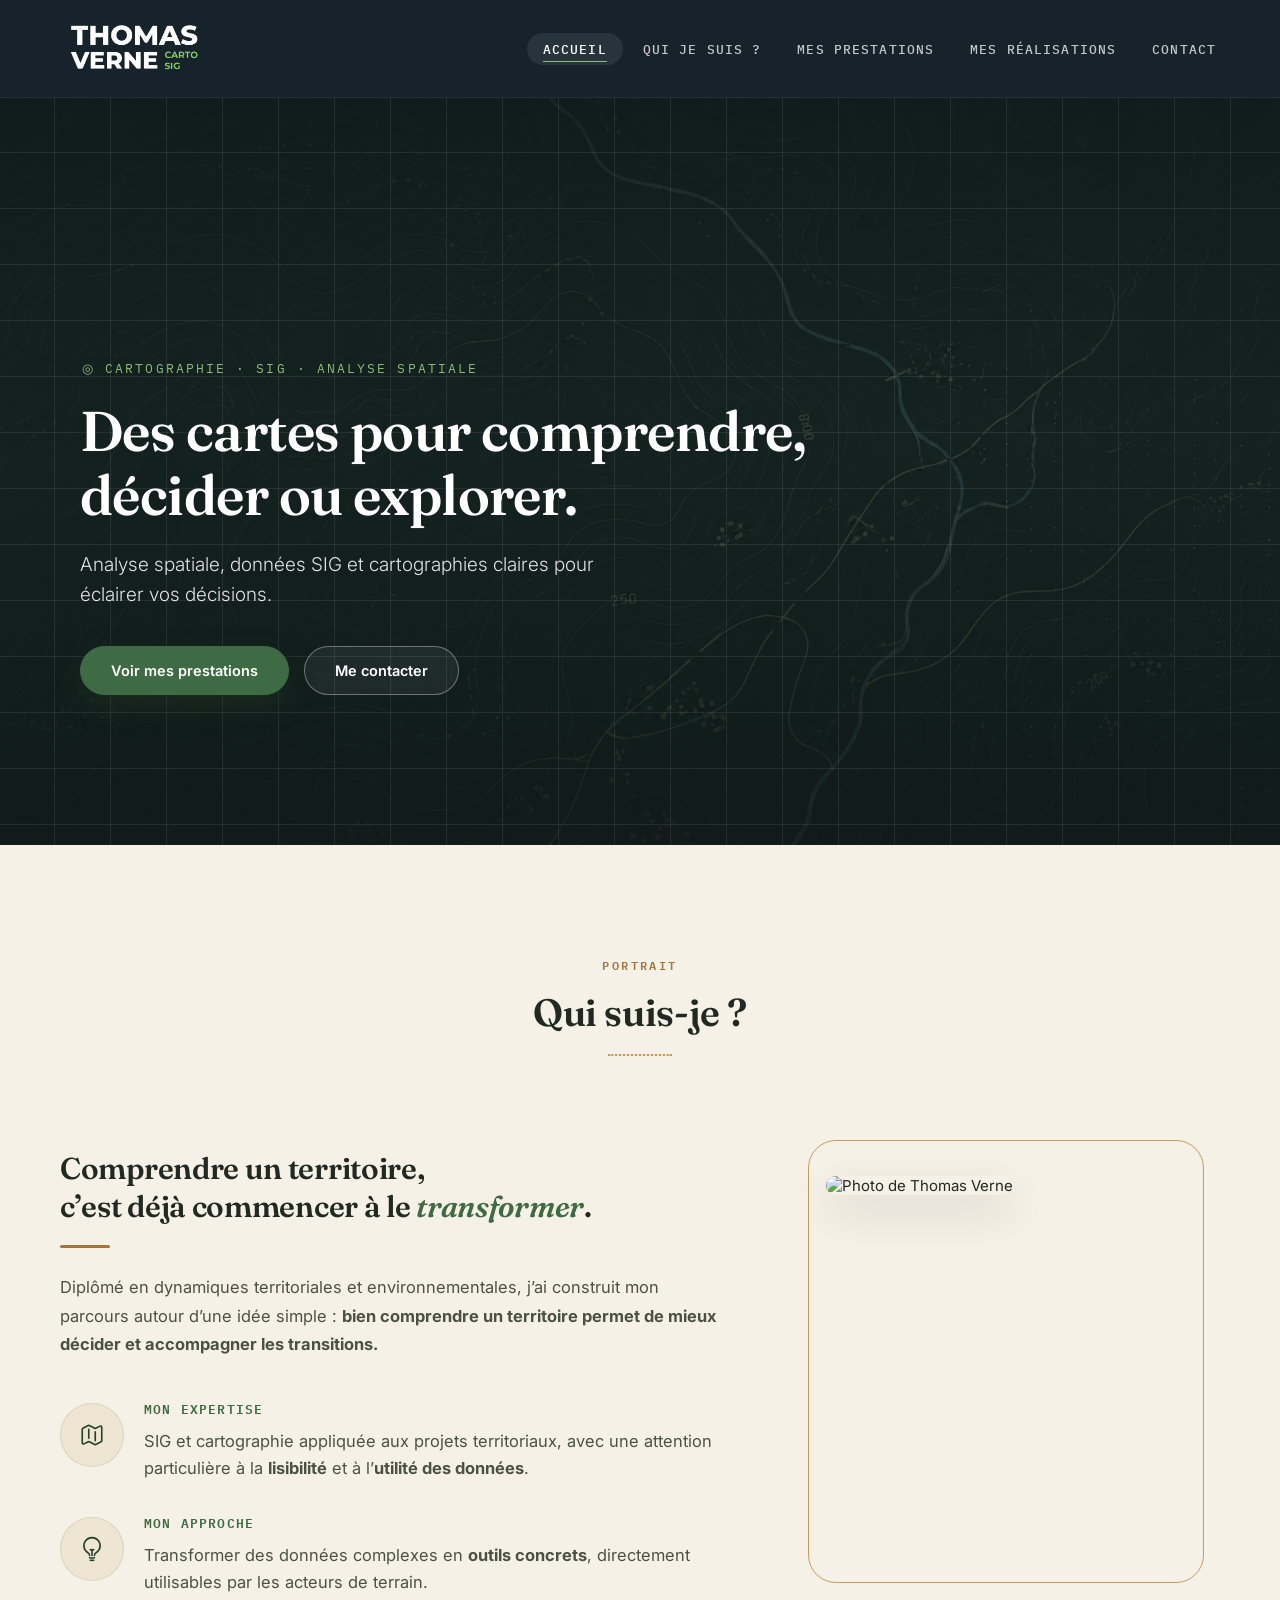
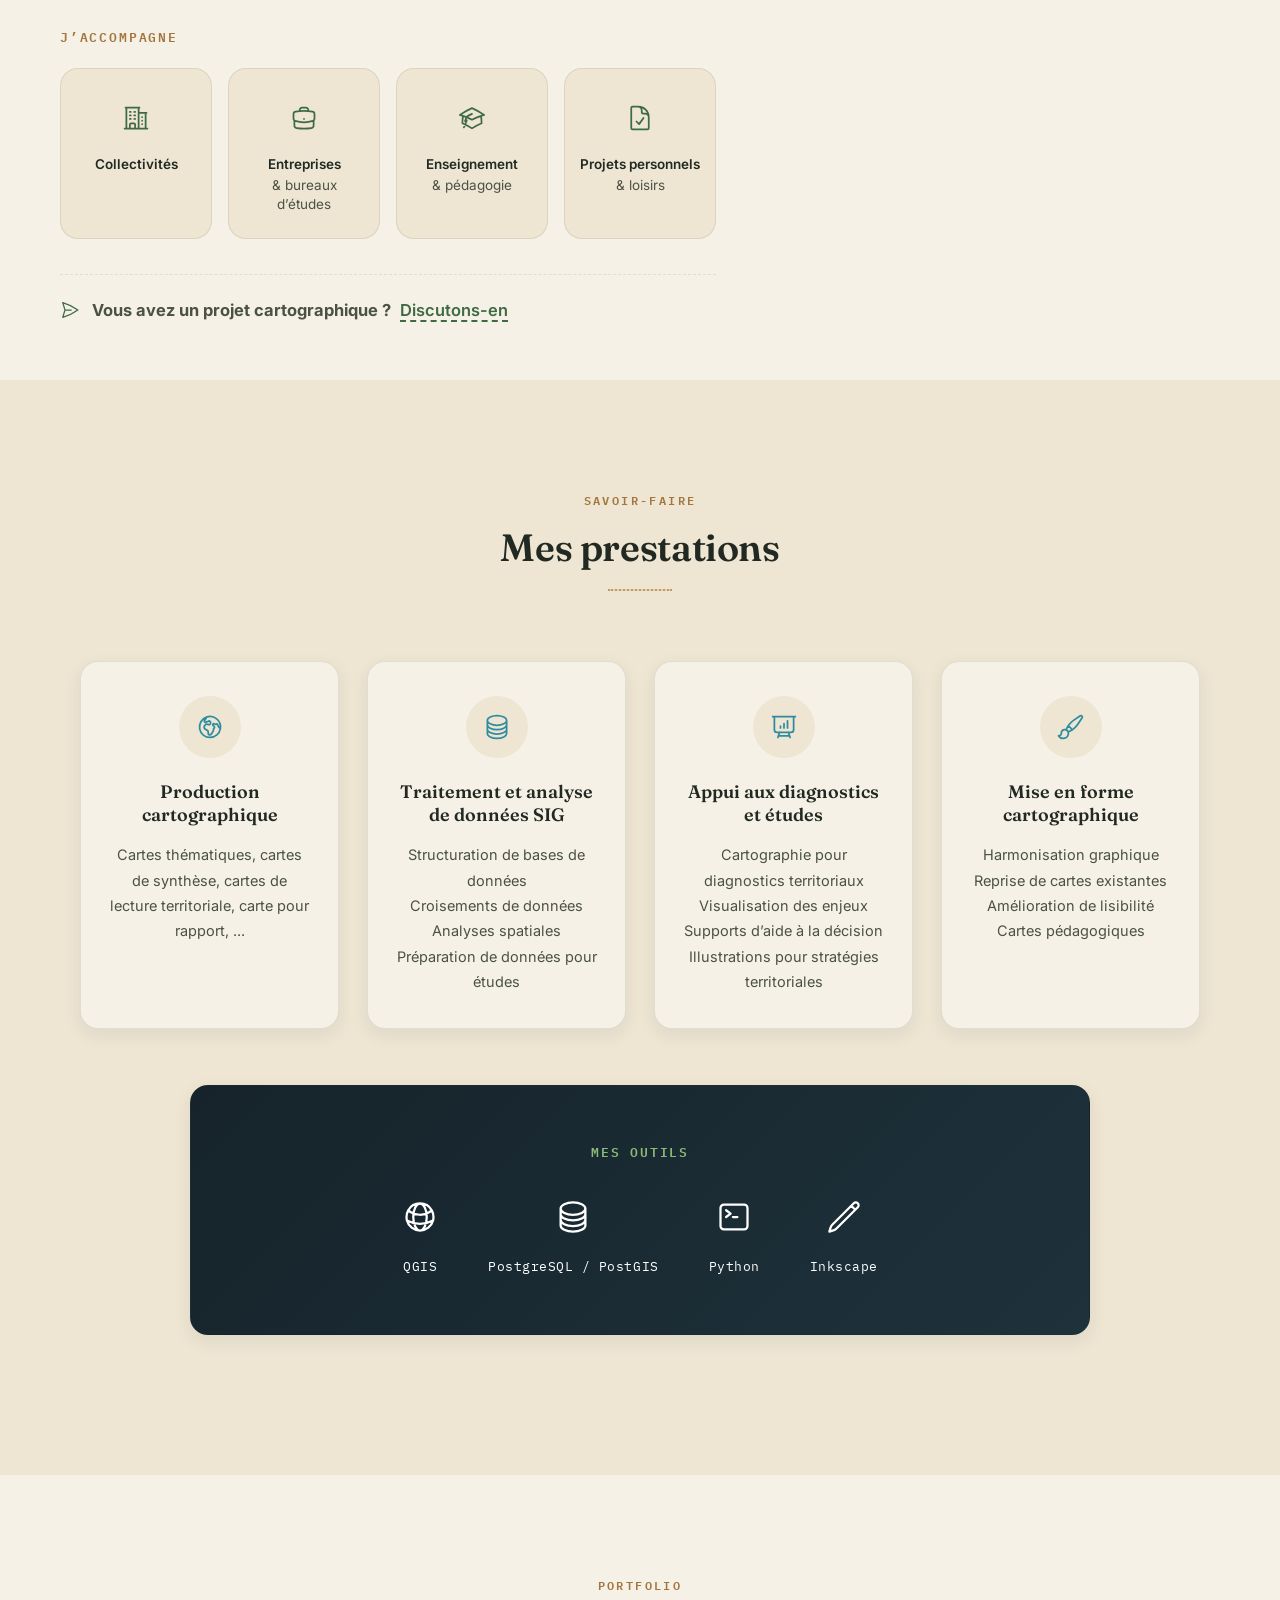
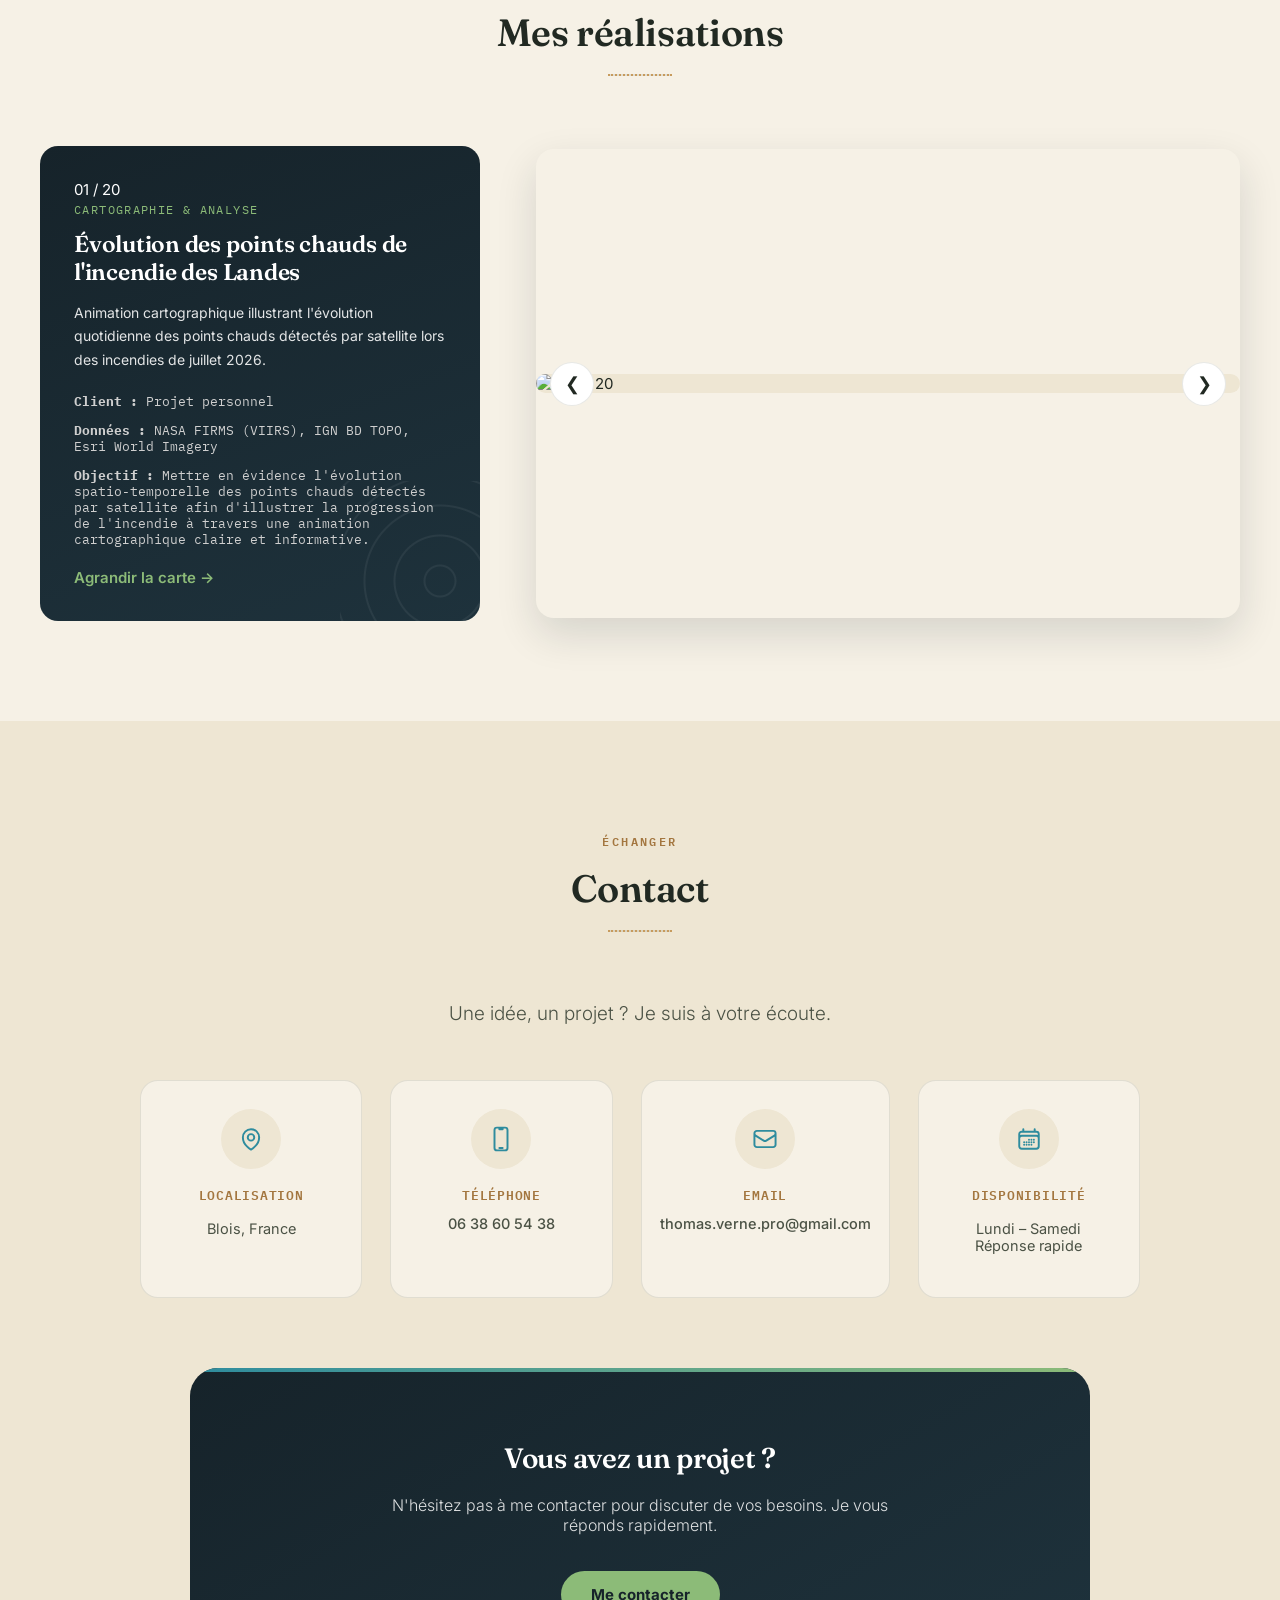
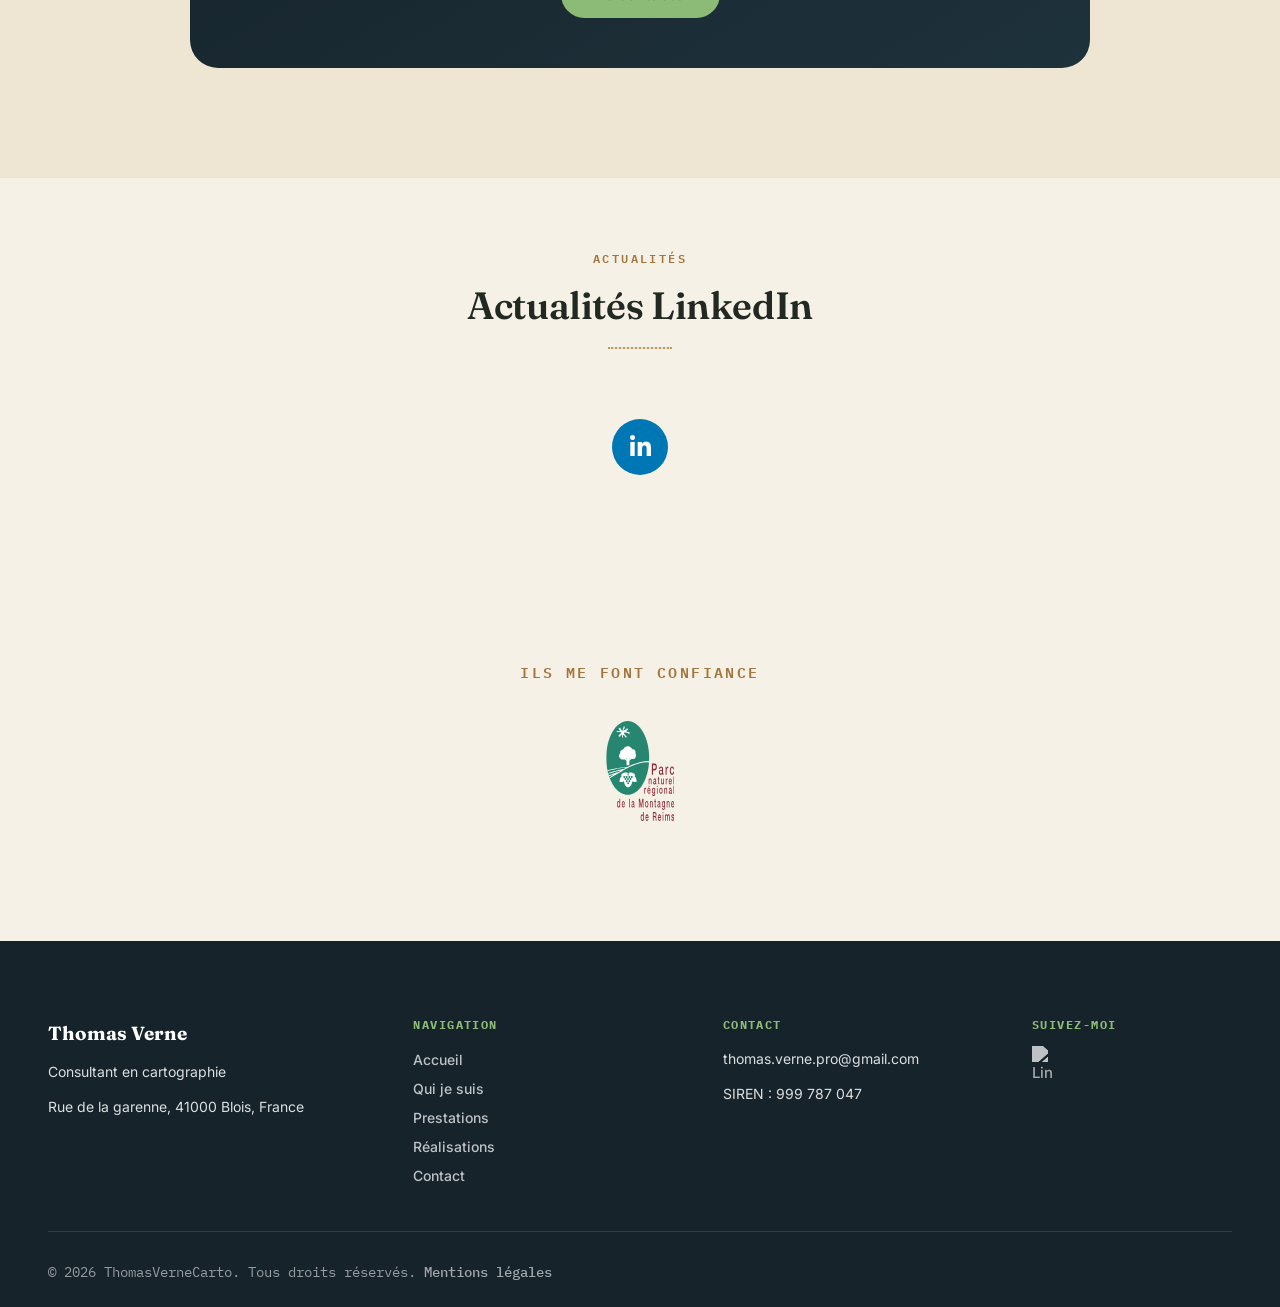
==== commit 7993c9f9: "Add files via upload" ====
--- a/index.html
+++ b/index.html
@@ -4,6 +4,7 @@
 <head>
     <meta charset="UTF-8">
     <meta name="viewport" content="width=device-width, initial-scale=1.0">
+    <meta name="google-site-verification" content="wnN3dia0OGUuCswsACI6HlpgH8ZPGX67i7CkIDNpevI" />
     <meta name="description"
         content="Thomas Verne — Consultant cartographe (ThomasVerneCarto), spécialisé en analyse territoriale, SIG et cartographie pour collectivités et bureaux d'étude. Basé à Blois.">
 
@@ -453,6 +454,11 @@
 
             <!-- BLOC TEXTE -->
             <div class="portfolio-info">
+                <div class="portfolio-counter">
+                    <span id="current-slide">01</span>
+                    <span class="separator">/</span>
+                    <span id="total-slides">18</span>
+                </div>
                 <span class="portfolio-tag" id="p-tag">Cartographie & analyse</span>
 
                 <h2 id="p-title">Titre</h2>
@@ -467,7 +473,7 @@
                     <p><strong>Objectif :</strong> <span id="p-objectif"></span></p>
                 </div>
 
-                <a href="#" class="portfolio-link" id="p-link">Voir le projet →</a>
+                <a href="#" class="portfolio-link" id="p-link">Agrandir la carte →</a>
             </div>
 
             <!-- CAROUSEL -->
@@ -475,6 +481,10 @@
                 <button class="arrow prev">&#10094;</button>
 
                 <div class="carousel-track">
+                    <img src="images/carte20.gif" class="slide" alt="Carte 20">
+                    <img src="images/carte19.png" class="slide" alt="Carte 19">
+                    <img src="images/carte18.svg" class="slide" alt="Préparation SIG - itinérance douce PNRMR">
+                    <img src="images/carte17.png" class="slide" alt="Carte 17">
                     <img src="images/carte1.png" class="slide" alt="Carte 1">
                     <img src="images/carte2.png" class="slide" alt="Carte 2">
                     <img src="images/carte3.png" class="slide" alt="Carte 3">
@@ -491,8 +501,7 @@
                     <img src="images/carte14.png" class="slide" alt="Carte 14">
                     <img src="images/carte15.png" class="slide" alt="Carte 15">
                     <img src="images/carte16.png" class="slide" alt="Carte 16">
-                    <img src="images/carte17.png" class="slide" alt="Carte 17">
-                    <img src="images/carte18.svg" class="slide" alt="Préparation SIG - itinérance douce PNRMR">
+
                 </div>
 
                 <button class="arrow next">&#10095;</button>
@@ -501,6 +510,7 @@
         </div>
     </section>
     <!-- 🔥 MODAL (A METTRE ICI) -->
+
     <div class="portfolio-modal" id="portfolio-modal">
         <span class="modal-close" id="modal-close">&times;</span>
 
@@ -847,6 +857,38 @@
 
         const projects = [
             {
+                title: "Évolution des points chauds de l'incendie des Landes",
+                desc: "Animation cartographique illustrant l'évolution quotidienne des points chauds détectés par satellite lors des incendies de juillet 2026.",
+                client: "Projet personnel",
+                data: "NASA FIRMS (VIIRS), IGN BD TOPO, Esri World Imagery",
+                objectif: "Mettre en évidence l'évolution spatio-temporelle des points chauds détectés par satellite afin d'illustrer la progression de l'incendie à travers une animation cartographique claire et informative.",
+                link: "#"
+            },
+            {
+                title: "Plan communal de Reventin-Vaugris",
+                desc: "Conception d'un plan communal moderne mettant en valeur les équipements, services et itinéraires de Reventin-Vaugris.",
+                client: "Projet personnel",
+                data: "Mairie de Reventin-Vaugris, BD Topo IGN, Google Maps",
+                objectif: "Concevoir un plan communal clair, moderne et fonctionnel destiné à valoriser le territoire et à faciliter l'orientation des habitants et des visiteurs.",
+                link: "#"
+            },
+            {
+                title: "Préparation SIG pour intégration Geotrek",
+                desc: "Préparation de 25 tronçons d'itinéraires de randonnée (PR, escapades du Parc, boucles) calés sur la BD Topo, en vue de leur intégration dans la plateforme Geotrek.",
+                client: "Parc naturel régional de la Montagne de Reims",
+                data: "Tracés GPX, BD Topo IGN",
+                objectif: "Fournir un shapefile unique, topologiquement propre et prêt à l'import Geotrek, dans le cadre du projet Interreg MONA",
+                link: "#"
+            },
+            {
+                title: "Le recul des glaciers dans la région de Zermatt",
+                desc: "Analyse de l'évolution des glaciers de Zermatt entre 1850 et 2018 à partir des données GLAMOS",
+                client: "Projet personnel",
+                data: "GLAMOS",
+                objectif: "Comparer les emprises glaciaires historiques et récentes afin de visualiser l'impact du changement climatique sur les glaciers alpins à l'aide d'outils SIG et de cartographie.",
+                link: "#"
+            },    
+            {
                 title: "Pollution lumineuse en Europe",
                 desc: "Analyse de l’intensité lumineuse nocturne à l’échelle européenne pour identifier les zones où l’obscurité persiste encore.",
                 client: "Projet personnel",
@@ -973,24 +1015,10 @@
                 data: "Données environnementales",
                 objectif: "Évaluer les enjeux sanitaires liés à la qualité de l’air",
                 link: "#"
-            },
-            {
-                title: "Le recul des glaciers dans la région de Zermatt",
-                desc: "Analyse de l'évolution des glaciers de Zermatt entre 1850 et 2018 à partir des données GLAMOS",
-                client: "Projet personnel",
-                data: "GLAMOS",
-                objectif: "Comparer les emprises glaciaires historiques et récentes afin de visualiser l'impact du changement climatique sur les glaciers alpins à l'aide d'outils SIG et de cartographie.",
-                link: "#"
-            },
-            {
-                title: "Préparation SIG pour intégration Geotrek",
-                desc: "Préparation de 25 tronçons d'itinéraires de randonnée (PR, escapades du Parc, boucles) calés sur la BD Topo, en vue de leur intégration dans la plateforme Geotrek.",
-                client: "Parc naturel régional de la Montagne de Reims",
-                data: "Tracés GPX, BD Topo IGN",
-                objectif: "Fournir un shapefile unique, topologiquement propre et prêt à l'import Geotrek, dans le cadre du projet Interreg MONA",
-                link: "#"
-            },
+            },                  
+            
         ];
+
 
         /* ELEMENTS */
         const pTitle = document.getElementById("p-title");
@@ -1010,6 +1038,13 @@
             pData.innerHTML = p.data;
             pObjectif.innerHTML = p.objectif;
             pLink.href = p.link;
+
+            // Compteur
+            document.getElementById("current-slide").textContent =
+                String(index + 1).padStart(2, "0");
+
+            document.getElementById("total-slides").textContent =
+                String(slides.length).padStart(2, "0");
         }
 
 
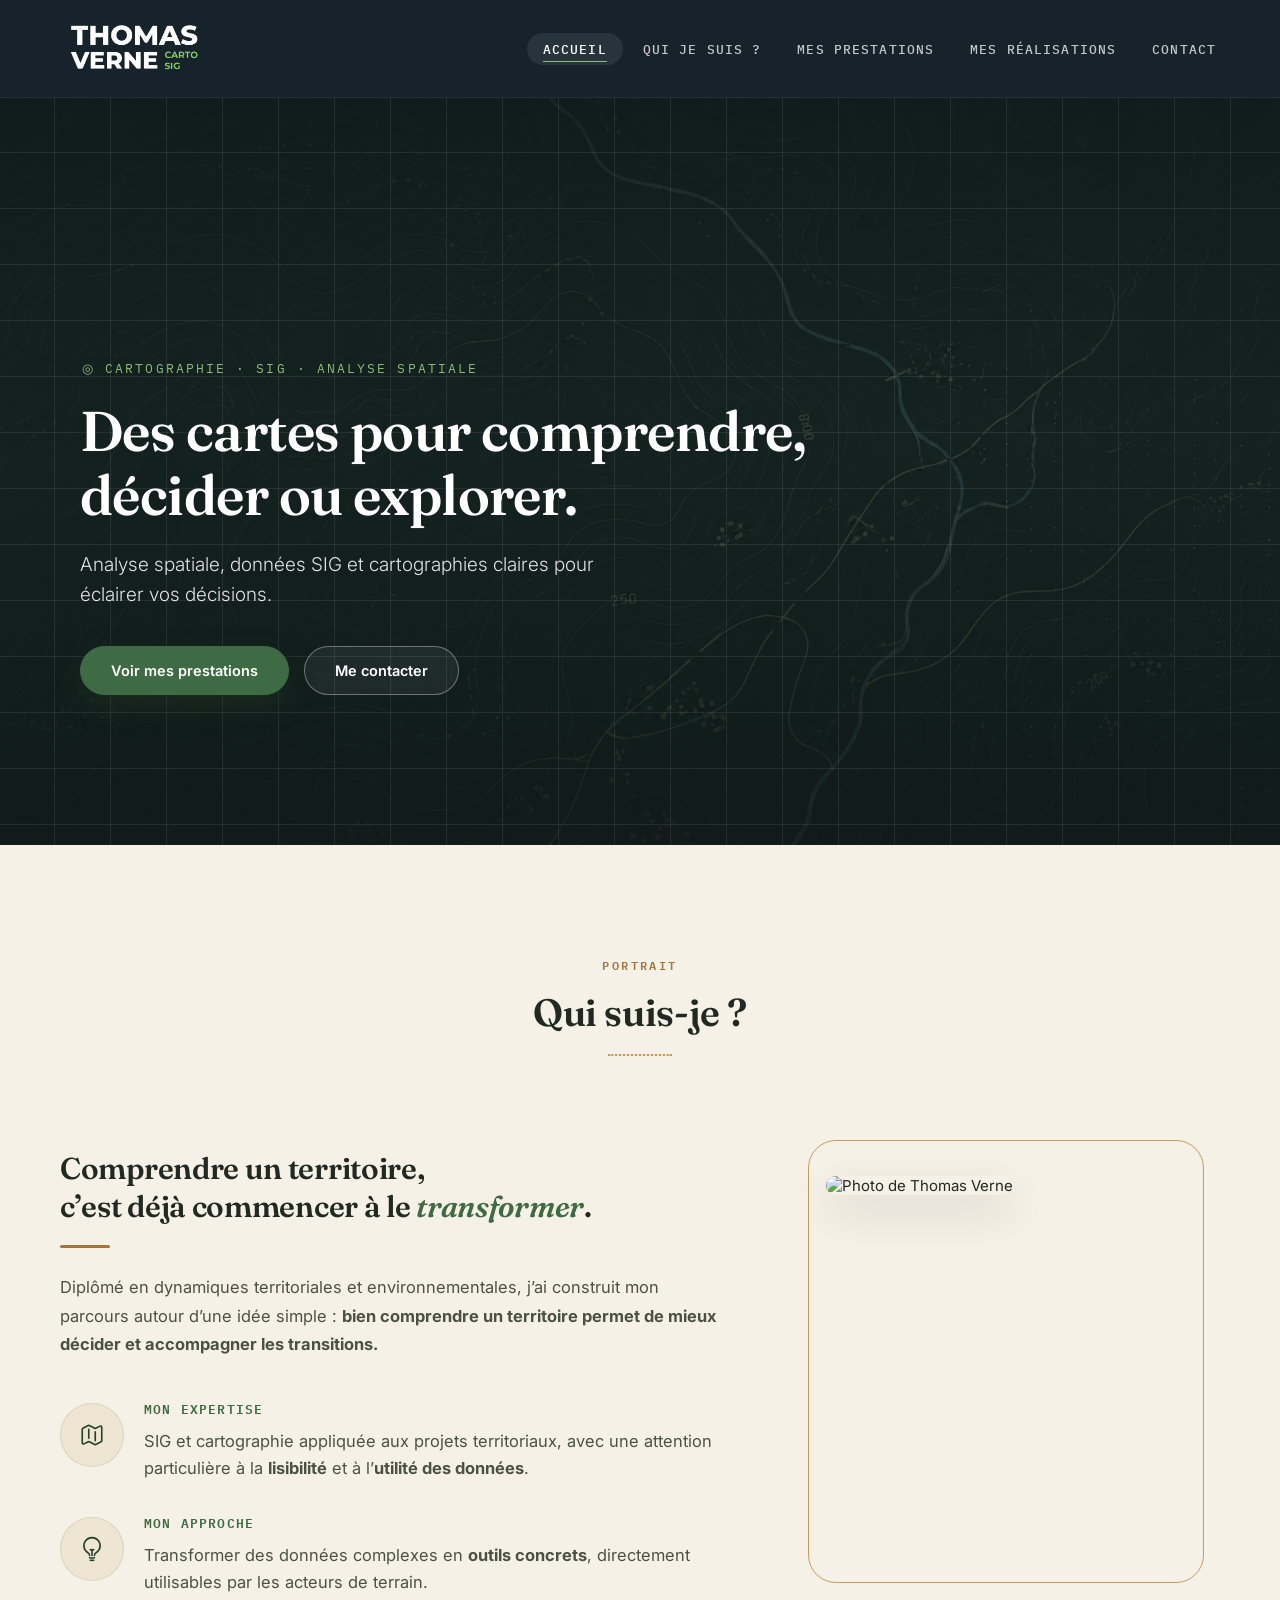
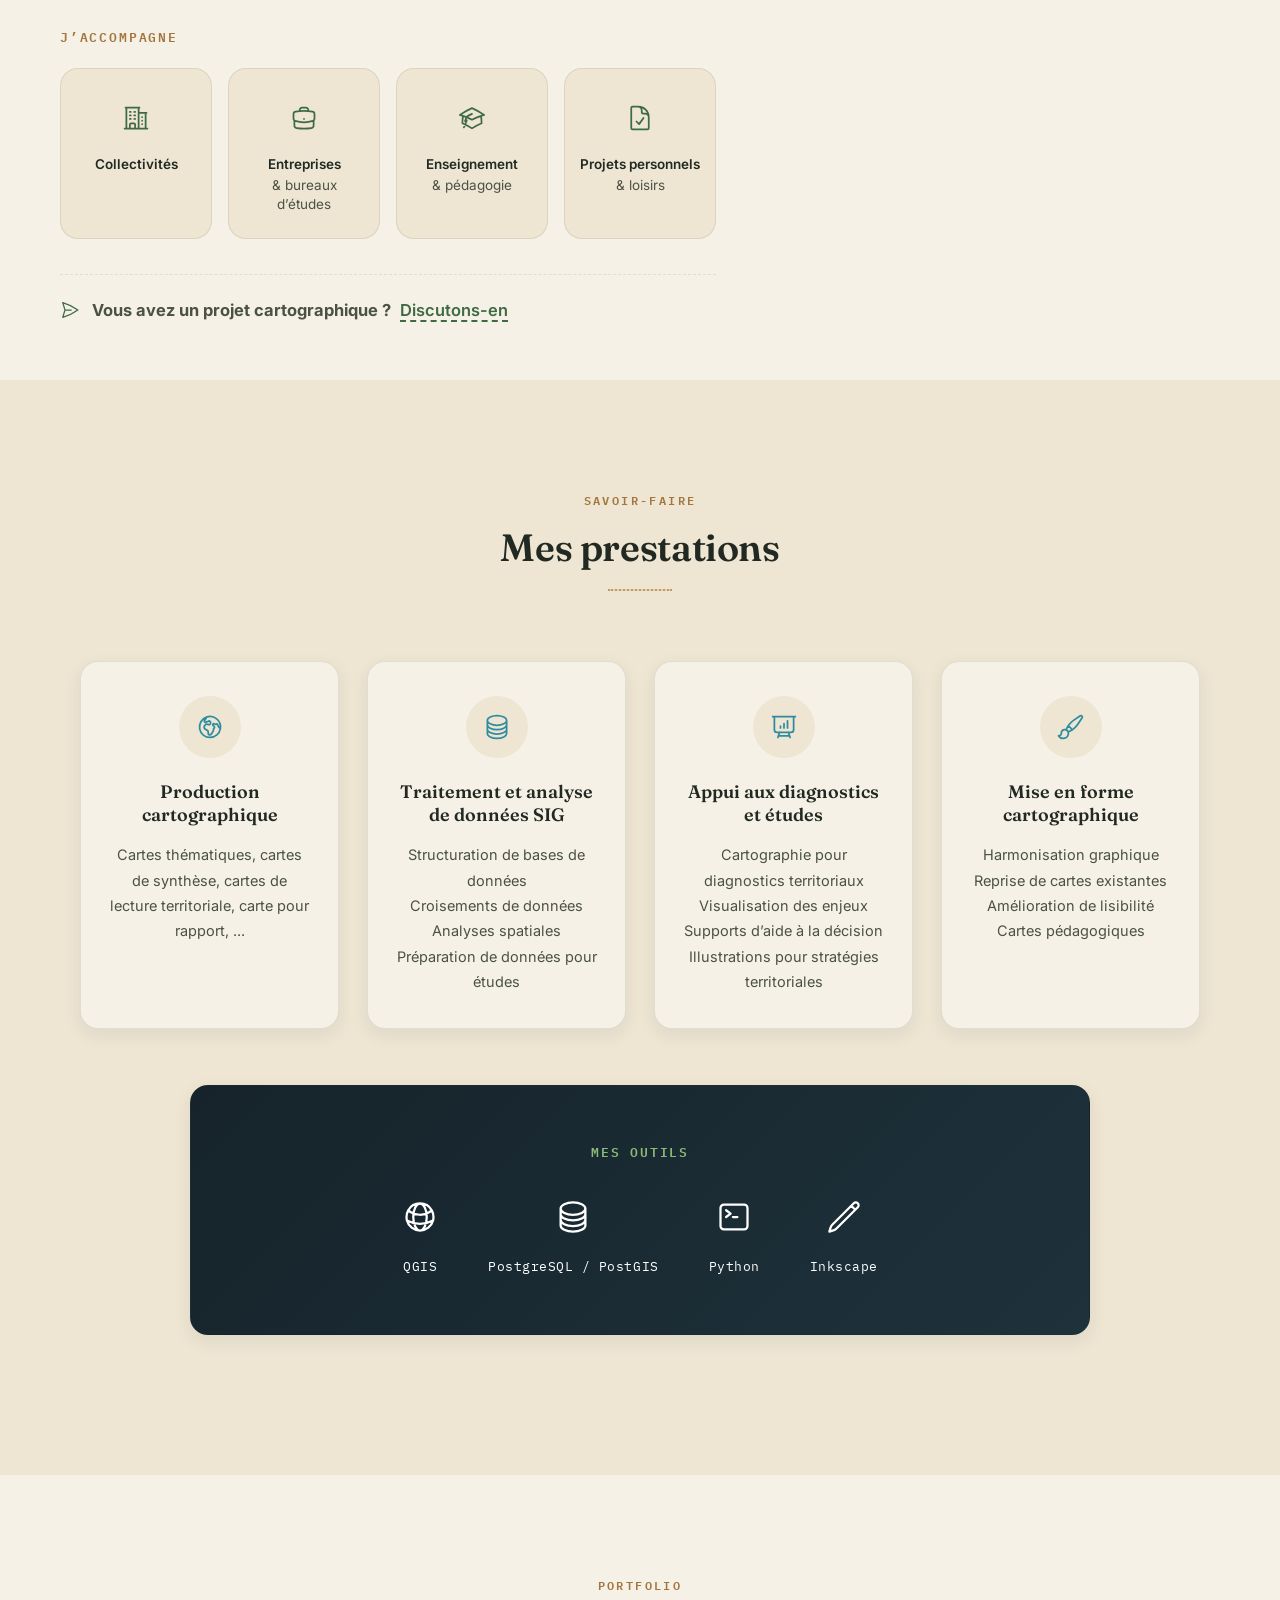
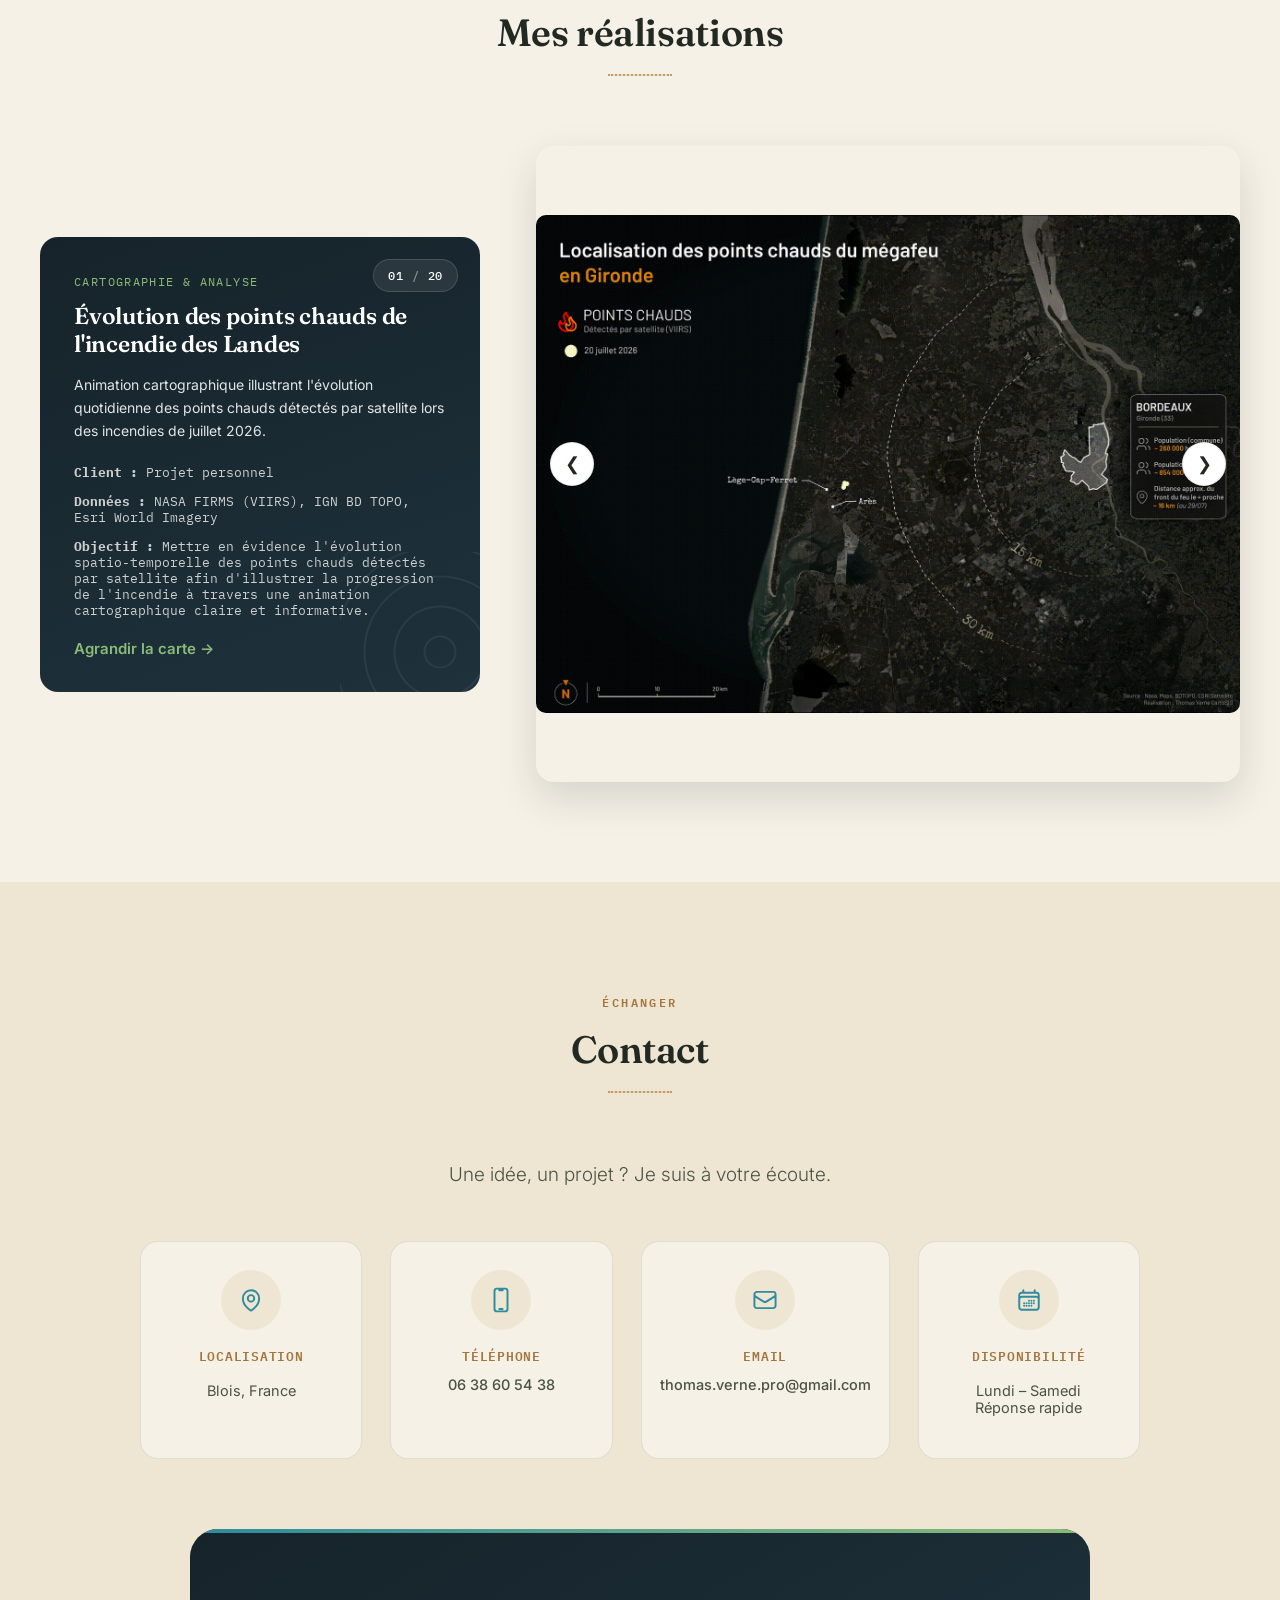
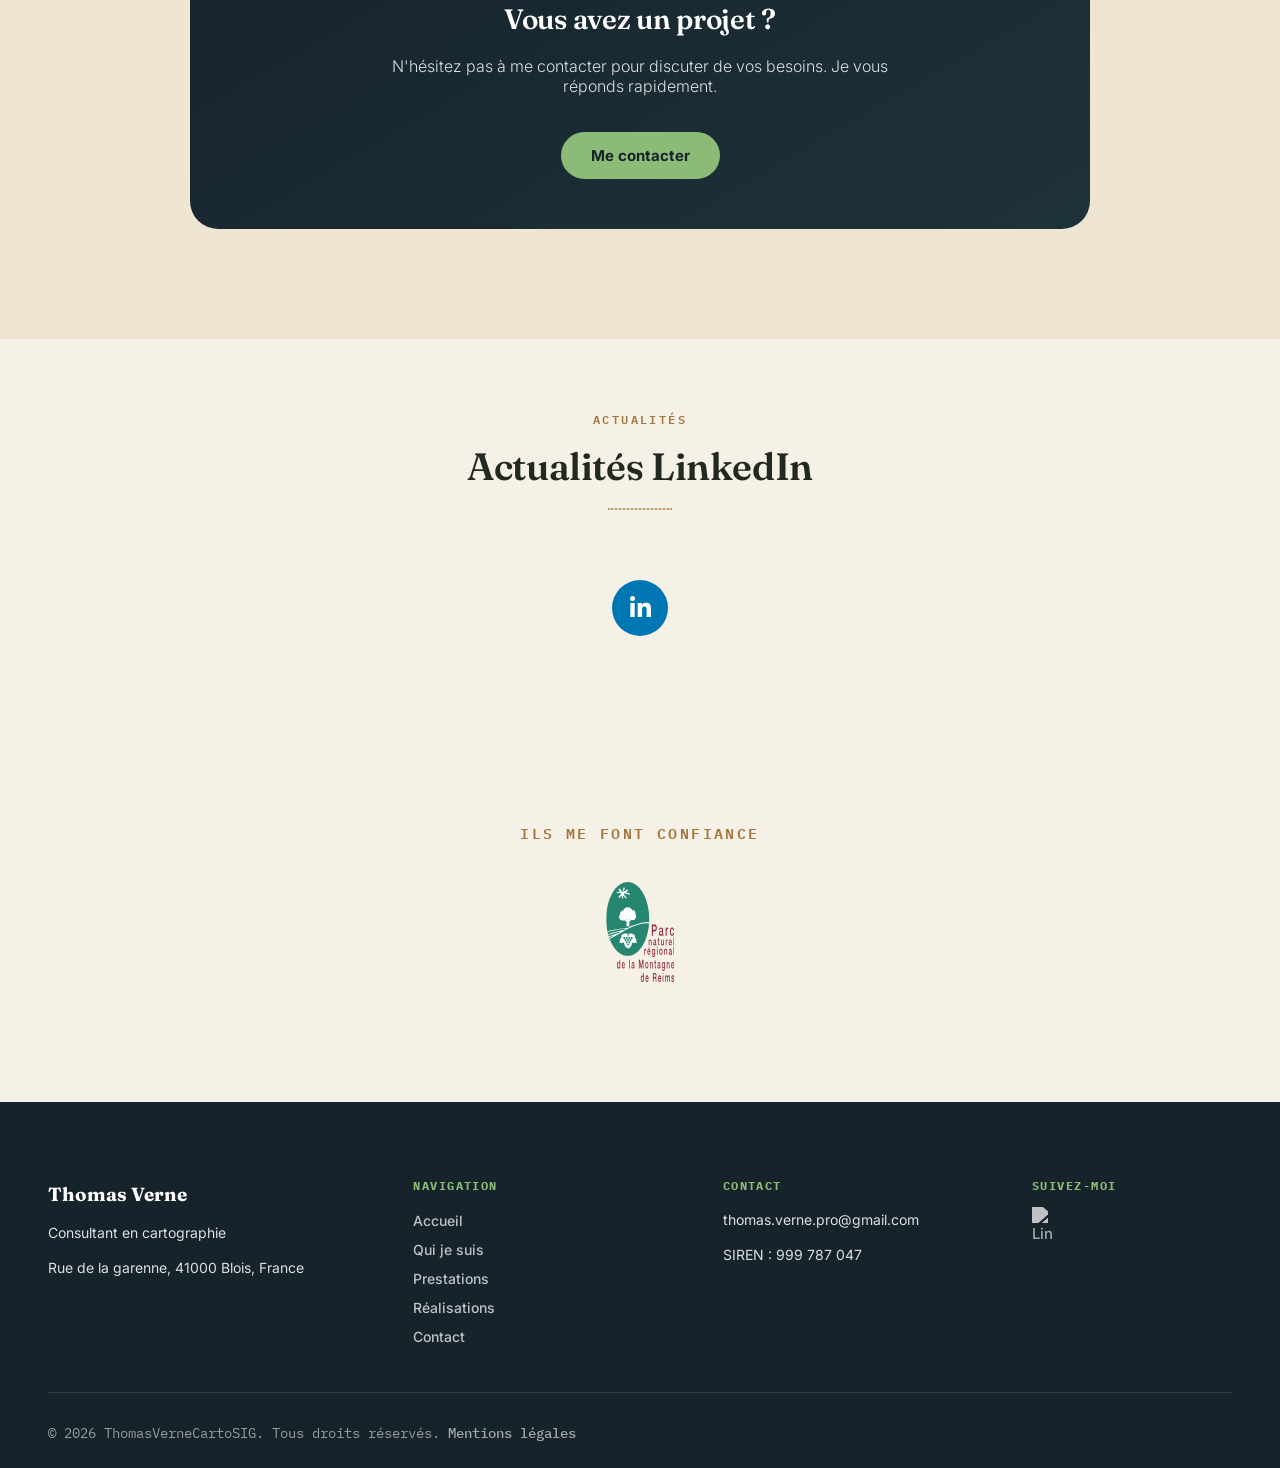
==== commit 6b6c7205: "Add files via upload" ====
--- a/index.html
+++ b/index.html
@@ -6,16 +6,16 @@
     <meta name="viewport" content="width=device-width, initial-scale=1.0">
     <meta name="google-site-verification" content="wnN3dia0OGUuCswsACI6HlpgH8ZPGX67i7CkIDNpevI" />
     <meta name="description"
-        content="Thomas Verne — Consultant cartographe (ThomasVerneCarto), spécialisé en analyse territoriale, SIG et cartographie pour collectivités et bureaux d'étude. Basé à Blois.">
-
-    <title>Thomas Verne — Consultant en cartographie & SIG | ThomasVerneCarto</title>
-
-    <!-- Canonical -->
+        content="Thomas Verne CartoSIG accompagne les collectivités, bureaux d'études et entreprises en cartographie, SIG, analyse territoriale et développement de solutions géomatiques.">
+
+    <title>Thomas Verne CartoSIG – Cartographie, SIG et Analyse territoriale</title>
+
+    <!-- Canonical --> 
     <link rel="canonical" href="https://www.thomasvernecarto.fr/">
 
     <!-- Open Graph / réseaux sociaux -->
     <meta property="og:type" content="website">
-    <meta property="og:site_name" content="ThomasVerneCarto">
+    <meta property="og:site_name" content="ThomasVerneCartoSIG">
     <meta property="og:title" content="Thomas Verne — Consultant en cartographie & SIG">
     <meta property="og:description"
         content="Analyse spatiale, données SIG et cartographies claires pour éclairer vos décisions. Collectivités, bureaux d'étude, recherche.">
@@ -47,7 +47,7 @@
     {
         "@context": "https://schema.org",
         "@type": "ProfessionalService",
-        "name": "ThomasVerneCarto",
+        "name": "ThomasVerneCartoSIG",
         "alternateName": "Thomas Verne Carto SIG",
         "url": "https://www.thomasvernecarto.fr/",
         "image": "https://www.thomasvernecarto.fr/images/og-cover.png",
@@ -695,7 +695,7 @@
 
         <!-- BAS FOOTER -->
         <div class="footer-bottom">
-            <p>© 2026 ThomasVerneCarto. Tous droits réservés. <a href="mentions-legales.html">Mentions légales</a></p>
+            <p>© 2026 ThomasVerneCartoSIG. Tous droits réservés. <a href="mentions-legales.html">Mentions légales</a></p>
         </div>
 
     </footer>
--- a/style.css
+++ b/style.css
@@ -961,6 +961,35 @@
     pointer-events:none;
 }
 
+.portfolio-counter{
+    position:absolute;
+    top:22px;
+    right:22px;
+
+    display:inline-flex;
+    align-items:center;
+    justify-content:center;
+    gap:8px;
+
+    padding:8px 14px;
+
+    border-radius:999px;
+    background:rgba(255,255,255,0.08);
+    border:1px solid rgba(255,255,255,0.14);
+
+    color:#ffffff;
+    font-family:var(--font-mono);
+    font-size:12px;
+    font-weight:500;
+    letter-spacing:0.06em;
+
+    backdrop-filter:blur(8px);
+}
+
+.portfolio-counter .separator{
+    opacity:.45;
+}
+
 .portfolio-tag{
     font-size:11.5px;
     text-transform:uppercase;
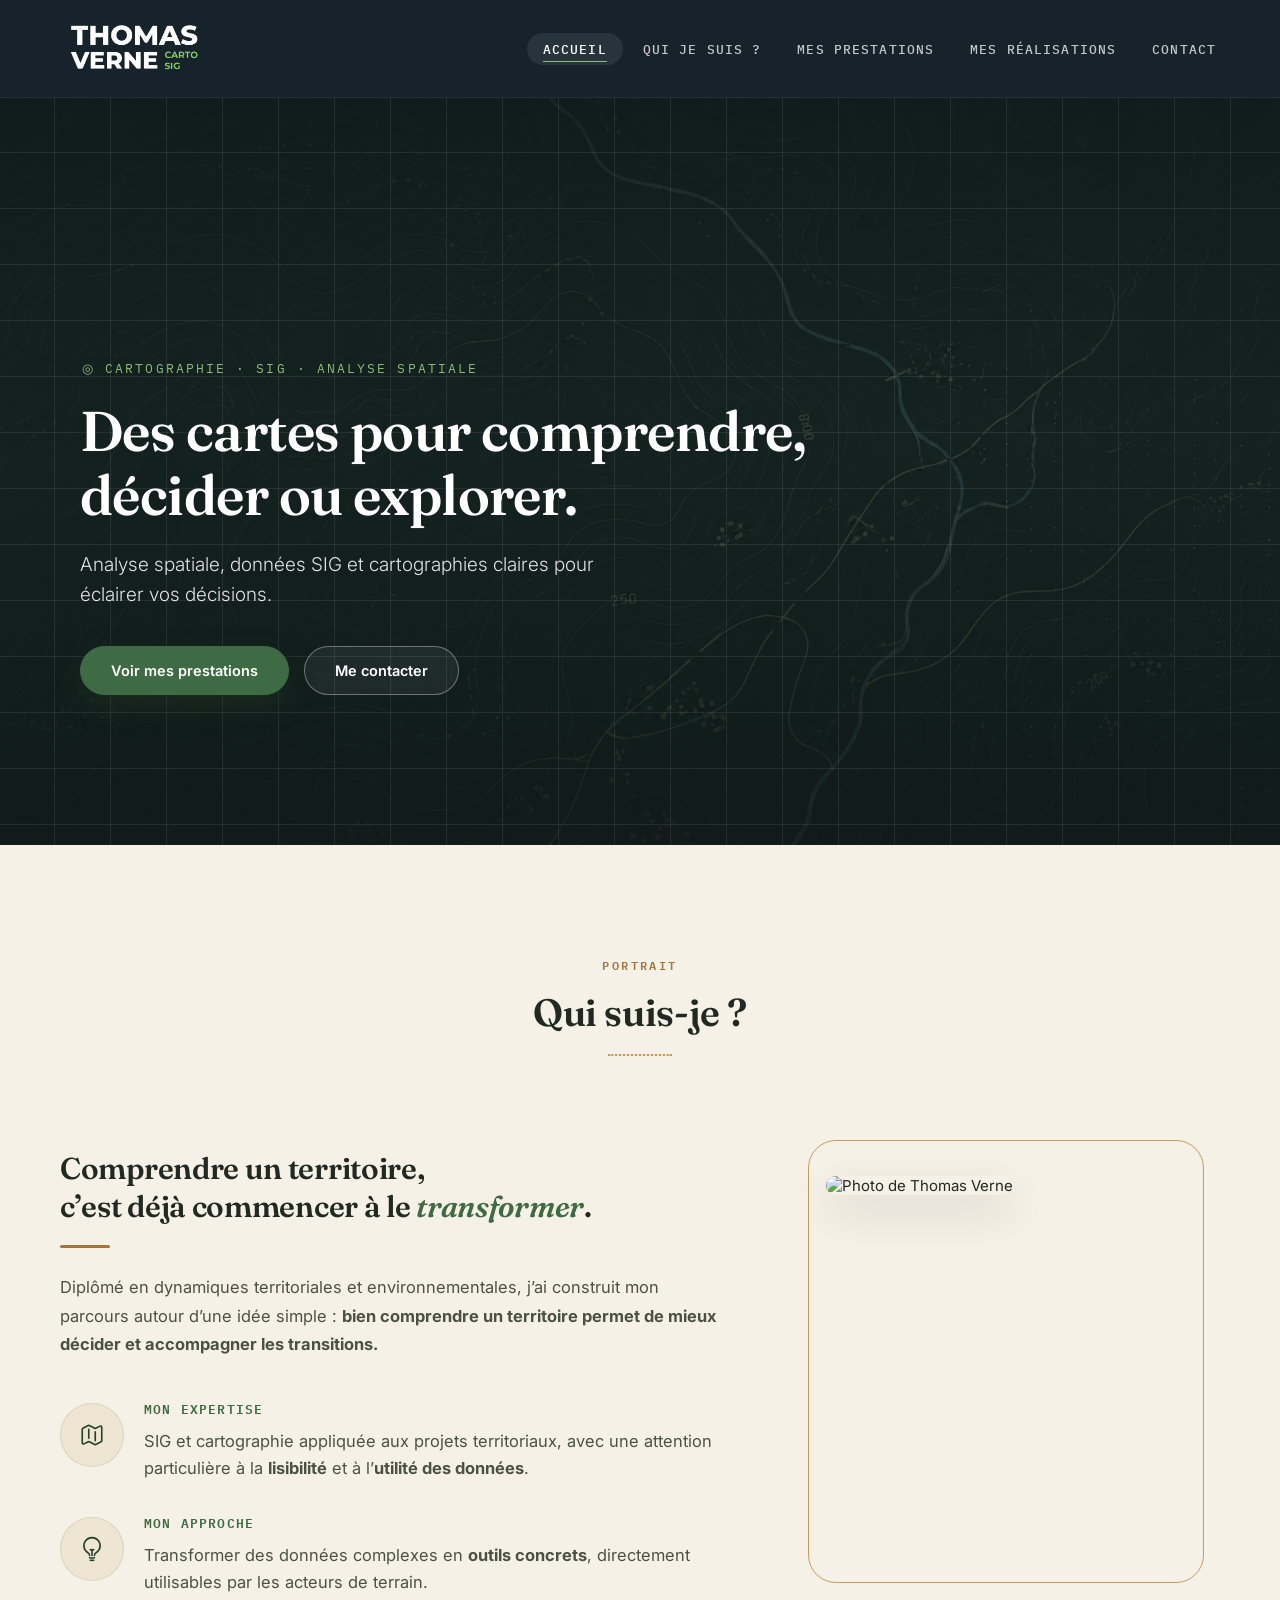
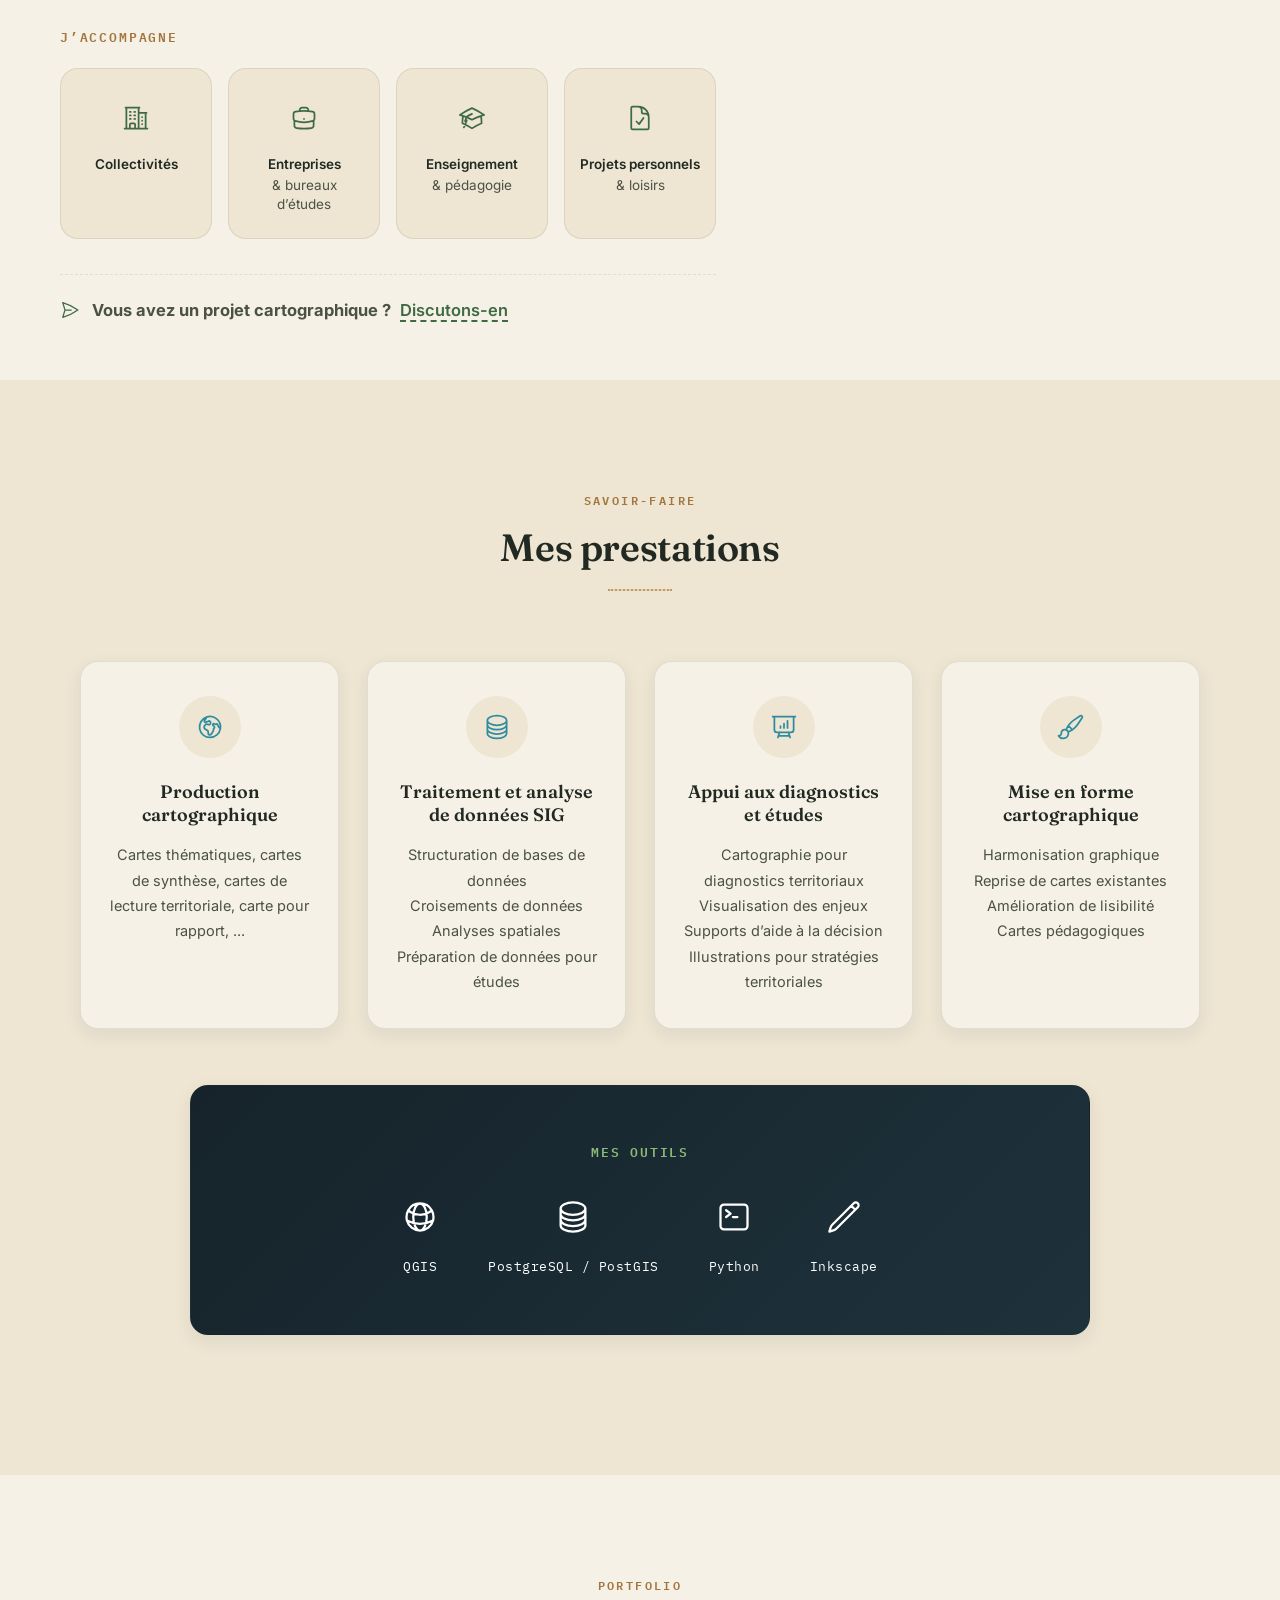
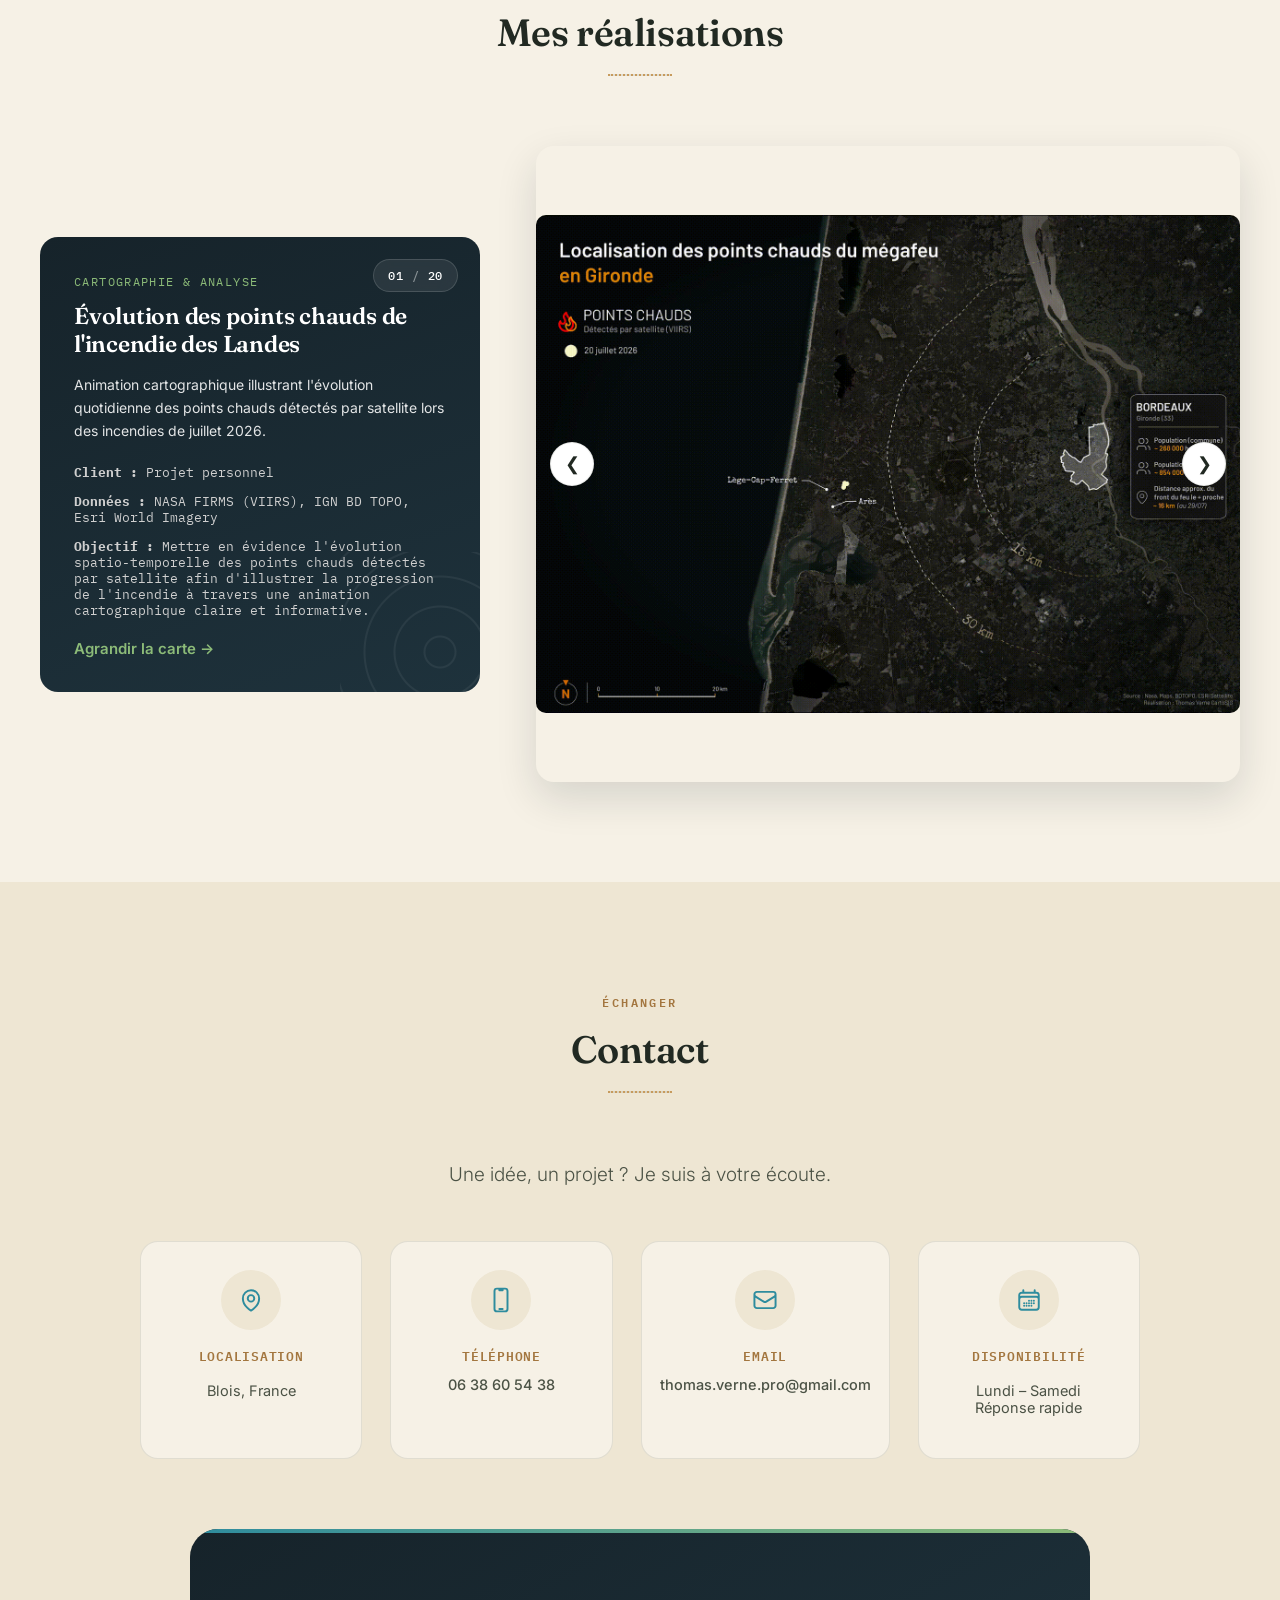
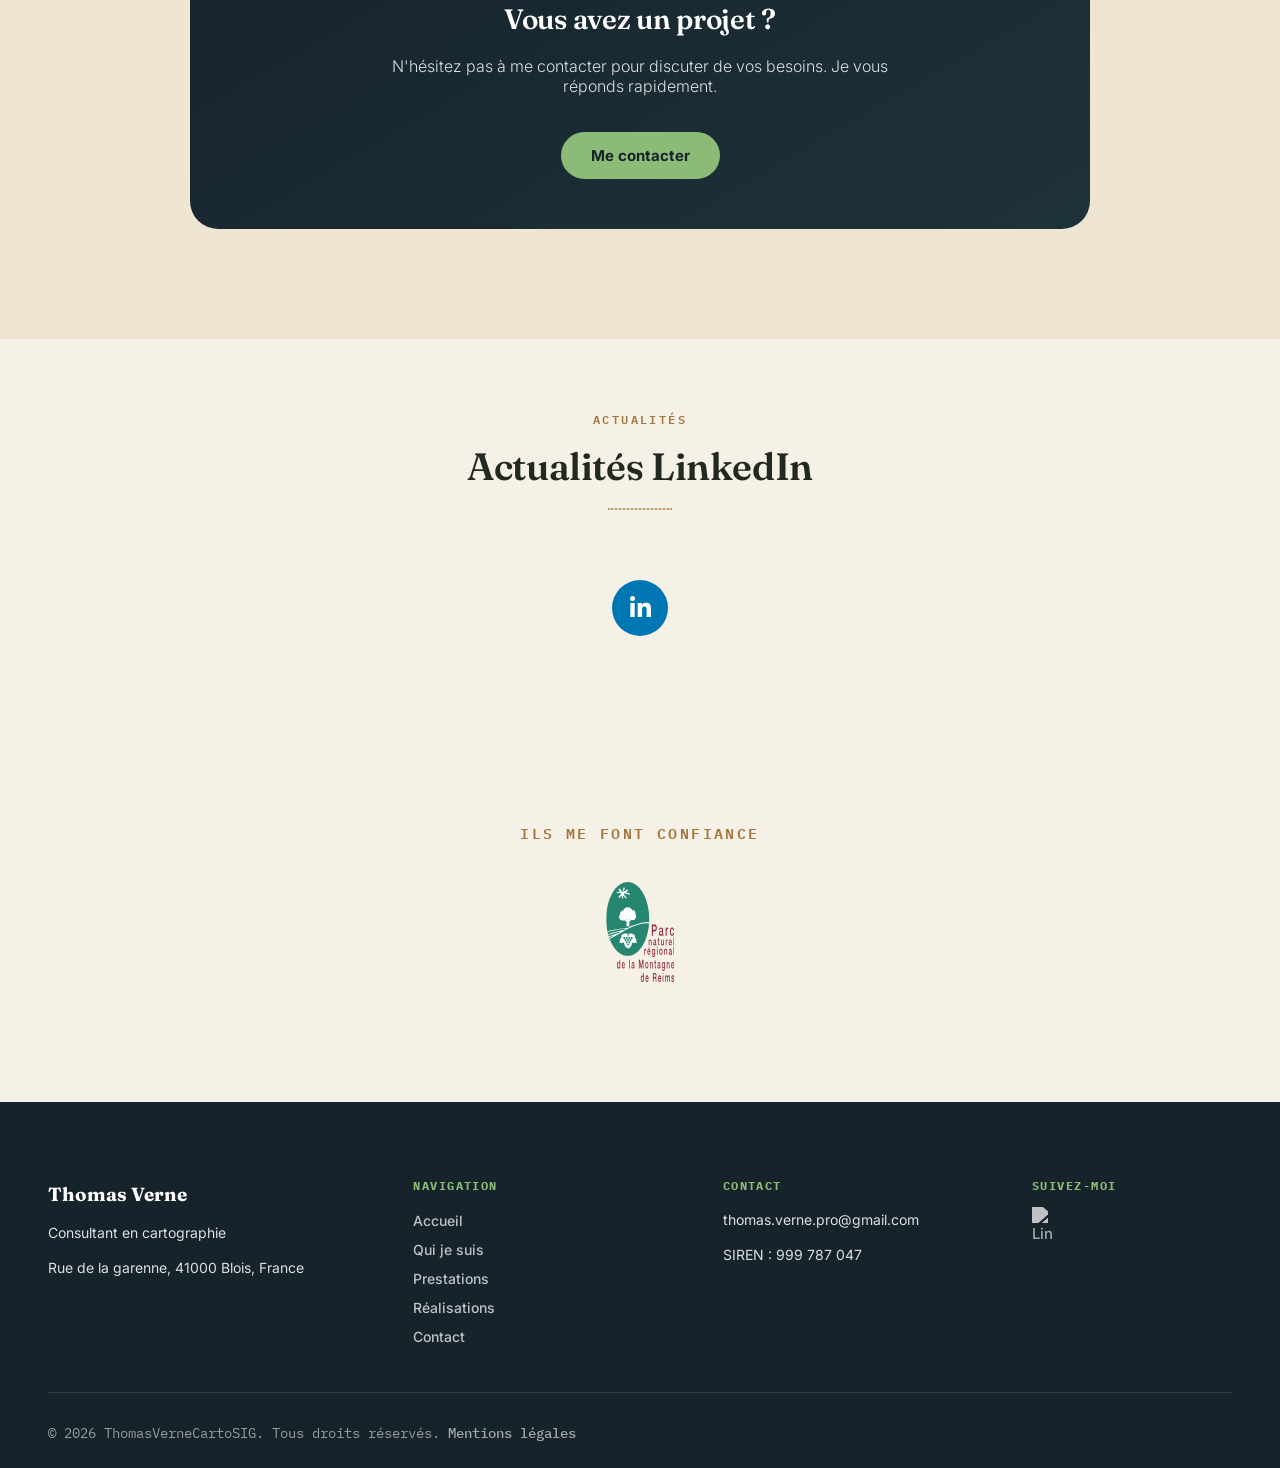
==== commit e28817fd: "Add files via upload" ====
--- a/index.html
+++ b/index.html
@@ -11,28 +11,28 @@
     <title>Thomas Verne CartoSIG – Cartographie, SIG et Analyse territoriale</title>
 
     <!-- Canonical --> 
-    <link rel="canonical" href="https://www.thomasvernecarto.fr/">
+    <link rel="canonical" href="https://thomasvernepro.github.io/thomas-verne-carto/">
 
     <!-- Open Graph / réseaux sociaux -->
     <meta property="og:type" content="website">
     <meta property="og:site_name" content="ThomasVerneCartoSIG">
-    <meta property="og:title" content="Thomas Verne — Consultant en cartographie & SIG">
+    <meta property="og:title" content="Thomas Verne CartoSIG | Consultant SIG, Cartographie & Analyse territoriale">
     <meta property="og:description"
         content="Analyse spatiale, données SIG et cartographies claires pour éclairer vos décisions. Collectivités, bureaux d'étude, recherche.">
-    <meta property="og:url" content="https://www.thomasvernecarto.fr/">
-    <meta property="og:image" content="https://www.thomasvernecarto.fr/images/og-cover.png">
+    <meta property="og:url" content="https://thomasvernepro.github.io/thomas-verne-carto/">
+    <meta property="og:image" content="https://thomasvernepro.github.io/thomas-verne-carto/images/og-cover.png">
     <meta property="og:locale" content="fr_FR">
 
     <meta name="twitter:card" content="summary_large_image">
-    <meta name="twitter:title" content="Thomas Verne — Consultant en cartographie & SIG">
+    <meta name="twitter:title" content="Thomas Verne CartoSIG | Consultant SIG, Cartographie & Analyse territoriale">
     <meta name="twitter:description"
         content="Analyse spatiale, données SIG et cartographies claires pour éclairer vos décisions.">
-    <meta name="twitter:image" content="https://www.thomasvernecarto.fr/images/og-cover.png">
+    <meta name="twitter:image" content="https://thomasvernepro.github.io/thomas-verne-carto/images/og-cover.png">
 
     <link rel="stylesheet" href="style.css">
 
     <!-- Favicon -->
-    <link rel="icon" href="images/faviconsvg.svg">
+    <link rel="icon" href="images/logo4.png">
 
     <!-- Polices -->
     <link rel="preconnect" href="https://fonts.googleapis.com">
@@ -49,8 +49,8 @@
         "@type": "ProfessionalService",
         "name": "ThomasVerneCartoSIG",
         "alternateName": "Thomas Verne Carto SIG",
-        "url": "https://www.thomasvernecarto.fr/",
-        "image": "https://www.thomasvernecarto.fr/images/og-cover.png",
+        "url": "https://thomasvernepro.github.io/thomas-verne-carto/",
+        "image": "https://thomasvernepro.github.io/thomas-verne-carto/images/og-cover.png",
         "description": "Consultant en cartographie, SIG et analyse spatiale pour collectivités, bureaux d'étude et projets de recherche.",
         "email": "thomas.verne.pro@gmail.com",
         "founder": {
